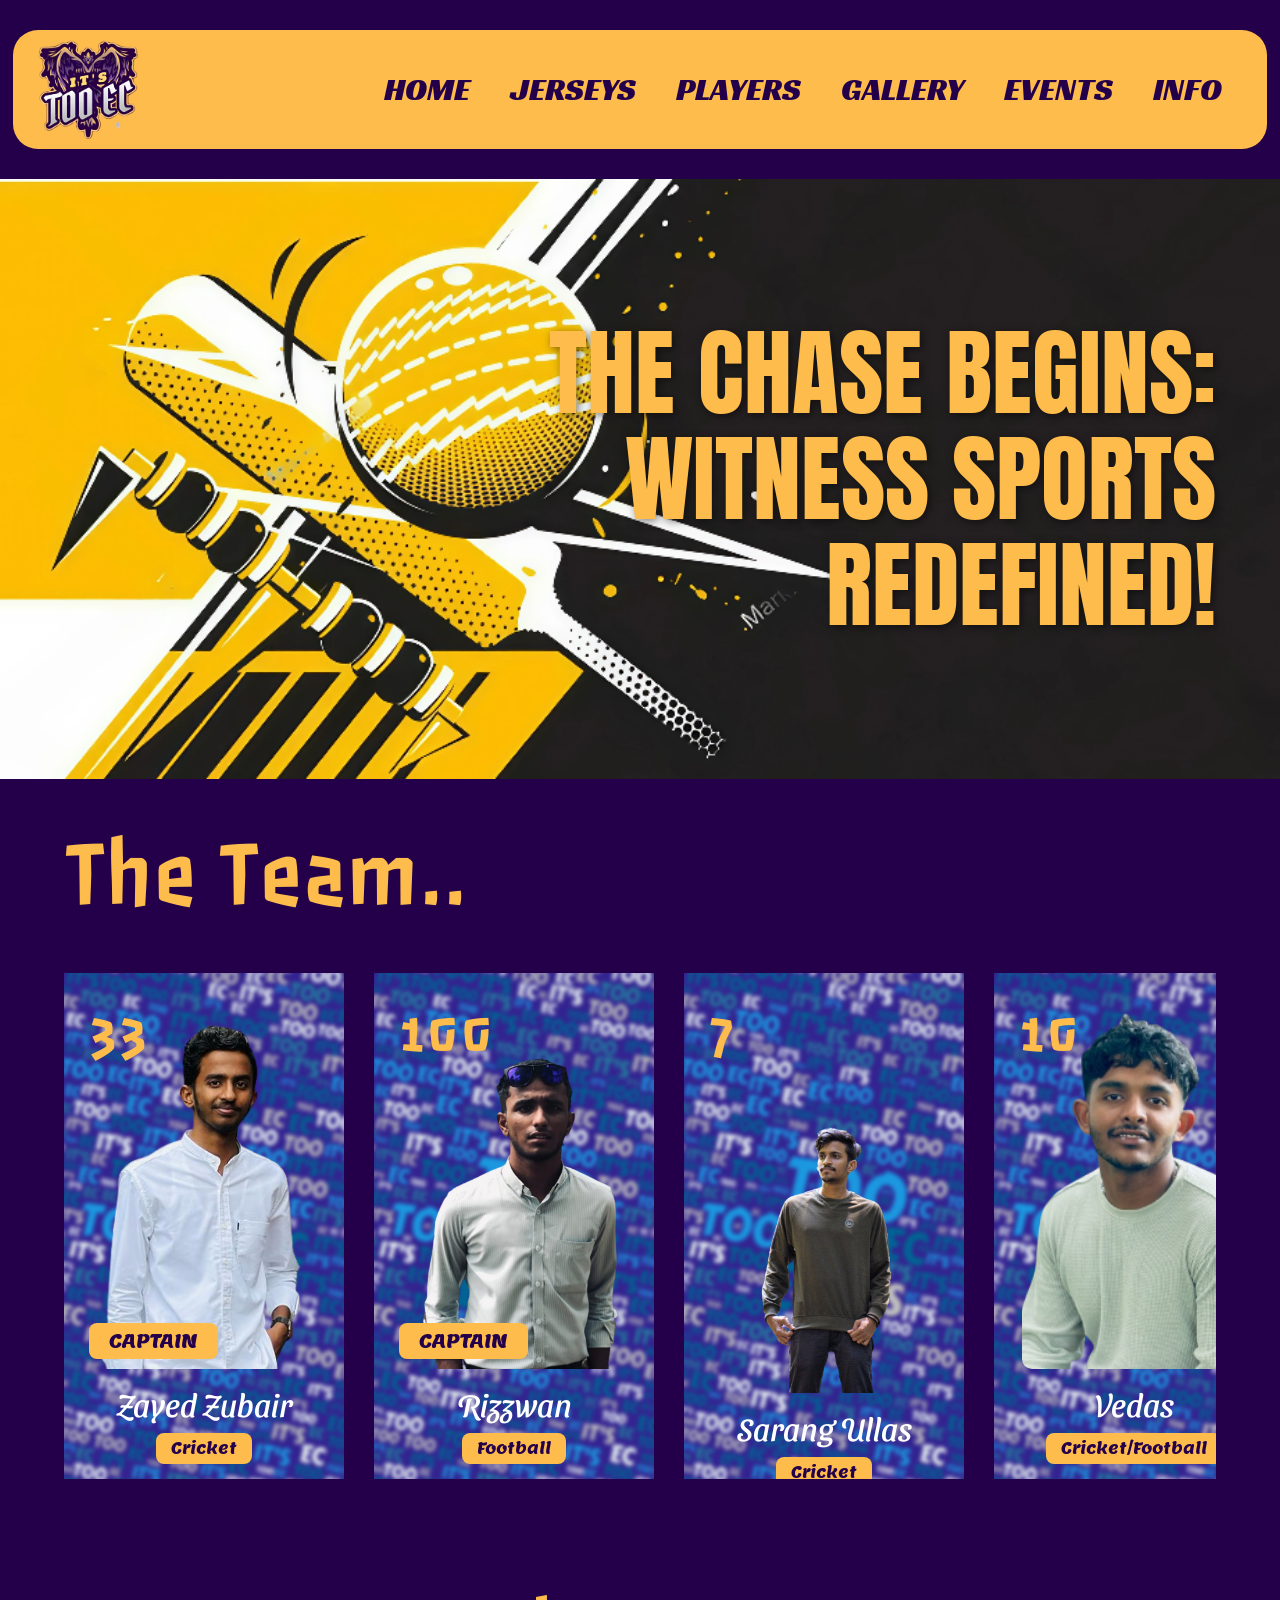
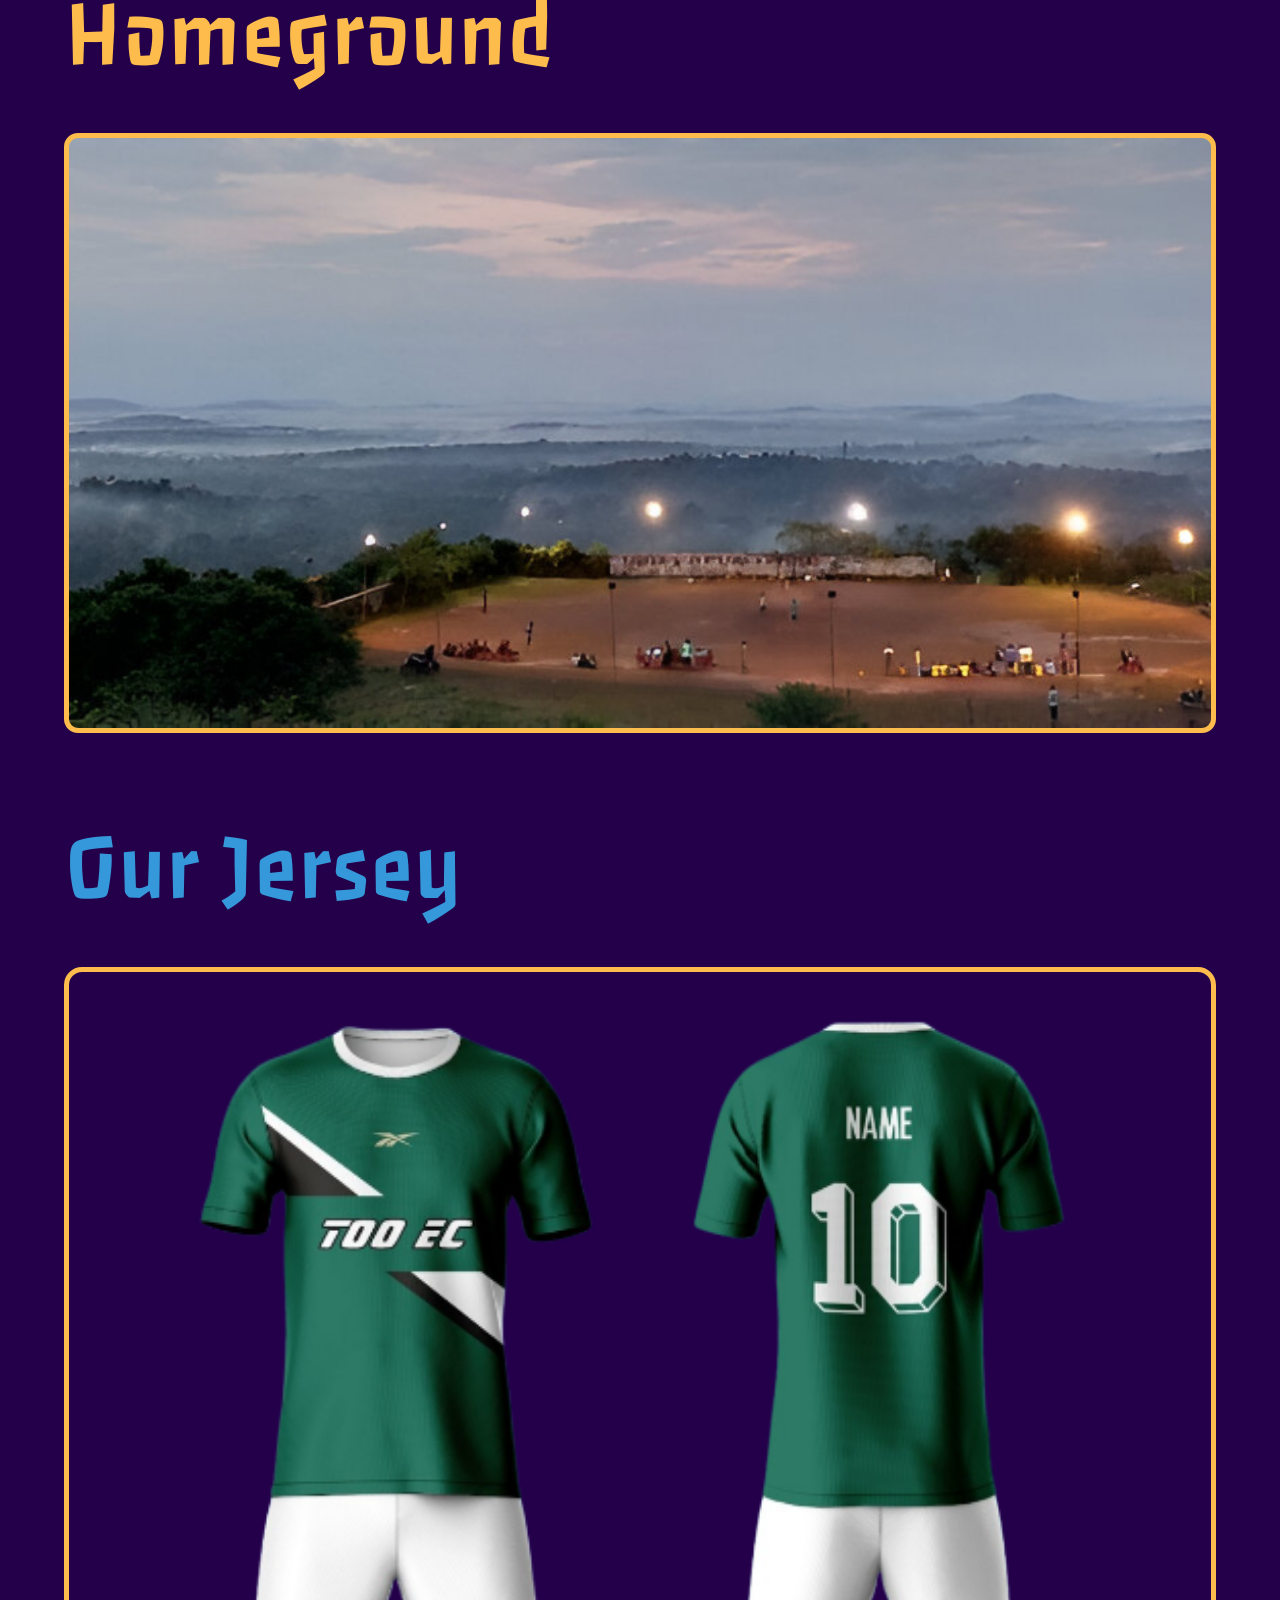
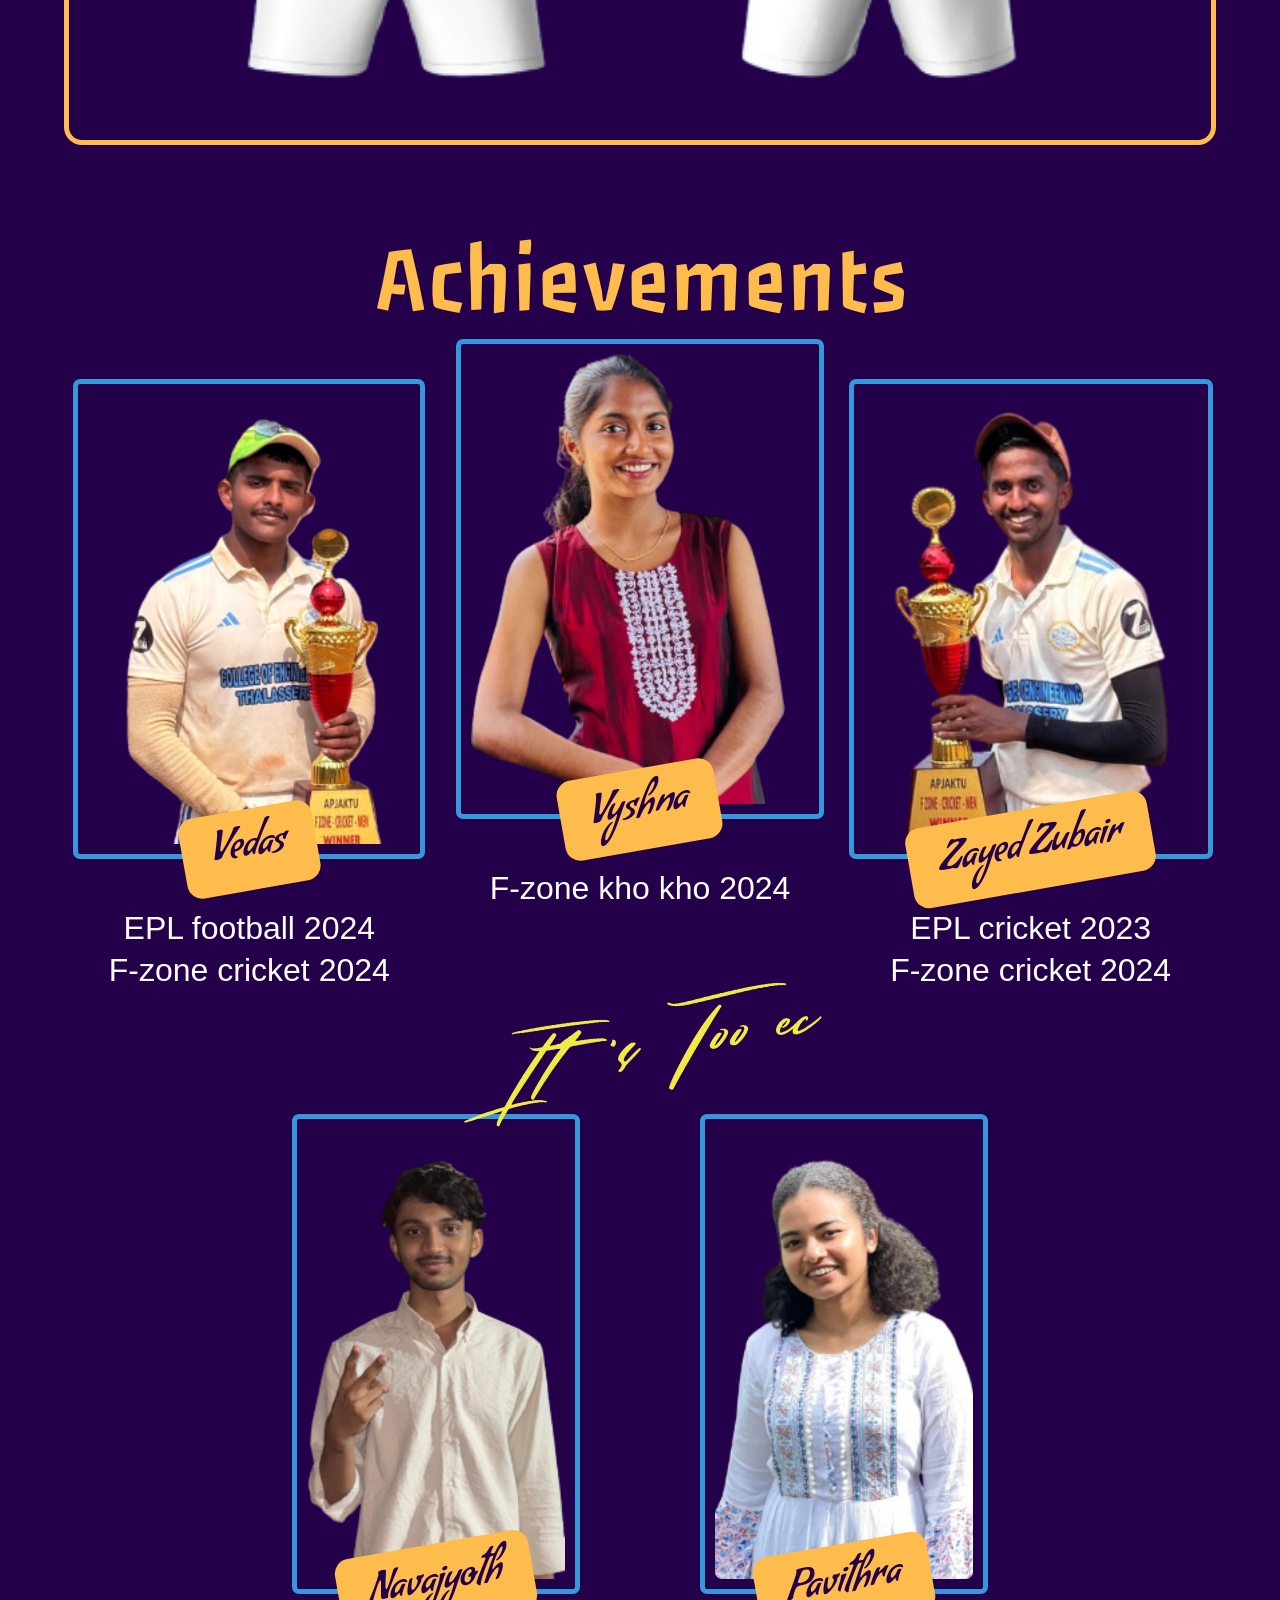
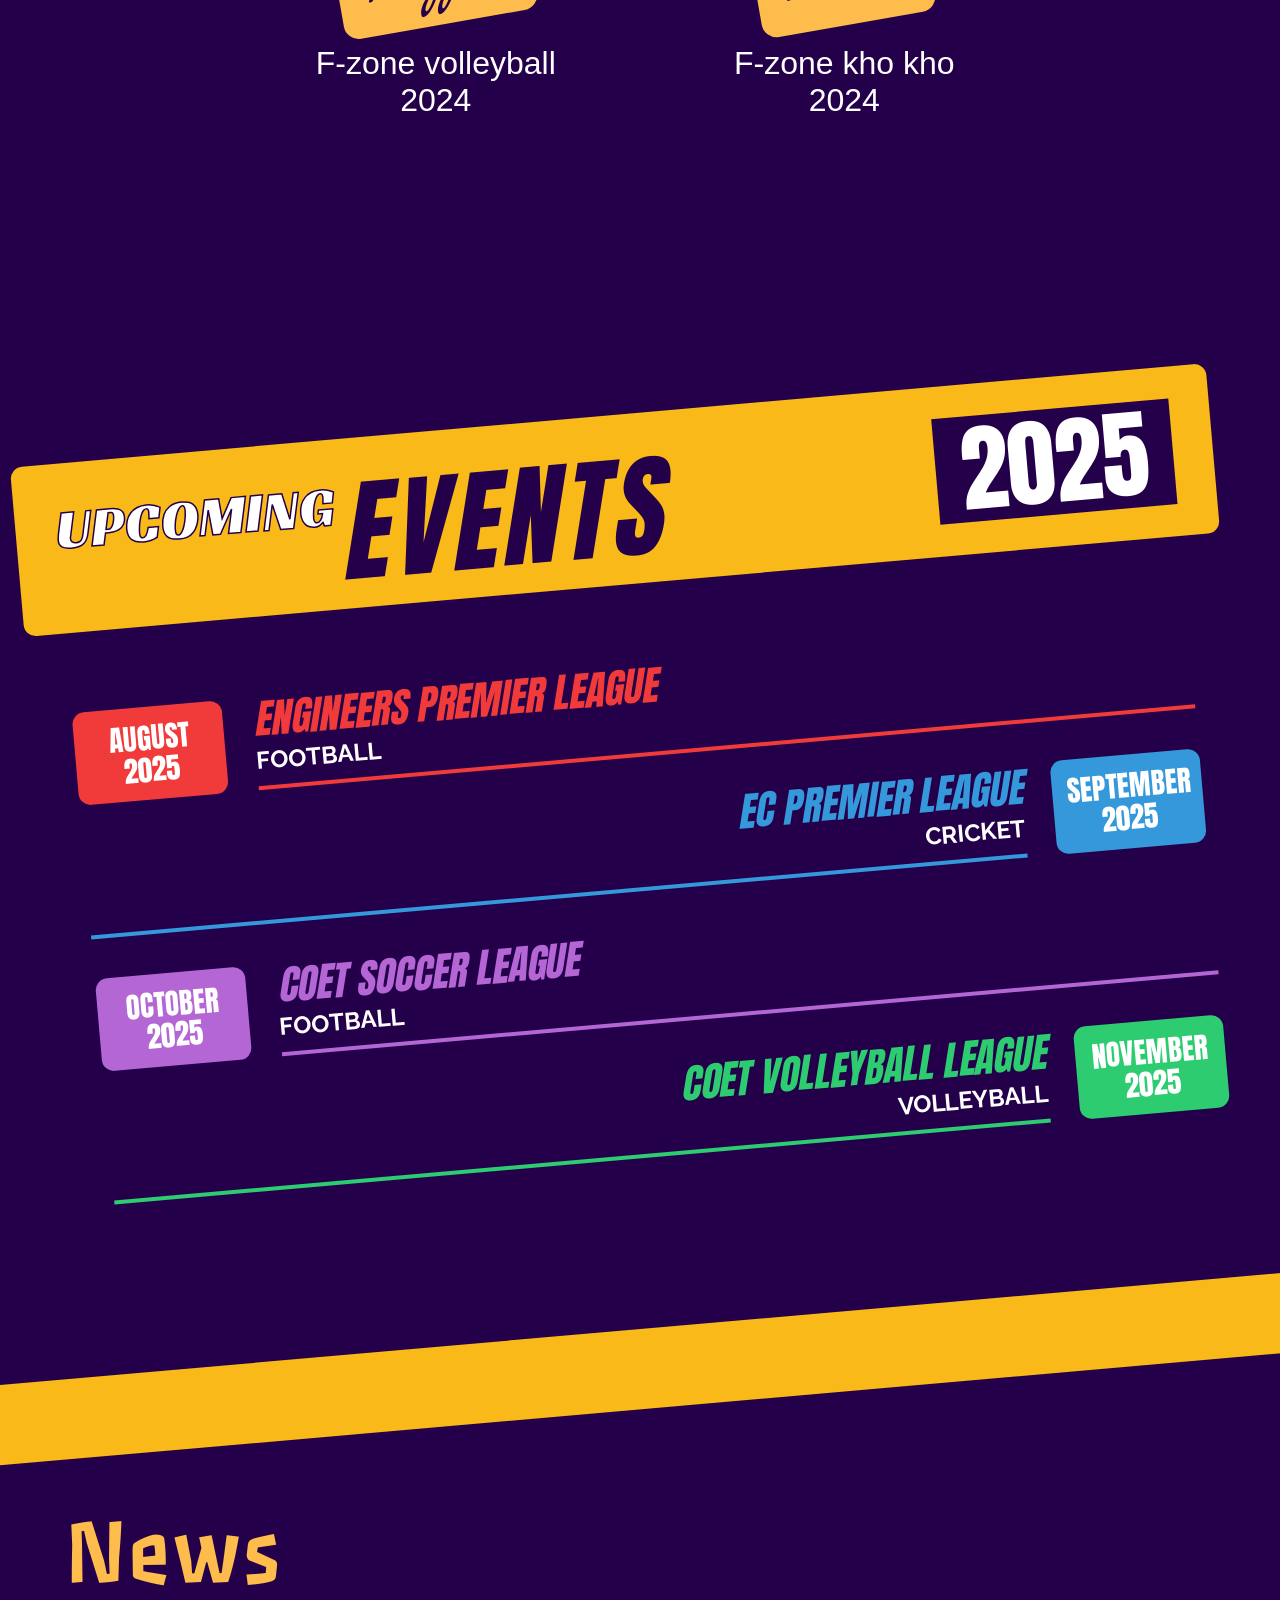
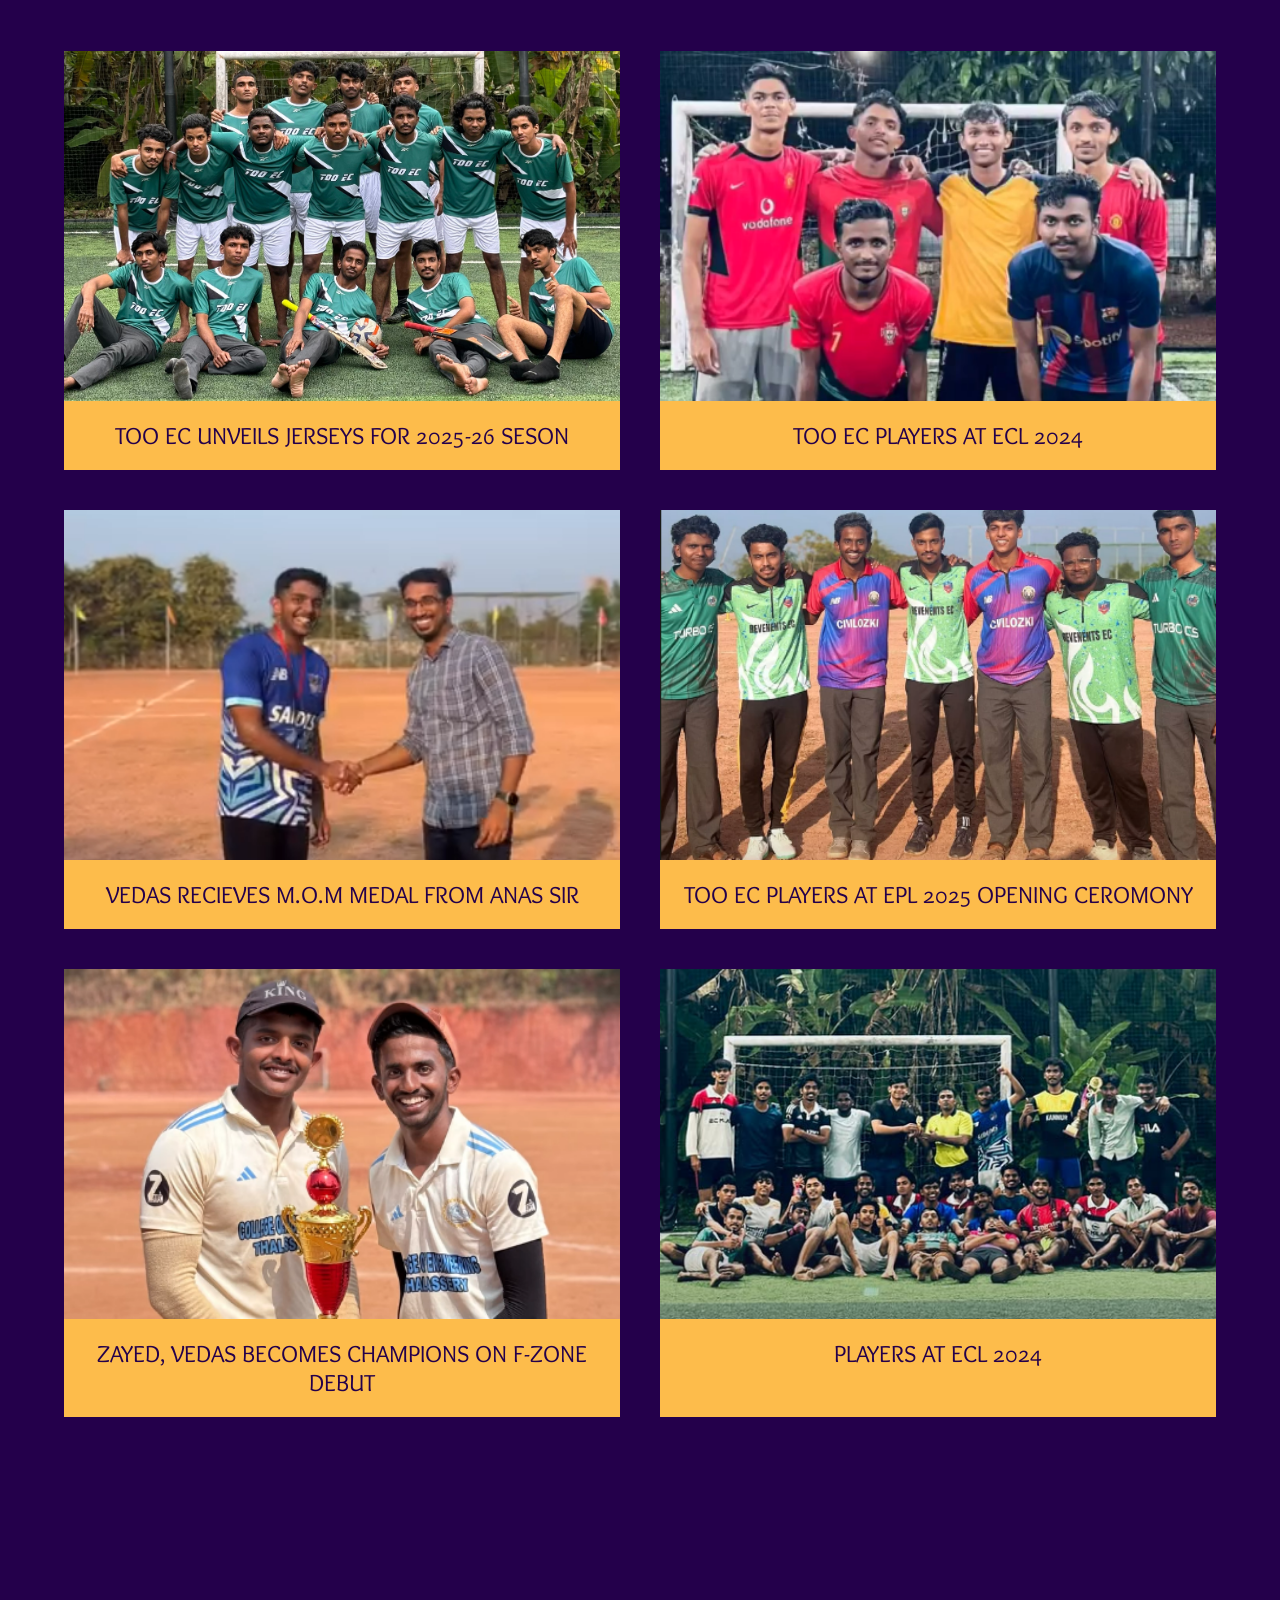
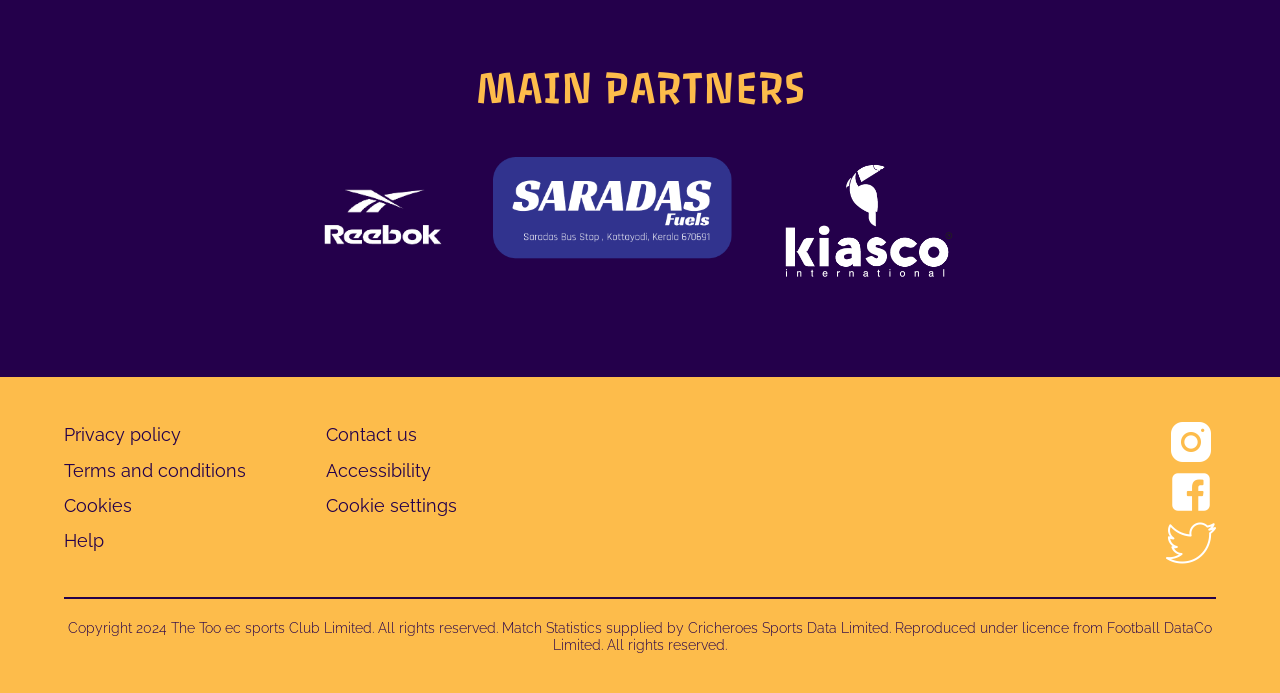
==== index.html @ d1d339d7 "Update index.html" ====
<!DOCTYPE html>
<html lang="en">
<head>
    <!-- Meta tags for character set and responsive design -->
    <meta charset="UTF-8">
    <meta name="viewport" content="width=device-width, initial-scale=1.0">
    
    <!-- Page Title -->
    <title>TOO EC Sports Club</title>
    <!-- Make sure the path to your favicon is correct -->
    <link rel="icon" href="images/v1438_46.png" type="image/png">
    
    <!-- Main Stylesheet for layout, colors, and typography -->
    <style>
        /* ==========================================================================
           1. FONT IMPORTS & CSS VARIABLES
           ========================================================================== */

        /* Importing custom fonts from Google Fonts */
        @import url('https://fonts.googleapis.com/css2?family=Passero+One&family=Sansita+Swashed:wght@700&family=Lemon&family=Condiment&family=Overlock+SC&family=Rajdhani&family=Racing+Sans+One&family=Raleway:wght@300;400;700&family=Anton&display=swap');

        /* Defining CSS variables (custom properties) for a consistent theme */
        :root {
            /* Color Palette */
            --primary-bg: #24004B;
            --primary-yellow: #FDBC4B;
            --darker-yellow: #F9B918; /* Correct color for the events section */
            --text-light: #FFFFFF;
            --text-dark: #24004B;
            --accent-blue: #3598DB;
            --accent-red: #F13B3B;
            --accent-purple: #B466D4;
            --accent-green: #2DCC70;

            /* Font Families */
            --font-display: 'Anton', sans-serif; 
            --font-heading: 'Passero One', sans-serif;
            --font-subheading: 'Racing Sans One', sans-serif;
            --font-player-name: 'Sansita Swashed', cursive;
            --font-tag: 'Lemon', cursive;
            --font-body: 'Raleway', sans-serif;
            --font-news: 'Overlock SC', cursive;
            --font-achievement: 'Condiment', cursive;
            --font-stronger-together: 'Lemon', cursive;
        }

        /* ==========================================================================
           2. GENERAL RESETS & BODY STYLING
           ========================================================================== */
        * {
            box-sizing: border-box;
            margin: 0;
            padding: 0;
        }

        body {
            background-color: var(--primary-bg);
            color: var(--text-light);
            font-family: var(--font-body);
            font-size: 16px;
            overflow-x: hidden; /* Prevents horizontal scroll on the body */
        }

        .container {
            width: 90%;
            max-width: 1440px;
            margin: 0 auto;
            padding: 40px 0;
        }

        h1, h2, h3 {
            font-weight: normal;
        }

        img {
            max-width: 100%;
            height: auto;
            display: block;
        }

        /* ==========================================================================
           3. COMPONENT STYLES
           ========================================================================== */

        /* -------------------- HEADER & NAVIGATION -------------------- */
        .main-header {
            background-color: var(--primary-yellow);
            padding: 10px 2%;
            margin: 30px 1%;
            border-radius: 25px;
            display: flex;
            justify-content: space-between;
            align-items: center;
            position: relative; 
        }

        .logo img {
            width: 100px;
        }

        .main-nav ul {
            list-style: none;
            display: flex;
        }

        .main-nav a {
            text-decoration: none;
            color: var(--text-dark);
            font-family: var(--font-subheading);
            font-size: 2rem;
            margin: 0 20px;
            transition: color 0.3s;
        }

        .main-nav a:hover {
            color: var(--accent-blue);
        }

        .menu-toggle {
            display: none;
            cursor: pointer;
            z-index: 1001; 
        }

        .menu-toggle .bar {
            width: 30px;
            height: 3px;
            background-color: var(--text-dark);
            margin: 6px 0;
            transition: 0.4s;
        }

        /* -------------------- HERO SECTION -------------------- */
        .hero-text {
            font-family: var(--font-display);
            font-size: 6rem;
            color: var(--primary-yellow);
            text-align: right;
            line-height: 1.1;
            text-shadow: 2px 2px 8px rgba(0,0,0,0.5);
        }

        /* -------------------- SECTION TITLES -------------------- */
        .section-title {
            font-family: var(--font-heading);
            font-size: 6rem;
            color: var(--primary-yellow);
            margin-bottom: 40px;
        }
        
        .section-title.blue {
            color: var(--accent-blue);
        }

        /* -------------------- TEAM SECTION -------------------- */
        .team-section .player-gallery {
            display: flex;
            overflow-x: auto; 
            padding-bottom: 20px; 
            gap: 30px;
            cursor: grab; 
            user-select: none; 
        }

        .player-gallery.active {
            cursor: grabbing;
            cursor: -webkit-grabbing;
        }

        .player-gallery::-webkit-scrollbar { display: none; }
        .player-gallery { -ms-overflow-style: none; scrollbar-width: none; }

        .player-card {
            flex: 0 0 280px; 
            height: 506px;
            padding: 15px;
            text-align: center;
            position: relative;
            display: flex;
            flex-direction: column;
            justify-content: flex-start;
            align-items: center;
            overflow: hidden; 
        }
        
        .player-card .player-no {
            position: absolute;
            top: 20px;
            left: 25px;
            font-family: var(--font-heading);
            font-size: 4rem;
            color: var(--primary-yellow);
        }

        .player-card .player-name {
            font-family: var(--font-player-name);
            font-size: 2rem;
            color: var(--text-light);
            margin-bottom: 10px;
        }

        .player-card .player-tag {
            background-color: var(--primary-yellow);
            color: var(--text-dark);
            font-family: var(--font-tag);
            padding: 5px 15px;
            border-radius: 8px;
            display: inline-block;
        }
        
        .player-card .captain-tag {
            position: absolute;
            top: 350px;
            left: 25px;
            background-color: var(--primary-yellow);
            color: var(--text-dark);
            font-family: var(--font-tag);
            padding: 5px 20px;
            border-radius: 8px;
            font-size: 1.2rem;
        }

        /* -------------------- HOMEGROUND & JERSEY SECTIONS -------------------- */
        .jersey-container {
            border: 5px solid var(--primary-yellow);
            border-radius: 18px;
            padding: 40px;
            display: flex;
            justify-content: center;
            gap: 5%;
        }

        /* -------------------- ACHIEVEMENTS SECTION -------------------- */
        .achievements-section {
            position: relative;
        }
        .achievements-grid {
            display: grid;
            grid-template-columns: repeat(3, 1fr);
            gap: 20px;
            justify-items: center;
            align-items: start; 
        }

        .achievements-grid > .achievement-card:nth-child(2) {
            position: relative;
            top: -40px; 
        }

        .achievements-grid .bottom-row {
            grid-column: 1 / -1; 
            display: flex;
            justify-content: center;
            gap: 120px;
            margin-top: 100px; 
        }
        
        .bottom-row .achievement-card {
            width: calc(33.33% - 10px); 
        }

        .achievement-card {
            text-align: center;
        }

        .achievement-card .photo-frame {
            border: 5px solid var(--accent-blue);
            border-radius: 7px;
            padding: 10px;
            background-color: var(--primary-bg);
            margin-bottom: -50px; 
            position: relative;
            z-index: 1;
        }
        
        .achievement-card .name-plate {
            background-color: var(--primary-yellow);
            color: var(--text-dark);
            font-family: var(--font-achievement);
            font-size: 2.5rem;
            padding: 10px 30px;
            border-radius: 15px;
            transform: rotate(-10deg);
            display: inline-block;
            position: relative;
            z-index: 2;
        }

        .achievement-card .achievements-list {
            list-style: none;
            padding-top: 20px;
        }

        .achievement-card .achievements-list li {
            font-family: 'Juice ITC', sans-serif; 
            font-size: 2rem;
            color: var(--text-light);
            margin-bottom: 5px;
        }
        
        .its-too-easy-img {
            position: absolute;
            width: 370px;
            top: 55%; 
            left: 50%;
            transform: translate(-50%, -50%) rotate(-10deg);
            z-index: 5;
        }

        /* -------------------- UPCOMING EVENTS SECTION -------------------- */
        .upcoming-events {
            padding: 150px 0;
            margin-top: 100px;
            position: relative;
        }
        
        .events-container {
            position: relative;
            max-width: 1200px;
            margin: auto;
            transform: rotate(-5deg); 
        }

        .events-header-background {
            background-color: var(--darker-yellow);
            padding: 20px 40px;
            border-radius: 12px;
        }
        
        .events-header {
            display: flex;
            justify-content: space-between;
            align-items: center;
            position: relative;
        }
        
        .events-title-group {
            position: relative;
            flex-grow: 1;
            height: 130px; 
        }

        .events-header .title-light {
            font-family: var(--font-subheading);
            font-weight: normal;
            font-size: 3.5rem;
            color: var(--text-light);
            -webkit-text-stroke: 1.5px var(--text-dark);
            text-stroke: 1.5px var(--text-dark);
            position: absolute;
            left: 0;
            top: 10px; 
            z-index: 2;
        }

        .events-header .title {
            font-family: var(--font-display);
            font-size: 7rem;
            line-height: 1;
            color: var(--text-dark);
            font-style: italic;
            position: absolute;
            left: 125px; 
            bottom: 0px; 
            z-index: 1;
            letter-spacing: 5px;
        }
        
        .events-header .year-box {
            background-color: var(--primary-bg);
            color: var(--text-light);
            font-family: var(--font-display);
            font-size: 6rem;
            padding: 5px 25px;
            line-height: 1;
            flex-shrink: 0;
        }

        .events-list {
            margin-top: 80px;
            display: flex;
            flex-direction: column;
            gap: 40px;
            padding: 0 40px;
        }

        .event-item {
            display: flex;
            align-items: center;
            gap: 30px;
            width: 100%;
        }
        
        .event-item .date-box {
            color: var(--text-light);
            font-family: var(--font-display);
            font-size: 1.8rem;
            line-height: 1.1;
            text-align: center;
            padding: 15px;
            border-radius: 12px;
            flex-shrink: 0;
            width: 150px;
        }
        
        .event-item .details {
            font-family: var(--font-display);
            position: relative;
            padding-bottom: 15px; 
            flex-grow: 1;
        }
        
        .event-item .details::after {
            content: '';
            position: absolute;
            bottom: 0;
            height: 4px;
            width: 100%;
        }

        .event-item .details .title {
            font-size: 2.5rem;
            line-height: 1.1;
            font-style: italic;
            margin-bottom: 5px;
        }

        .event-item .details .subtitle {
            font-size: 1.5rem;
            color: var(--text-light);
            font-style: normal;
            font-family: var(--font-body);
            font-weight: 700;
        }
        
        .event-item:nth-child(odd) .details { text-align: left; }
        .event-item:nth-child(odd) .details::after { left: 0; }

        .event-item:nth-child(even) { flex-direction: row-reverse; }
        .event-item:nth-child(even) .details { text-align: right; }
        .event-item:nth-child(even) .details::after { right: 0; }
        
        .event-item:nth-child(1) .date-box, .event-item:nth-child(1) .details::after { background-color: var(--accent-red); }
        .event-item:nth-child(1) .details .title { color: var(--accent-red); }

        .event-item:nth-child(2) .date-box, .event-item:nth-child(2) .details::after { background-color: var(--accent-blue); }
        .event-item:nth-child(2) .details .title { color: var(--accent-blue); }

        .event-item:nth-child(3) .date-box, .event-item:nth-child(3) .details::after { background-color: var(--accent-purple); }
        .event-item:nth-child(3) .details .title { color: var(--accent-purple); }

        .event-item:nth-child(4) .date-box, .event-item:nth-child(4) .details::after { background-color: var(--accent-green); }
        .event-item:nth-child(4) .details .title { color: var(--accent-green); }

        .events-footer-strip {
            background-color: var(--darker-yellow);
            height: 80px;
            position: absolute;
            left: -50%; 
            right: -50%; 
            bottom: -250px; 
            z-index: -1;
        }
        
        /* -------------------- NEWS SECTION -------------------- */
        .news-section {
            margin-top: 150px;
        }
        .news-grid {
            display: grid;
            grid-template-columns: repeat(auto-fit, minmax(400px, 1fr));
            gap: 40px;
        }

        .news-card {
            background-color: var(--primary-yellow);
            overflow: hidden;
        }

        .news-card .caption {
            padding: 20px;
            color: var(--text-dark);
            font-family: var(--font-news);
            font-size: 1.5rem;
            text-align: center;
        }

        /* -------------------- STRONGER TOGETHER SECTION -------------------- */
        .stronger-together-section {
            padding: 40px 0;
            text-align: center;
        }

        .marquee-container {
            max-width: 40%;
            margin: 0 auto;
            overflow: hidden;
            white-space: nowrap;
        }

        .marquee-text {
            font-family: var(--font-stronger-together);
            font-size: 4rem;
            color: var(--primary-yellow);
            display: inline-block;
            padding-left: 100%;
            animation: marquee 12s linear infinite;
        }

        @keyframes marquee {
            0%   { transform: translateX(0); }
            100% { transform: translateX(-100%); }
        }

        /* -------------------- PARTNERS SECTION -------------------- */
        .partners-section {
            text-align: center;
        }

        .partners-logos {
            display: flex;
            justify-content: center;
            align-items: center;
            gap: 50px;
            flex-wrap: wrap;
            margin-top: 40px;
        }
        
        /* -------------------- FOOTER -------------------- */
        .main-footer {
            background-color: var(--primary-yellow);
            color: var(--text-dark);
            padding: 40px 5%;
            margin-top: 60px;
        }
        
        .footer-content {
            display: flex;
            justify-content: space-between;
            flex-wrap: wrap;
            gap: 30px;
            padding-bottom: 30px;
            border-bottom: 2px solid var(--text-dark);
        }

        .footer-links {
            display: flex;
            gap: 80px;
        }

        .footer-links ul {
            list-style: none;
        }

        .footer-links a {
            text-decoration: none;
            color: var(--text-dark);
            font-family: var(--font-body);
            font-size: 1.1rem;
            line-height: 2;
        }

        .footer-social img {
            width: 50px;
            margin-left: 15px;
        }

        .footer-copyright {
            text-align: center;
            padding-top: 20px;
            font-family: var(--font-body);
            font-weight: 300;
            font-size: 0.9rem;
        }
    </style>

    <!-- Stylesheet dedicated to images and backgrounds -->
    <style>
        /* ==========================================================================
           4. IMAGE & BACKGROUND STYLES
           ========================================================================== */
        
        /* -------------------- HERO BACKGROUND -------------------- */
        .hero {
            /* Make sure the path to your image is correct */
            background: url('images/v1476_3.png') no-repeat center center;
            background-size: cover;
            min-height: 600px;
            padding-right: 5%;
            display: flex;
            align-items: center;
            justify-content: flex-end;
        }

        /* -------------------- PLAYER CARD BACKGROUND & IMAGE -------------------- */
        .player-card::before {
            content: '';
            position: absolute;
            top: 0; left: 0; right: 0; bottom: 0;
            /* Make sure the path to your image is correct */
            background: url('images/v1438_106.png') no-repeat;
            background-size: 100% 100%;
            filter: blur(2px); 
            z-index: -1; 
            transform: scale(1.05); 
        }
        
        .player-card .player-image {
            width: 90%; 
            height: 380px;
            object-fit: cover;
            border-radius: 10px;
            margin-top: 25px;
            margin-bottom: 15px;
            pointer-events: none; 
        }

        /* -------------------- HOMEGROUND BACKGROUND -------------------- */
        .homeground-image {
            border: 5px solid var(--primary-yellow);
            border-radius: 14px;
            height: 600px;
            width: 100%;
            /* Make sure the path to your image is correct */
            background: url('images/v1480_9.png') no-repeat center center;
            background-size: cover;
        }

        /* -------------------- JERSEY IMAGES -------------------- */
        .jersey-container img {
            width: 40%;
            max-width: 480px;
        }

        /* -------------------- ACHIEVEMENT IMAGES -------------------- */
        .achievement-card .photo-frame img {
            width: 100%;
            height: 450px;
            object-fit: cover;
            border-radius: 7px;
        }

        /* -------------------- NEWS IMAGES -------------------- */
        .news-card img {
            width: 100%;
            height: 350px;
            object-fit: cover;
        }

        /* -------------------- PARTNER LOGOS -------------------- */
        .partners-logos img {
            max-height: 120px;
            width: auto;
        }
    </style>

    <!-- ==========================================================================
       5. RESPONSIVE STYLES
       ========================================================================== -->
    <style>
        /* Styles for tablets and smaller desktops */
        @media (max-width: 1024px) {
            /* --- NAVIGATION --- */
            .menu-toggle {
                display: block; 
            }

            .main-nav {
                display: none; 
                position: absolute;
                top: 100%;
                left: 0;
                width: 100%;
                background-color: var(--primary-yellow);
                border-bottom-left-radius: 25px;
                border-bottom-right-radius: 25px;
                box-shadow: 0 4px 8px rgba(0,0,0,0.2);
                z-index: 1000;
            }

            .main-nav.mobile-nav-open {
                display: block; 
            }

            .main-nav ul {
                flex-direction: column;
                align-items: center;
                padding: 20px 0;
            }

            .main-nav li {
                margin: 10px 0;
            }

            .main-nav a {
                font-size: 1.5rem;
            }

            /* --- GENERAL LAYOUT & FONTS --- */
            .hero-text {
                font-size: 4rem;
                text-align: center;
                padding: 0 5%;
            }

            .hero {
                justify-content: center;
                min-height: 400px;
            }

            .section-title {
                font-size: 4rem;
                text-align: center;
            }

            /* --- ACHIEVEMENTS --- */
            .achievements-grid {
                grid-template-columns: 1fr 1fr; 
            }

            .achievements-grid > .achievement-card:nth-child(2) {
                top: 0; 
            }

            .achievements-grid .bottom-row {
                grid-column: 1 / -1;
                flex-direction: column;
                align-items: center;
                gap: 40px;
                margin-top: 40px;
            }

            .bottom-row .achievement-card {
                width: 100%;
                max-width: 400px;
            }

            .its-too-easy-img {
                width: 250px;
            }

            /* --- EVENTS --- */
            .events-container {
                transform: rotate(0); 
            }

            .events-header {
                flex-direction: column;
                gap: 20px;
            }
            .events-header .title {
                position: static;
            }
            .events-header .title-light {
                position: static;
                text-align: center;
            }
            .events-title-group {
                height: auto;
                display: flex;
                flex-direction: column;
                align-items: center;
            }

            /* --- NEWS --- */
            .news-grid {
                grid-template-columns: 1fr 1fr;
            }

            /* --- FOOTER --- */
            .footer-content, .footer-links {
                flex-direction: column;
                text-align: center;
                gap: 20px;
            }
            .footer-social {
                justify-content: center;
            }
        }

        /* Styles for mobile phones */
        @media (max-width: 767px) {
            .container {
                width: 95%;
                padding: 20px 0;
            }
            
            /* --- TYPOGRAPHY --- */
            .hero-text {
                font-size: 2.5rem;
            }

            .section-title {
                font-size: 2.5rem;
            }

            /* --- JERSEY --- */
            .jersey-container {
                flex-direction: column;
                align-items: center;
                gap: 30px;
                padding: 20px;
            }
            .jersey-container img {
                width: 80%;
            }

            /* --- ACHIEVEMENTS --- */
            .achievements-grid {
                grid-template-columns: 1fr; 
                gap: 60px;
            }
            .achievement-card .name-plate {
                font-size: 2rem;
            }
            .its-too-easy-img {
                display: none; 
            }

            /* --- EVENTS --- */
            .events-header-background {
                padding: 20px;
            }
            .events-header .title-light {
                font-size: 2.5rem;
            }
            .events-header .title {
                font-size: 4rem;
            }
            .events-header .year-box {
                font-size: 4rem;
            }
            .event-item {
                flex-direction: column !important; 
                text-align: center !important;
            }
            .event-item .details {
                text-align: center !important;
            }
            .event-item .details::after {
                left: 50%;
                transform: translateX(-50%);
                width: 80%; 
            }
            .events-list {
                padding: 0;
            }

            /* --- NEWS --- */
            .news-grid {
                grid-template-columns: 1fr; 
                gap: 20px;
            }

            /* --- MARQUEE --- */
            .marquee-container {
                max-width: 80%;
            }
            .marquee-text {
                font-size: 2rem;
            }
        }
    </style>
</head>
<body>

    <!-- ==========================================================================
       PAGE HEADER
       ========================================================================== -->
    <header class="main-header">
        <div class="logo">
            <!-- Make sure the path to your image is correct -->
            <img src="images/v1438_46.png" alt="TOO EC Logo">
        </div>
        <div class="menu-toggle" id="mobile-menu">
            <div class="bar"></div>
            <div class="bar"></div>
            <div class="bar"></div>
        </div>
        <nav class="main-nav" id="main-nav">
            <ul>
                <li><a href="#">HOME</a></li>
                <li><a href="#">JERSEYS</a></li>
                <li><a href="#">PLAYERS</a></li>
                <li><a href="#">GALLERY</a></li>
                <li><a href="#">EVENTS</a></li>
                <li><a href="#">INFO</a></li>
            </ul>
        </nav>
    </header>

    <!-- ==========================================================================
       MAIN CONTENT AREA
       ========================================================================== -->
    <main>
        <section class="hero">
            <h1 class="hero-text">
                THE CHASE BEGINS:<br>
                WITNESS SPORTS<br>
                REDEFINED!
            </h1>
        </section>

        <section class="team-section container">
            <h2 class="section-title">The Team..</h2>
            <div class="player-gallery">
                <!-- NOTE: For these images to display, your 'images' folder must be in the same directory as this HTML file. -->
                <div class="player-card">
                    <img src="images/v1438_77.png" alt="Player Zayed Zubair" class="player-image">
                    <div class="player-no">33</div>
                    <div class="captain-tag">CAPTAIN</div>
                    <h3 class="player-name">Zayed Zubair</h3>
                    <span class="player-tag">Cricket</span>
                </div>
                <div class="player-card">
                    <img src="images/v1438_86.png" alt="Player Rizzwan" class="player-image">
                    <div class="player-no">100</div>
                    <div class="captain-tag">CAPTAIN</div>
                    <h3 class="player-name">Rizzwan</h3>
                    <span class="player-tag">Football</span>
                </div>
                <div class="player-card">
                    <img src="images/v1438_98.png" alt="Player Sarang Ullas" class="player-image">
                    <div class="player-no">7</div>
                    <h3 class="player-name">Sarang Ullas</h3>
                    <span class="player-tag">Cricket</span>
                </div>
                <div class="player-card">
                    <img src="images/v1438_67.png" alt="Player Vedas" class="player-image">
                    <div class="player-no">10</div>
                    <h3 class="player-name">Vedas</h3>
                    <span class="player-tag">Cricket/Football</span>
                </div>
                <div class="player-card">
                    <img src="images/v1438_119.png" alt="Player Shivanandh" class="player-image">
                    <div class="player-no">16</div>
                    <h3 class="player-name">Shivanandh</h3>
                    <span class="player-tag">Cricket/Football</span>
                </div>
                <div class="player-card">
                    <img src="images/v1438_213.png" alt="Player Maanas" class="player-image">
                    <div class="player-no">17</div>
                    <h3 class="player-name">Maanas</h3>
                    <span class="player-tag">Cricket</span>
                </div>
                <div class="player-card">
                    <img src="images/v1438_148.png" alt="Player Rithin raj" class="player-image">
                    <div class="player-no">3</div>
                    <h3 class="player-name">Rithin raj</h3>
                    <span class="player-tag">Cricket/Football</span>
                </div>
                <div class="player-card">
                    <img src="images/v1438_135.png" alt="Player Pranav" class="player-image">
                    <div class="player-no">11</div>
                    <h3 class="player-name">Pranav</h3>
                    <span class="player-tag">Football</span>
                </div>
                <div class="player-card">
                    <img src="images/v1438_157.png" alt="Player Rishikesh" class="player-image">
                    <div class="player-no">9</div>
                    <h3 class="player-name">Rishikesh</h3>
                    <span class="player-tag">Football</span>
                </div>
                <div class="player-card">
                    <img src="images/v1438_164.png" alt="Player Shanu" class="player-image">
                    <div class="player-no">8</div>
                    <h3 class="player-name">Shanu</h3>
                    <span class="player-tag">Cricket/Football</span>
                </div>
                <div class="player-card">
                    <img src="images/v1438_108.png" alt="Player Yadhu" class="player-image">
                    <div class="player-no">18</div>
                    <h3 class="player-name">Yadhu</h3>
                    <span class="player-tag">Cricket/Football</span>
                </div>
                <div class="player-card">
                    <img src="images/v1438_185.png" alt="Player Sanju" class="player-image">
                    <div class="player-no">77</div>
                    <h3 class="player-name">Sanju</h3>
                    <span class="player-tag">Football</span>
                </div>
                <div class="player-card">
                    <img src="images/v1438_128.png" alt="Player Navjyot" class="player-image">
                    <div class="player-no">37</div>
                    <h3 class="player-name">Navjyot</h3>
                    <span class="player-tag">Cricket/Football</span>
                </div>
                <div class="player-card">
                    <img src="images/v1438_204.png" alt="Player Samrudh" class="player-image">
                    <div class="player-no">25</div>
                    <h3 class="player-name">Samrudh</h3>
                    <span class="player-tag">Football</span>
                </div>
                <div class="player-card">
                    <img src="images/v1438_192.png" alt="Player Satheerth" class="player-image">
                    <div class="player-no">15</div>
                    <h3 class="player-name">Satheerth</h3>
                    <span class="player-tag">Cricket/Football</span>
                </div>
                <div class="player-card">
                    <img src="images/v1438_176.png" alt="Player Nived" class="player-image">
                    <div class="player-no">18</div>
                    <h3 class="player-name">Nived</h3>
                    <span class="player-tag">Manager</span>
                </div>
                <div class="player-card">
                    <img src="images/v1438_222.png" alt="Player Umer" class="player-image">
                    <div class="player-no">21</div>
                    <h3 class="player-name">Umer</h3>
                    <span class="player-tag">Football</span>
                </div>
                <div class="player-card">
                    <img src="images/v1438_235.png" alt="Player Yadhu krishna M" class="player-image">
                    <div class="player-no">49</div>
                    <h3 class="player-name">Yadhu krishna M</h3>
                    <span class="player-tag">Football</span>
                </div>
            </div>
        </section>

        <section class="homeground-section container">
            <h2 class="section-title">Homeground</h2>
            <div class="homeground-image"></div>
        </section>

        <section class="jersey-section container">
            <h2 class="section-title blue">Our Jersey</h2>
            <div class="jersey-container">
                <img src="images/v1480_15.png" alt="Home Jersey">
                <img src="images/v1487_35.png" alt="Away Jersey">
            </div>
        </section>

        <section class="achievements-section container">
            <h2 class="section-title" style="text-align: center;">Achievements</h2>
            <div class="achievements-grid">
                <div class="achievement-card">
                    <div class="photo-frame"><img src="images/v1527_9.png" alt="Vedas Achievement"></div>
                    <div class="name-plate">Vedas</div>
                    <ul class="achievements-list">
                        <li>EPL football 2024</li>
                        <li>F-zone cricket 2024</li>
                    </ul>
                </div>
                <div class="achievement-card">
                    <div class="photo-frame"><img src="images/v1517_6.png" alt="Vyshna Achievement"></div>
                    <div class="name-plate">Vyshna</div>
                    <ul class="achievements-list">
                        <li>F-zone kho kho 2024</li>
                    </ul>
                </div>
                <div class="achievement-card">
                    <div class="photo-frame"><img src="images/v1492_47.png" alt="Zayed Zubair Achievement"></div>
                    <div class="name-plate">Zayed Zubair</div>
                    <ul class="achievements-list">
                        <li>EPL cricket 2023</li>
                        <li>F-zone cricket 2024</li>
                    </ul>
                </div>
                <div class="bottom-row">
                    <div class="achievement-card">
                        <div class="photo-frame"><img src="images/v1527_14.png" alt="Navajyoth Achievement"></div>
                        <div class="name-plate">Navajyoth</div>
                        <ul class="achievements-list">
                            <li>F-zone volleyball 2024</li>
                        </ul>
                    </div>
                    <div class="achievement-card">
                        <div class="photo-frame"><img src="images/v1527_18.png" alt="Pavithra Achievement"></div>
                        <div class="name-plate">Pavithra</div>
                        <ul class="achievements-list">
                            <li>F-zone kho kho 2024</li>
                        </ul>
                    </div>
                </div>
            </div>
            <img src="images/v1486_29.png" alt="It's too easy" class="its-too-easy-img">
        </section>

        <section class="upcoming-events">
            <div class="events-container">
                <div class="events-header-background">
                    <div class="events-header">
                        <div class="events-title-group">
                            <span class="title-light">UPCOMING</span>
                            <h2 class="title">&nbsp&nbsp&nbsp&nbsp&nbspEVENTS</h2>
                        </div>
                        <div class="year-box">2025</div>
                    </div>
                </div>
                <div class="events-list">
                    <div class="event-item">
                        <div class="date-box">AUGUST<br>2025</div>
                        <div class="details">
                            <h3 class="title">ENGINEERS PREMIER LEAGUE</h3>
                            <p class="subtitle">FOOTBALL</p>
                        </div>
                    </div>
                    <div class="event-item">
                        <div class="date-box">SEPTEMBER<br>2025</div>
                        <div class="details">
                            <h3 class="title">EC PREMIER LEAGUE</h3>
                            <p class="subtitle">CRICKET</p>
                        </div>
                    </div>
                    <div class="event-item">
                        <div class="date-box">OCTOBER<br>2025</div>
                        <div class="details">
                            <h3 class="title">COET SOCCER LEAGUE</h3>
                            <p class="subtitle">FOOTBALL</p>
                        </div>
                    </div>
                    <div class="event-item">
                        <div class="date-box">NOVEMBER<br>2025</div>
                        <div class="details">
                            <h3 class="title">COET VOLLEYBALL LEAGUE</h3>
                            <p class="subtitle">VOLLEYBALL</p>
                        </div>
                    </div>
                </div>
                <div class="events-footer-strip"></div>
            </div>
        </section>

        <section class="news-section container">
            <h2 class="section-title">News</h2>
            <div class="news-grid">
                <div class="news-card">
                    <img src="images/v1493_2.png" alt="News Image 1">
                    <p class="caption">TOO EC UNVEILS JERSEYS FOR 2025-26 SESON</p>
                </div>
                <div class="news-card">
                    <img src="images/v1527_36.png" alt="News Image 2">
                    <p class="caption">TOO EC PLAYERS AT ECL 2024</p>
                </div>
                <div class="news-card">
                    <img src="images/v1527_39.png" alt="News Image 3">
                    <p class="caption">VEDAS RECIEVES M.O.M MEDAL FROM ANAS SIR</p>
                </div>
                <div class="news-card">
                    <img src="images/v1527_47.png" alt="News Image 4">
                    <p class="caption">TOO EC PLAYERS AT EPL 2025 OPENING CEROMONY</p>
                </div>
                <div class="news-card">
                    <img src="images/v1527_62.png" alt="News Image 5">
                    <p class="caption">ZAYED, VEDAS BECOMES CHAMPIONS ON F-ZONE DEBUT</p>
                </div>
                <div class="news-card">
                    <img src="images/v1528_65.png" alt="News Image 6">
                    <p class="caption">PLAYERS AT ECL 2024</p>
                </div>
            </div>
        </section>

        <section class="stronger-together-section">
            <div class="marquee-container">
                <h3 class="marquee-text">Stronger Together</h3>
            </div>
        </section>

        <section class="partners-section container">
            <h2 class="section-title" style="font-size: 3rem;">MAIN PARTNERS</h2>
            <div class="partners-logos">
                <img src="images/v1545_7.png" alt="Reebok Logo">
                <img src="images/Frame 36.png" alt="Saradas Fuels Logo">
                <img src="images/v1545_12.png" alt="Kiasco Logo">
            </div>
        </section>

    </main>

    <!-- ==========================================================================
       PAGE FOOTER
       ========================================================================== -->
    <footer class="main-footer">
        <div class="footer-content">
            <div class="footer-links">
                <ul>
                    <li><a href="#">Privacy policy</a></li>
                    <li><a href="#">Terms and conditions</a></li>
                    <li><a href="#">Cookies</a></li>
                    <li><a href="#">Help</a></li>
                </ul>
                <ul>
                    <li><a href="#">Contact us</a></li>
                    <li><a href="#">Accessibility</a></li>
                    <li><a href="#">Cookie settings</a></li>
                </ul>
            </div>
            <div class="footer-social">
                <a href="#"><img src="images/v194_54.png" alt="Social Media 1"></a>
                <a href="#"><img src="images/v194_55.png" alt="Social Media 2"></a>
                <a href="#"><img src="images/v194_56.png" alt="Social Media 3"></a>
            </div>
        </div>
        <div class="footer-copyright">
            <p>Copyright 2024 The Too ec sports Club Limited. All rights reserved. Match Statistics supplied by Cricheroes Sports Data Limited. Reproduced under licence from Football DataCo Limited. All rights reserved.</p>
        </div>
    </footer>

    <!-- ==========================================================================
       JAVASCRIPT
       ========================================================================== -->
    <script>
        // SCRIPT FOR DRAG-TO-SCROLL FUNCTIONALITY ON THE PLAYER GALLERY
        const slider = document.querySelector('.player-gallery');
        
        if (slider) {
            let isDown = false;
            let startX;
            let scrollLeft;

            slider.addEventListener('mousedown', (e) => {
              isDown = true;
              slider.classList.add('active');
              startX = e.pageX - slider.offsetLeft;
              scrollLeft = slider.scrollLeft;
            });

            slider.addEventListener('mouseleave', () => {
              isDown = false;
              slider.classList.remove('active');
            });

            slider.addEventListener('mouseup', () => {
              isDown = false;
              slider.classList.remove('active');
            });

            slider.addEventListener('mousemove', (e) => {
              if(!isDown) return;
              e.preventDefault();
              const x = e.pageX - slider.offsetLeft;
              const walk = (x - startX) * 2;
              slider.scrollLeft = scrollLeft - walk;
            });
        }

        // SCRIPT FOR MOBILE NAVIGATION TOGGLE
        const menuButton = document.getElementById('mobile-menu');
        const navMenu = document.getElementById('main-nav');

        if (menuButton && navMenu) {
            menuButton.addEventListener('click', () => {
                navMenu.classList.toggle('mobile-nav-open');
            });
        }
    </script>

</body>
</html>
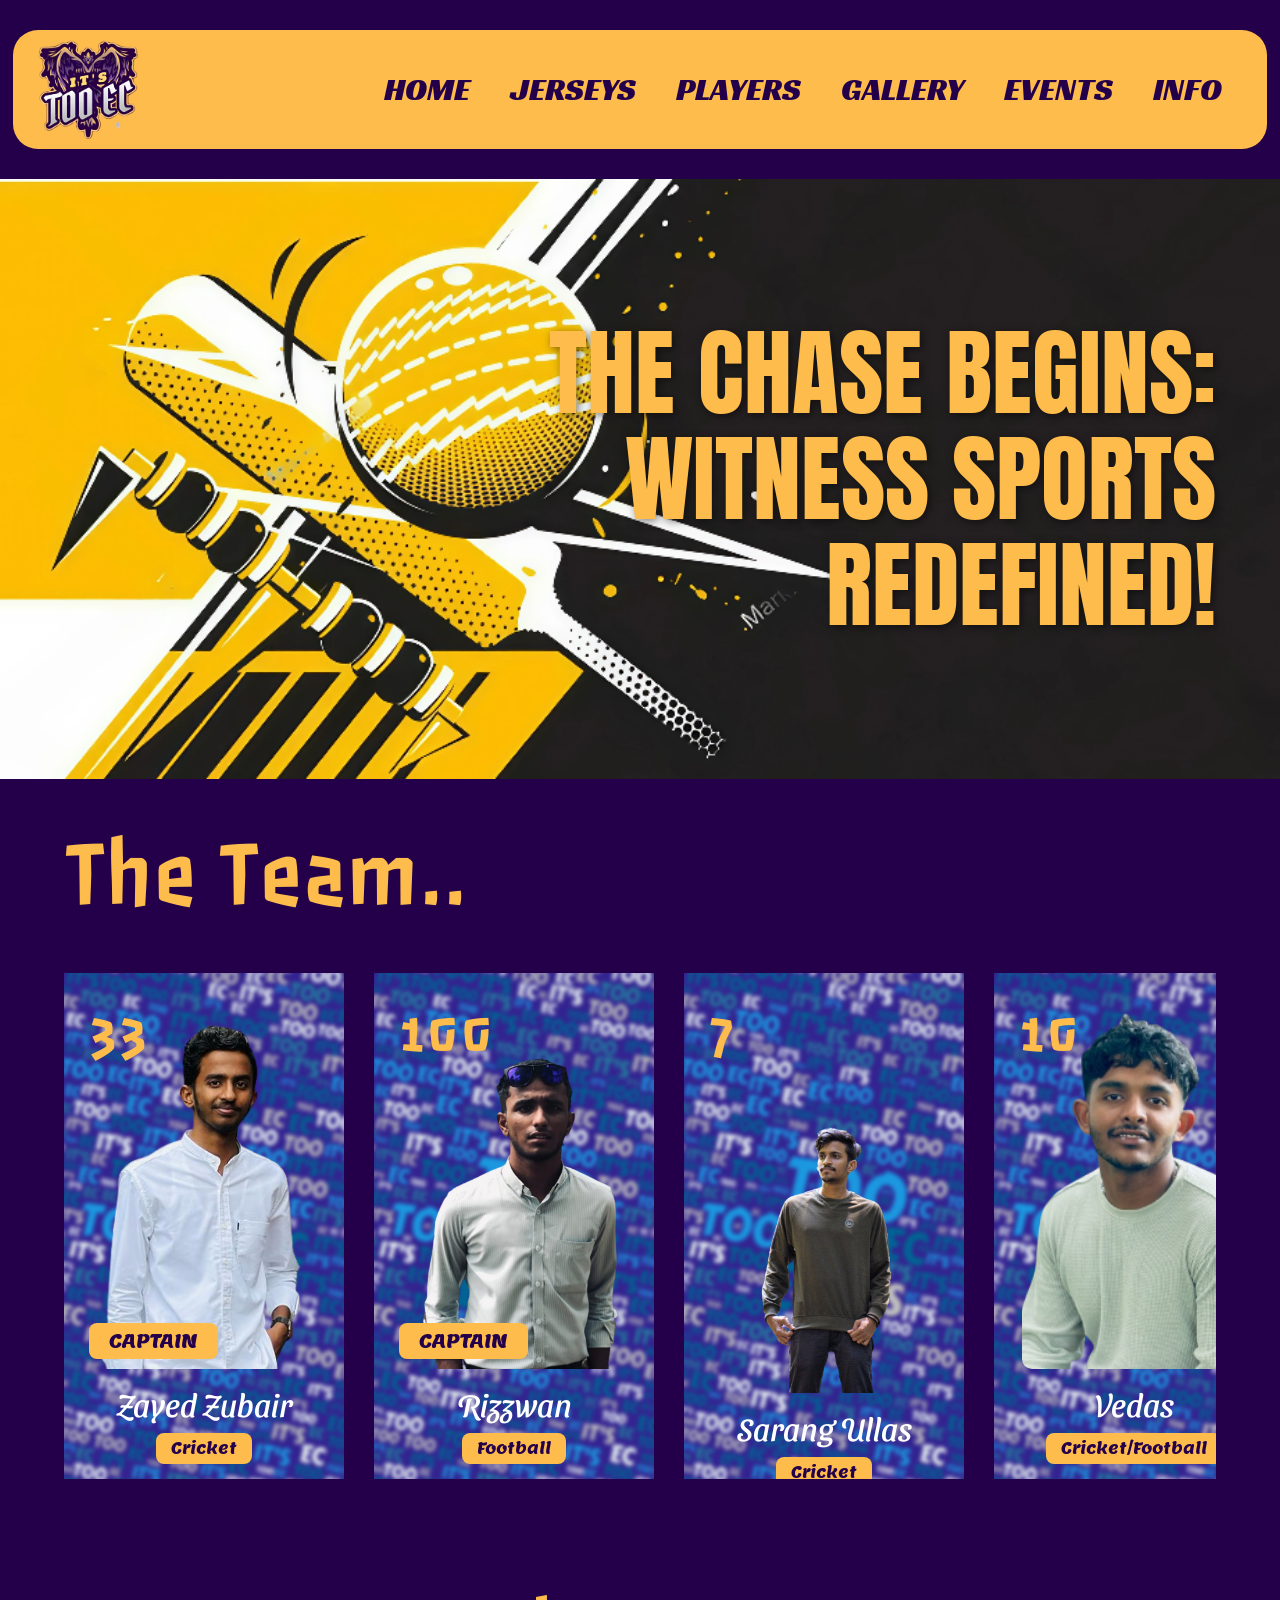
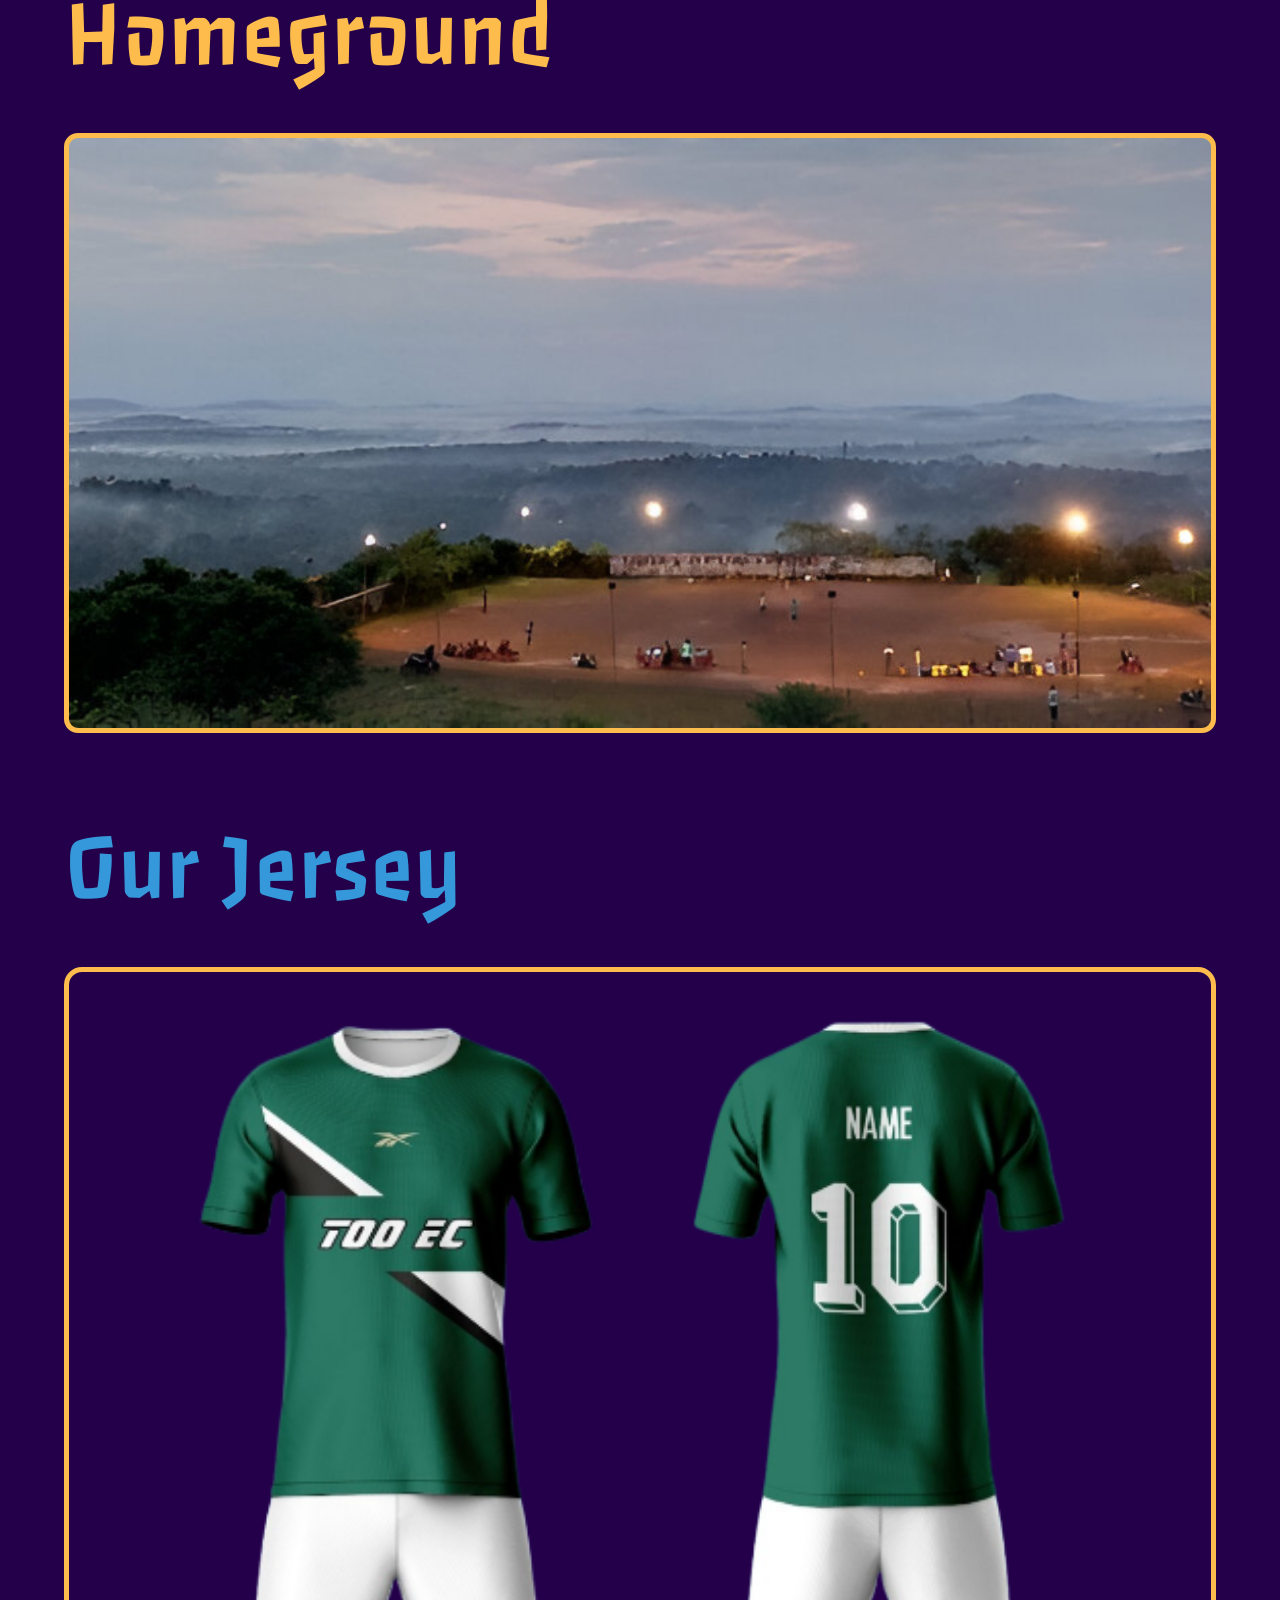
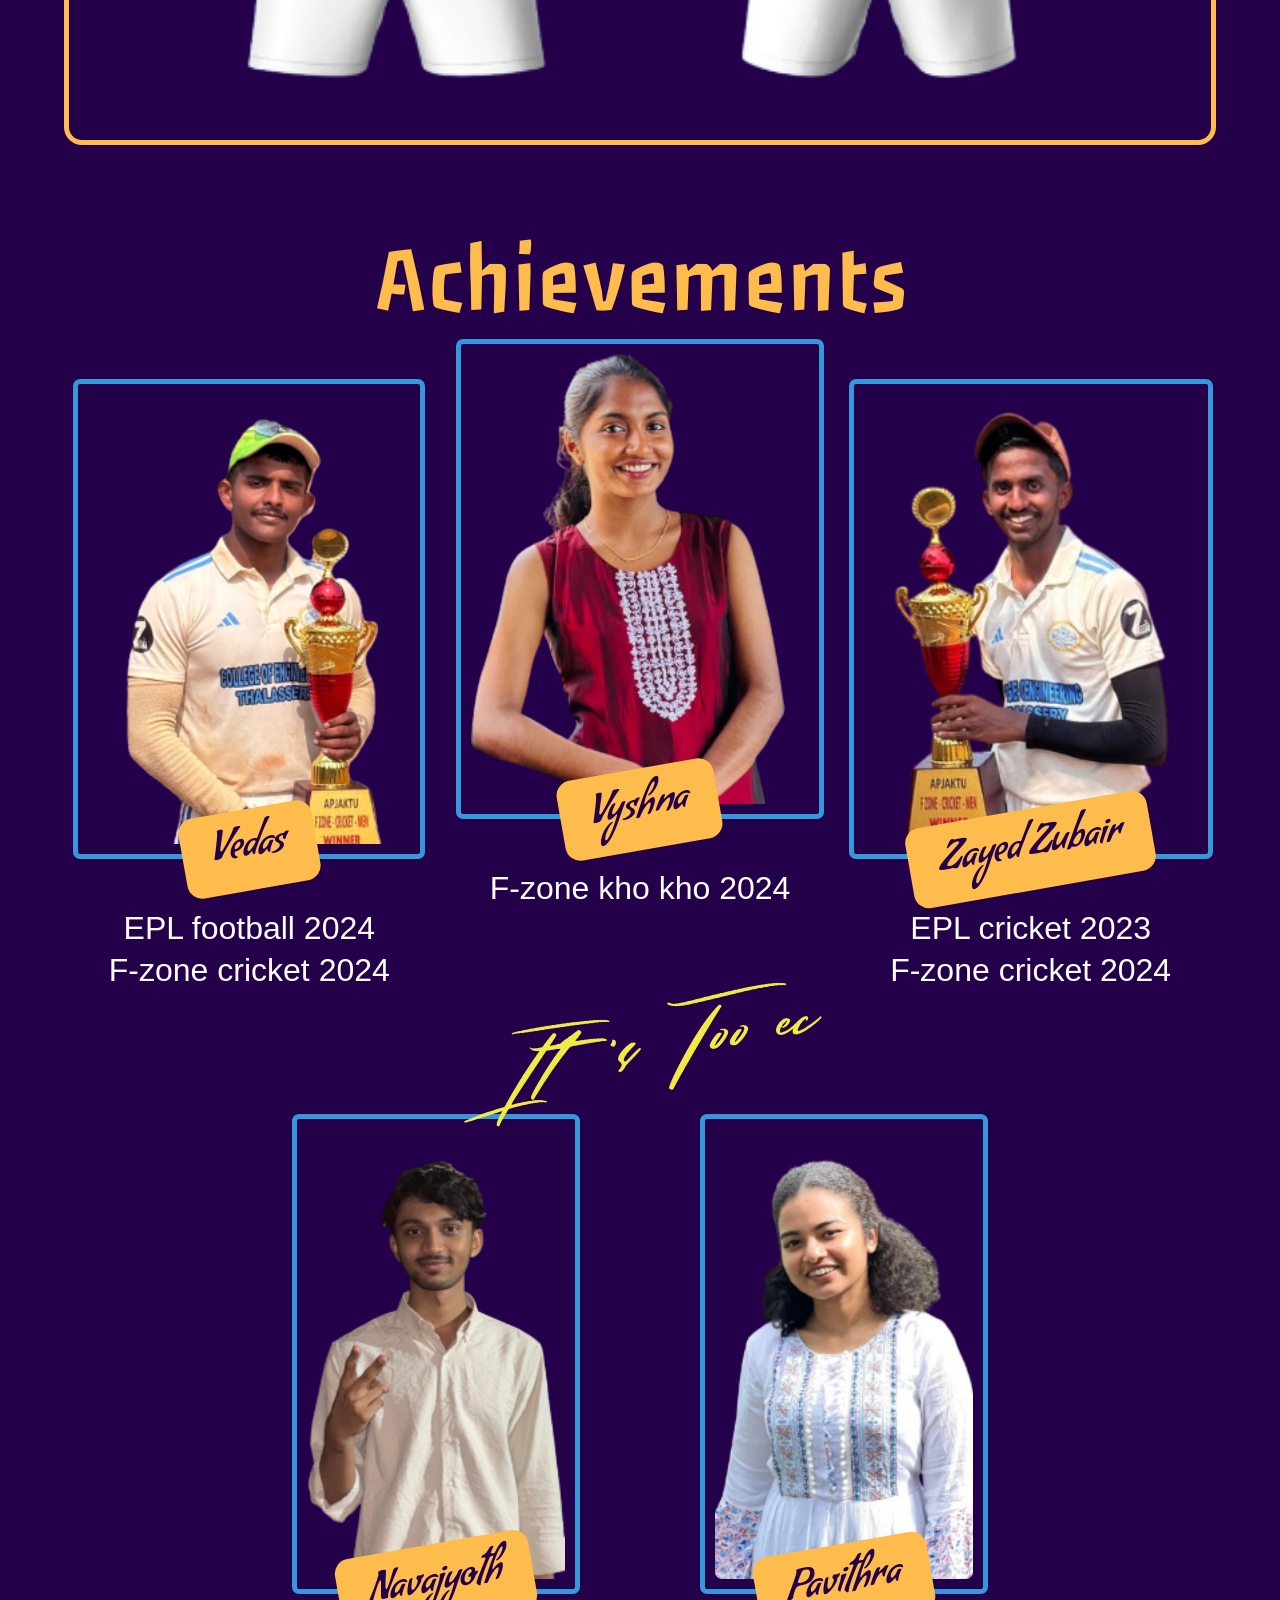
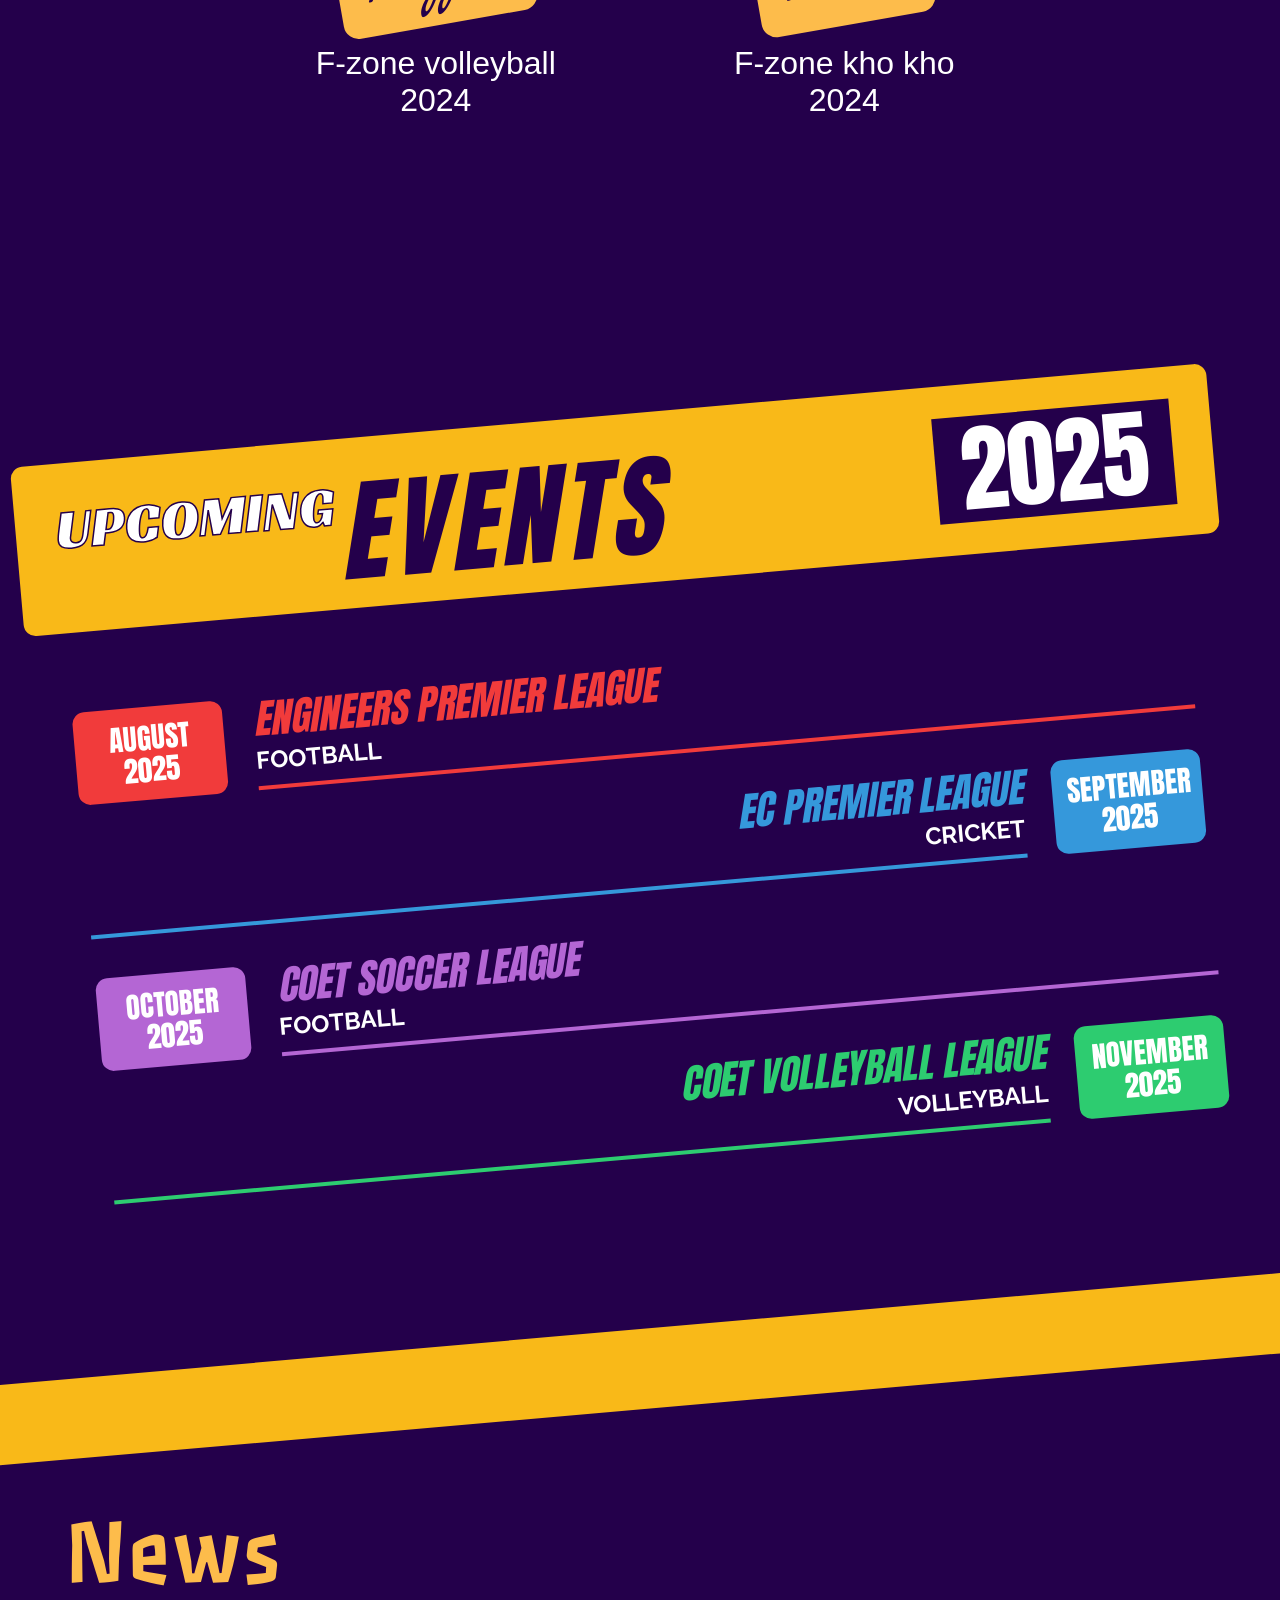
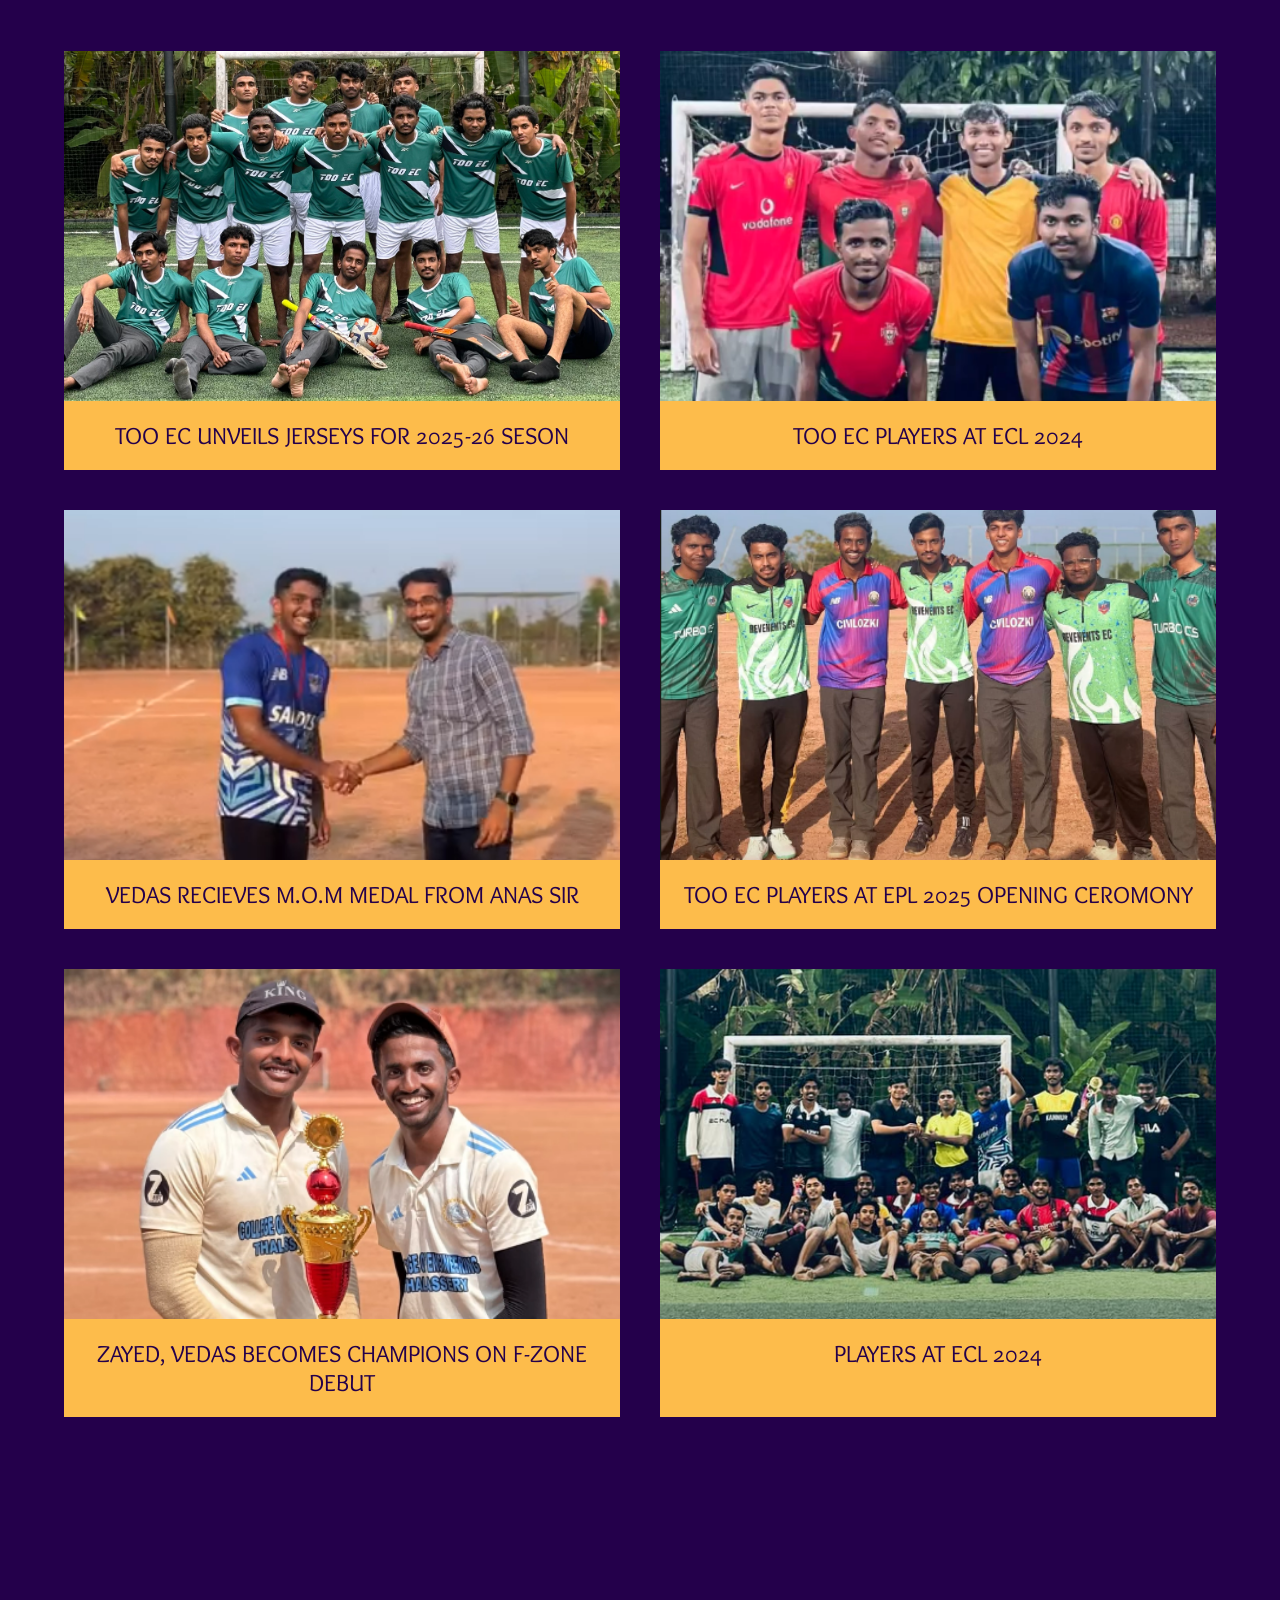
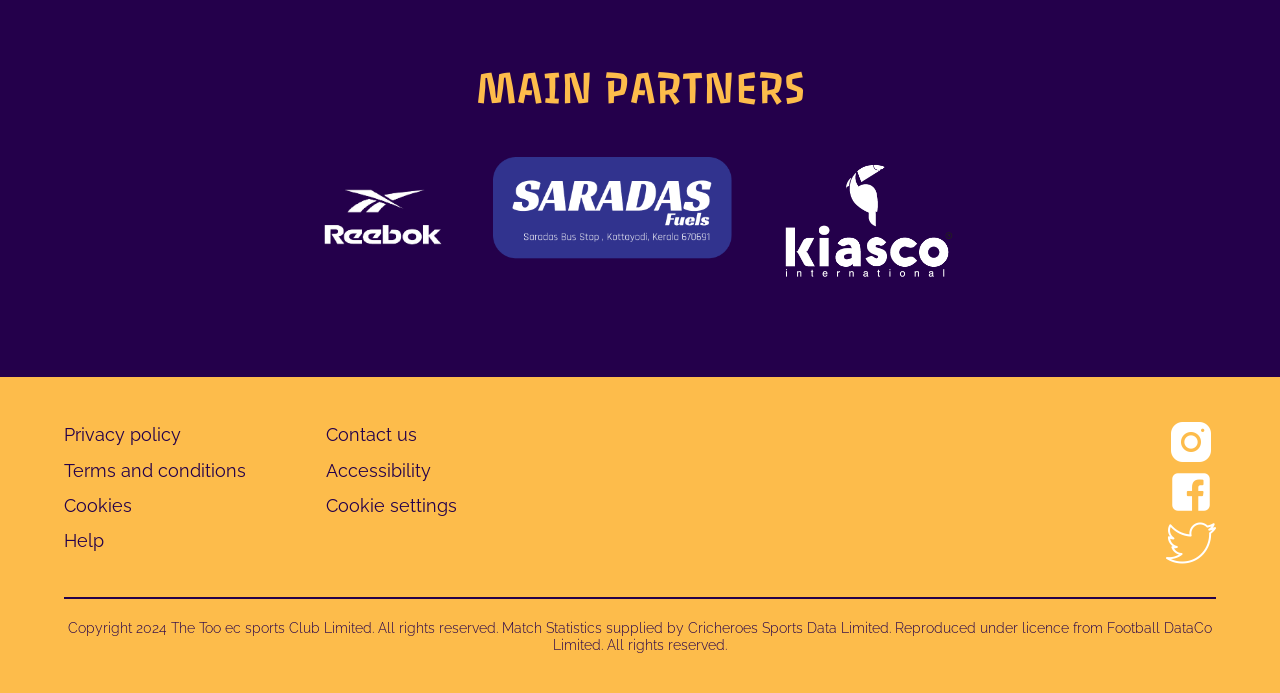
==== commit 0a31a2a5: "Update index.html" ====
--- a/index.html
+++ b/index.html
@@ -6,17 +6,26 @@
     <meta name="viewport" content="width=device-width, initial-scale=1.0">
     
     <!-- Page Title -->
-    <title>TOO EC Sports Club</title>
+    <title>ItsTooEC-Sports</title>
     <!-- Make sure the path to your favicon is correct -->
     <link rel="icon" href="images/v1438_46.png" type="image/png">
     
-    <!-- Main Stylesheet for layout, colors, and typography -->
+    <!-- 
+      OPTIMIZATION NOTE: 
+      All CSS styles have been consolidated into a single <style> block.
+      This helps the browser process styles more efficiently.
+    -->
     <style>
         /* ==========================================================================
            1. FONT IMPORTS & CSS VARIABLES
            ========================================================================== */
 
-        /* Importing custom fonts from Google Fonts */
+        /* OPTIMIZATION NOTE: 
+          The 'display=swap' parameter in the URL below is crucial for performance. 
+          It allows the browser to display text in a fallback font immediately, 
+          rather than waiting for the custom fonts to download, which prevents
+          a blank screen and makes the site feel faster.
+        */
         @import url('https://fonts.googleapis.com/css2?family=Passero+One&family=Sansita+Swashed:wght@700&family=Lemon&family=Condiment&family=Overlock+SC&family=Rajdhani&family=Racing+Sans+One&family=Raleway:wght@300;400;700&family=Anton&display=swap');
 
         /* Defining CSS variables (custom properties) for a consistent theme */
@@ -53,12 +62,15 @@
             padding: 0;
         }
 
+        html, body {
+            overflow-x: hidden; /* Prevents horizontal scrolling */
+        }
+
         body {
             background-color: var(--primary-bg);
             color: var(--text-light);
             font-family: var(--font-body);
             font-size: 16px;
-            overflow-x: hidden; /* Prevents horizontal scroll on the body */
         }
 
         .container {
@@ -572,17 +584,16 @@
             font-weight: 300;
             font-size: 0.9rem;
         }
-    </style>
-
-    <!-- Stylesheet dedicated to images and backgrounds -->
-    <style>
+        
         /* ==========================================================================
            4. IMAGE & BACKGROUND STYLES
            ========================================================================== */
         
         /* -------------------- HERO BACKGROUND -------------------- */
         .hero {
-            /* Make sure the path to your image is correct */
+            /* IMPORTANT: This background image is critical for the first impression. 
+              Make sure it is highly compressed to load quickly.
+            */
             background: url('images/v1476_3.png') no-repeat center center;
             background-size: cover;
             min-height: 600px;
@@ -597,7 +608,6 @@
             content: '';
             position: absolute;
             top: 0; left: 0; right: 0; bottom: 0;
-            /* Make sure the path to your image is correct */
             background: url('images/v1438_106.png') no-repeat;
             background-size: 100% 100%;
             filter: blur(2px); 
@@ -621,7 +631,6 @@
             border-radius: 14px;
             height: 600px;
             width: 100%;
-            /* Make sure the path to your image is correct */
             background: url('images/v1480_9.png') no-repeat center center;
             background-size: cover;
         }
@@ -652,12 +661,11 @@
             max-height: 120px;
             width: auto;
         }
-    </style>
-
-    <!-- ==========================================================================
-       5. RESPONSIVE STYLES
-       ========================================================================== -->
-    <style>
+
+        /* ==========================================================================
+           5. RESPONSIVE STYLES (UPDATED)
+           ========================================================================== */
+        
         /* Styles for tablets and smaller desktops */
         @media (max-width: 1024px) {
             /* --- NAVIGATION --- */
@@ -697,15 +705,17 @@
             }
 
             /* --- GENERAL LAYOUT & FONTS --- */
+            .hero {
+                justify-content: center;
+                min-height: 400px;
+                padding-right: 0; /* Reset padding */
+                text-align: center;
+            }
+
             .hero-text {
                 font-size: 4rem;
                 text-align: center;
                 padding: 0 5%;
-            }
-
-            .hero {
-                justify-content: center;
-                min-height: 400px;
             }
 
             .section-title {
@@ -740,8 +750,19 @@
             }
 
             /* --- EVENTS --- */
+            .upcoming-events {
+                padding-left: 15px;
+                padding-right: 15px;
+            }
             .events-container {
                 transform: rotate(0); 
+                width: 100%;
+            }
+            .events-footer-strip {
+                left: 0;
+                right: 0;
+                width: 100%;
+                bottom: -200px;
             }
 
             .events-header {
@@ -781,8 +802,11 @@
         /* Styles for mobile phones */
         @media (max-width: 767px) {
             .container {
-                width: 95%;
-                padding: 20px 0;
+                width: 100%;
+                padding-left: 15px; /* Add horizontal padding */
+                padding-right: 15px;
+                padding-top: 20px;
+                padding-bottom: 20px;
             }
             
             /* --- TYPOGRAPHY --- */
@@ -826,6 +850,7 @@
             }
             .events-header .title {
                 font-size: 4rem;
+                letter-spacing: 2px;
             }
             .events-header .year-box {
                 font-size: 4rem;
@@ -869,7 +894,6 @@
        ========================================================================== -->
     <header class="main-header">
         <div class="logo">
-            <!-- Make sure the path to your image is correct -->
             <img src="images/v1438_46.png" alt="TOO EC Logo">
         </div>
         <div class="menu-toggle" id="mobile-menu">
@@ -904,113 +928,113 @@
         <section class="team-section container">
             <h2 class="section-title">The Team..</h2>
             <div class="player-gallery">
-                <!-- NOTE: For these images to display, your 'images' folder must be in the same directory as this HTML file. -->
-                <div class="player-card">
-                    <img src="images/v1438_77.png" alt="Player Zayed Zubair" class="player-image">
+                <!-- PERFORMANCE: Added loading="lazy" to defer image loading until needed -->
+                <div class="player-card">
+                    <img src="images/v1438_77.png" alt="Player Zayed Zubair" class="player-image" loading="lazy">
                     <div class="player-no">33</div>
                     <div class="captain-tag">CAPTAIN</div>
                     <h3 class="player-name">Zayed Zubair</h3>
                     <span class="player-tag">Cricket</span>
                 </div>
                 <div class="player-card">
-                    <img src="images/v1438_86.png" alt="Player Rizzwan" class="player-image">
+                    <img src="images/v1438_86.png" alt="Player Rizzwan" class="player-image" loading="lazy">
                     <div class="player-no">100</div>
                     <div class="captain-tag">CAPTAIN</div>
                     <h3 class="player-name">Rizzwan</h3>
                     <span class="player-tag">Football</span>
                 </div>
                 <div class="player-card">
-                    <img src="images/v1438_98.png" alt="Player Sarang Ullas" class="player-image">
+                    <img src="images/v1438_98.png" alt="Player Sarang Ullas" class="player-image" loading="lazy">
                     <div class="player-no">7</div>
                     <h3 class="player-name">Sarang Ullas</h3>
                     <span class="player-tag">Cricket</span>
                 </div>
                 <div class="player-card">
-                    <img src="images/v1438_67.png" alt="Player Vedas" class="player-image">
+                    <img src="images/v1438_67.png" alt="Player Vedas" class="player-image" loading="lazy">
                     <div class="player-no">10</div>
                     <h3 class="player-name">Vedas</h3>
                     <span class="player-tag">Cricket/Football</span>
                 </div>
                 <div class="player-card">
-                    <img src="images/v1438_119.png" alt="Player Shivanandh" class="player-image">
+                    <img src="images/v1438_119.png" alt="Player Shivanandh" class="player-image" loading="lazy">
                     <div class="player-no">16</div>
                     <h3 class="player-name">Shivanandh</h3>
                     <span class="player-tag">Cricket/Football</span>
                 </div>
                 <div class="player-card">
-                    <img src="images/v1438_213.png" alt="Player Maanas" class="player-image">
+                    <img src="images/v1438_213.png" alt="Player Maanas" class="player-image" loading="lazy">
                     <div class="player-no">17</div>
                     <h3 class="player-name">Maanas</h3>
                     <span class="player-tag">Cricket</span>
                 </div>
                 <div class="player-card">
-                    <img src="images/v1438_148.png" alt="Player Rithin raj" class="player-image">
+                    <img src="images/v1438_148.png" alt="Player Rithin raj" class="player-image" loading="lazy">
                     <div class="player-no">3</div>
                     <h3 class="player-name">Rithin raj</h3>
                     <span class="player-tag">Cricket/Football</span>
                 </div>
                 <div class="player-card">
-                    <img src="images/v1438_135.png" alt="Player Pranav" class="player-image">
+                    <img src="images/v1438_135.png" alt="Player Pranav" class="player-image" loading="lazy">
                     <div class="player-no">11</div>
                     <h3 class="player-name">Pranav</h3>
                     <span class="player-tag">Football</span>
                 </div>
                 <div class="player-card">
-                    <img src="images/v1438_157.png" alt="Player Rishikesh" class="player-image">
+                    <img src="images/v1438_157.png" alt="Player Rishikesh" class="player-image" loading="lazy">
                     <div class="player-no">9</div>
                     <h3 class="player-name">Rishikesh</h3>
                     <span class="player-tag">Football</span>
                 </div>
                 <div class="player-card">
-                    <img src="images/v1438_164.png" alt="Player Shanu" class="player-image">
+                    <img src="images/v1438_164.png" alt="Player Shanu" class="player-image" loading="lazy">
                     <div class="player-no">8</div>
                     <h3 class="player-name">Shanu</h3>
                     <span class="player-tag">Cricket/Football</span>
                 </div>
                 <div class="player-card">
-                    <img src="images/v1438_108.png" alt="Player Yadhu" class="player-image">
+                    <img src="images/v1438_108.png" alt="Player Yadhu" class="player-image" loading="lazy">
                     <div class="player-no">18</div>
                     <h3 class="player-name">Yadhu</h3>
                     <span class="player-tag">Cricket/Football</span>
                 </div>
                 <div class="player-card">
-                    <img src="images/v1438_185.png" alt="Player Sanju" class="player-image">
+                    <img src="images/v1438_185.png" alt="Player Sanju" class="player-image" loading="lazy">
                     <div class="player-no">77</div>
                     <h3 class="player-name">Sanju</h3>
                     <span class="player-tag">Football</span>
                 </div>
                 <div class="player-card">
-                    <img src="images/v1438_128.png" alt="Player Navjyot" class="player-image">
+                    <img src="images/v1438_128.png" alt="Player Navjyot" class="player-image" loading="lazy">
                     <div class="player-no">37</div>
                     <h3 class="player-name">Navjyot</h3>
                     <span class="player-tag">Cricket/Football</span>
                 </div>
                 <div class="player-card">
-                    <img src="images/v1438_204.png" alt="Player Samrudh" class="player-image">
+                    <img src="images/v1438_204.png" alt="Player Samrudh" class="player-image" loading="lazy">
                     <div class="player-no">25</div>
                     <h3 class="player-name">Samrudh</h3>
                     <span class="player-tag">Football</span>
                 </div>
                 <div class="player-card">
-                    <img src="images/v1438_192.png" alt="Player Satheerth" class="player-image">
+                    <img src="images/v1438_192.png" alt="Player Satheerth" class="player-image" loading="lazy">
                     <div class="player-no">15</div>
                     <h3 class="player-name">Satheerth</h3>
                     <span class="player-tag">Cricket/Football</span>
                 </div>
                 <div class="player-card">
-                    <img src="images/v1438_176.png" alt="Player Nived" class="player-image">
+                    <img src="images/v1438_176.png" alt="Player Nived" class="player-image" loading="lazy">
                     <div class="player-no">18</div>
                     <h3 class="player-name">Nived</h3>
                     <span class="player-tag">Manager</span>
                 </div>
                 <div class="player-card">
-                    <img src="images/v1438_222.png" alt="Player Umer" class="player-image">
+                    <img src="images/v1438_222.png" alt="Player Umer" class="player-image" loading="lazy">
                     <div class="player-no">21</div>
                     <h3 class="player-name">Umer</h3>
                     <span class="player-tag">Football</span>
                 </div>
                 <div class="player-card">
-                    <img src="images/v1438_235.png" alt="Player Yadhu krishna M" class="player-image">
+                    <img src="images/v1438_235.png" alt="Player Yadhu krishna M" class="player-image" loading="lazy">
                     <div class="player-no">49</div>
                     <h3 class="player-name">Yadhu krishna M</h3>
                     <span class="player-tag">Football</span>
@@ -1026,8 +1050,9 @@
         <section class="jersey-section container">
             <h2 class="section-title blue">Our Jersey</h2>
             <div class="jersey-container">
-                <img src="images/v1480_15.png" alt="Home Jersey">
-                <img src="images/v1487_35.png" alt="Away Jersey">
+                <!-- PERFORMANCE: Added loading="lazy" -->
+                <img src="images/v1480_15.png" alt="Home Jersey" loading="lazy">
+                <img src="images/v1487_35.png" alt="Away Jersey" loading="lazy">
             </div>
         </section>
 
@@ -1035,7 +1060,8 @@
             <h2 class="section-title" style="text-align: center;">Achievements</h2>
             <div class="achievements-grid">
                 <div class="achievement-card">
-                    <div class="photo-frame"><img src="images/v1527_9.png" alt="Vedas Achievement"></div>
+                    <!-- PERFORMANCE: Added loading="lazy" -->
+                    <div class="photo-frame"><img src="images/v1527_9.png" alt="Vedas Achievement" loading="lazy"></div>
                     <div class="name-plate">Vedas</div>
                     <ul class="achievements-list">
                         <li>EPL football 2024</li>
@@ -1043,14 +1069,14 @@
                     </ul>
                 </div>
                 <div class="achievement-card">
-                    <div class="photo-frame"><img src="images/v1517_6.png" alt="Vyshna Achievement"></div>
+                    <div class="photo-frame"><img src="images/v1517_6.png" alt="Vyshna Achievement" loading="lazy"></div>
                     <div class="name-plate">Vyshna</div>
                     <ul class="achievements-list">
                         <li>F-zone kho kho 2024</li>
                     </ul>
                 </div>
                 <div class="achievement-card">
-                    <div class="photo-frame"><img src="images/v1492_47.png" alt="Zayed Zubair Achievement"></div>
+                    <div class="photo-frame"><img src="images/v1492_47.png" alt="Zayed Zubair Achievement" loading="lazy"></div>
                     <div class="name-plate">Zayed Zubair</div>
                     <ul class="achievements-list">
                         <li>EPL cricket 2023</li>
@@ -1059,14 +1085,14 @@
                 </div>
                 <div class="bottom-row">
                     <div class="achievement-card">
-                        <div class="photo-frame"><img src="images/v1527_14.png" alt="Navajyoth Achievement"></div>
+                        <div class="photo-frame"><img src="images/v1527_14.png" alt="Navajyoth Achievement" loading="lazy"></div>
                         <div class="name-plate">Navajyoth</div>
                         <ul class="achievements-list">
                             <li>F-zone volleyball 2024</li>
                         </ul>
                     </div>
                     <div class="achievement-card">
-                        <div class="photo-frame"><img src="images/v1527_18.png" alt="Pavithra Achievement"></div>
+                        <div class="photo-frame"><img src="images/v1527_18.png" alt="Pavithra Achievement" loading="lazy"></div>
                         <div class="name-plate">Pavithra</div>
                         <ul class="achievements-list">
                             <li>F-zone kho kho 2024</li>
@@ -1074,7 +1100,7 @@
                     </div>
                 </div>
             </div>
-            <img src="images/v1486_29.png" alt="It's too easy" class="its-too-easy-img">
+            <img src="images/v1486_29.png" alt="It's too easy" class="its-too-easy-img" loading="lazy">
         </section>
 
         <section class="upcoming-events">
@@ -1126,27 +1152,27 @@
             <h2 class="section-title">News</h2>
             <div class="news-grid">
                 <div class="news-card">
-                    <img src="images/v1493_2.png" alt="News Image 1">
+                    <img src="images/v1493_2.png" alt="News Image 1" loading="lazy">
                     <p class="caption">TOO EC UNVEILS JERSEYS FOR 2025-26 SESON</p>
                 </div>
                 <div class="news-card">
-                    <img src="images/v1527_36.png" alt="News Image 2">
+                    <img src="images/v1527_36.png" alt="News Image 2" loading="lazy">
                     <p class="caption">TOO EC PLAYERS AT ECL 2024</p>
                 </div>
                 <div class="news-card">
-                    <img src="images/v1527_39.png" alt="News Image 3">
+                    <img src="images/v1527_39.png" alt="News Image 3" loading="lazy">
                     <p class="caption">VEDAS RECIEVES M.O.M MEDAL FROM ANAS SIR</p>
                 </div>
                 <div class="news-card">
-                    <img src="images/v1527_47.png" alt="News Image 4">
+                    <img src="images/v1527_47.png" alt="News Image 4" loading="lazy">
                     <p class="caption">TOO EC PLAYERS AT EPL 2025 OPENING CEROMONY</p>
                 </div>
                 <div class="news-card">
-                    <img src="images/v1527_62.png" alt="News Image 5">
+                    <img src="images/v1527_62.png" alt="News Image 5" loading="lazy">
                     <p class="caption">ZAYED, VEDAS BECOMES CHAMPIONS ON F-ZONE DEBUT</p>
                 </div>
                 <div class="news-card">
-                    <img src="images/v1528_65.png" alt="News Image 6">
+                    <img src="images/v1528_65.png" alt="News Image 6" loading="lazy">
                     <p class="caption">PLAYERS AT ECL 2024</p>
                 </div>
             </div>
@@ -1161,9 +1187,9 @@
         <section class="partners-section container">
             <h2 class="section-title" style="font-size: 3rem;">MAIN PARTNERS</h2>
             <div class="partners-logos">
-                <img src="images/v1545_7.png" alt="Reebok Logo">
-                <img src="images/Frame 36.png" alt="Saradas Fuels Logo">
-                <img src="images/v1545_12.png" alt="Kiasco Logo">
+                <img src="images/v1545_7.png" alt="Reebok Logo" loading="lazy">
+                <img src="images/Frame 36.png" alt="Saradas Fuels Logo" loading="lazy">
+                <img src="images/v1545_12.png" alt="Kiasco Logo" loading="lazy">
             </div>
         </section>
 
@@ -1188,9 +1214,9 @@
                 </ul>
             </div>
             <div class="footer-social">
-                <a href="#"><img src="images/v194_54.png" alt="Social Media 1"></a>
-                <a href="#"><img src="images/v194_55.png" alt="Social Media 2"></a>
-                <a href="#"><img src="images/v194_56.png" alt="Social Media 3"></a>
+                <a href="#"><img src="images/v194_54.png" alt="Social Media 1" loading="lazy"></a>
+                <a href="#"><img src="images/v194_55.png" alt="Social Media 2" loading="lazy"></a>
+                <a href="#"><img src="images/v194_56.png" alt="Social Media 3" loading="lazy"></a>
             </div>
         </div>
         <div class="footer-copyright">
@@ -1202,49 +1228,52 @@
        JAVASCRIPT
        ========================================================================== -->
     <script>
-        // SCRIPT FOR DRAG-TO-SCROLL FUNCTIONALITY ON THE PLAYER GALLERY
-        const slider = document.querySelector('.player-gallery');
-        
-        if (slider) {
-            let isDown = false;
-            let startX;
-            let scrollLeft;
-
-            slider.addEventListener('mousedown', (e) => {
-              isDown = true;
-              slider.classList.add('active');
-              startX = e.pageX - slider.offsetLeft;
-              scrollLeft = slider.scrollLeft;
-            });
-
-            slider.addEventListener('mouseleave', () => {
-              isDown = false;
-              slider.classList.remove('active');
-            });
-
-            slider.addEventListener('mouseup', () => {
-              isDown = false;
-              slider.classList.remove('active');
-            });
-
-            slider.addEventListener('mousemove', (e) => {
-              if(!isDown) return;
-              e.preventDefault();
-              const x = e.pageX - slider.offsetLeft;
-              const walk = (x - startX) * 2;
-              slider.scrollLeft = scrollLeft - walk;
-            });
-        }
-
-        // SCRIPT FOR MOBILE NAVIGATION TOGGLE
-        const menuButton = document.getElementById('mobile-menu');
-        const navMenu = document.getElementById('main-nav');
-
-        if (menuButton && navMenu) {
-            menuButton.addEventListener('click', () => {
-                navMenu.classList.toggle('mobile-nav-open');
-            });
-        }
+        document.addEventListener('DOMContentLoaded', function() {
+    
+            // SCRIPT FOR DRAG-TO-SCROLL FUNCTIONALITY ON THE PLAYER GALLERY
+            const slider = document.querySelector('.player-gallery');
+            
+            if (slider) {
+                let isDown = false;
+                let startX;
+                let scrollLeft;
+    
+                slider.addEventListener('mousedown', (e) => {
+                  isDown = true;
+                  slider.classList.add('active');
+                  startX = e.pageX - slider.offsetLeft;
+                  scrollLeft = slider.scrollLeft;
+                });
+    
+                slider.addEventListener('mouseleave', () => {
+                  isDown = false;
+                  slider.classList.remove('active');
+                });
+    
+                slider.addEventListener('mouseup', () => {
+                  isDown = false;
+                  slider.classList.remove('active');
+                });
+    
+                slider.addEventListener('mousemove', (e) => {
+                  if(!isDown) return;
+                  e.preventDefault();
+                  const x = e.pageX - slider.offsetLeft;
+                  const walk = (x - startX) * 2;
+                  slider.scrollLeft = scrollLeft - walk;
+                });
+            }
+    
+            // SCRIPT FOR MOBILE NAVIGATION TOGGLE
+            const menuButton = document.getElementById('mobile-menu');
+            const navMenu = document.getElementById('main-nav');
+    
+            if (menuButton && navMenu) {
+                menuButton.addEventListener('click', () => {
+                    navMenu.classList.toggle('mobile-nav-open');
+                });
+            }
+        });
     </script>
 
 </body>
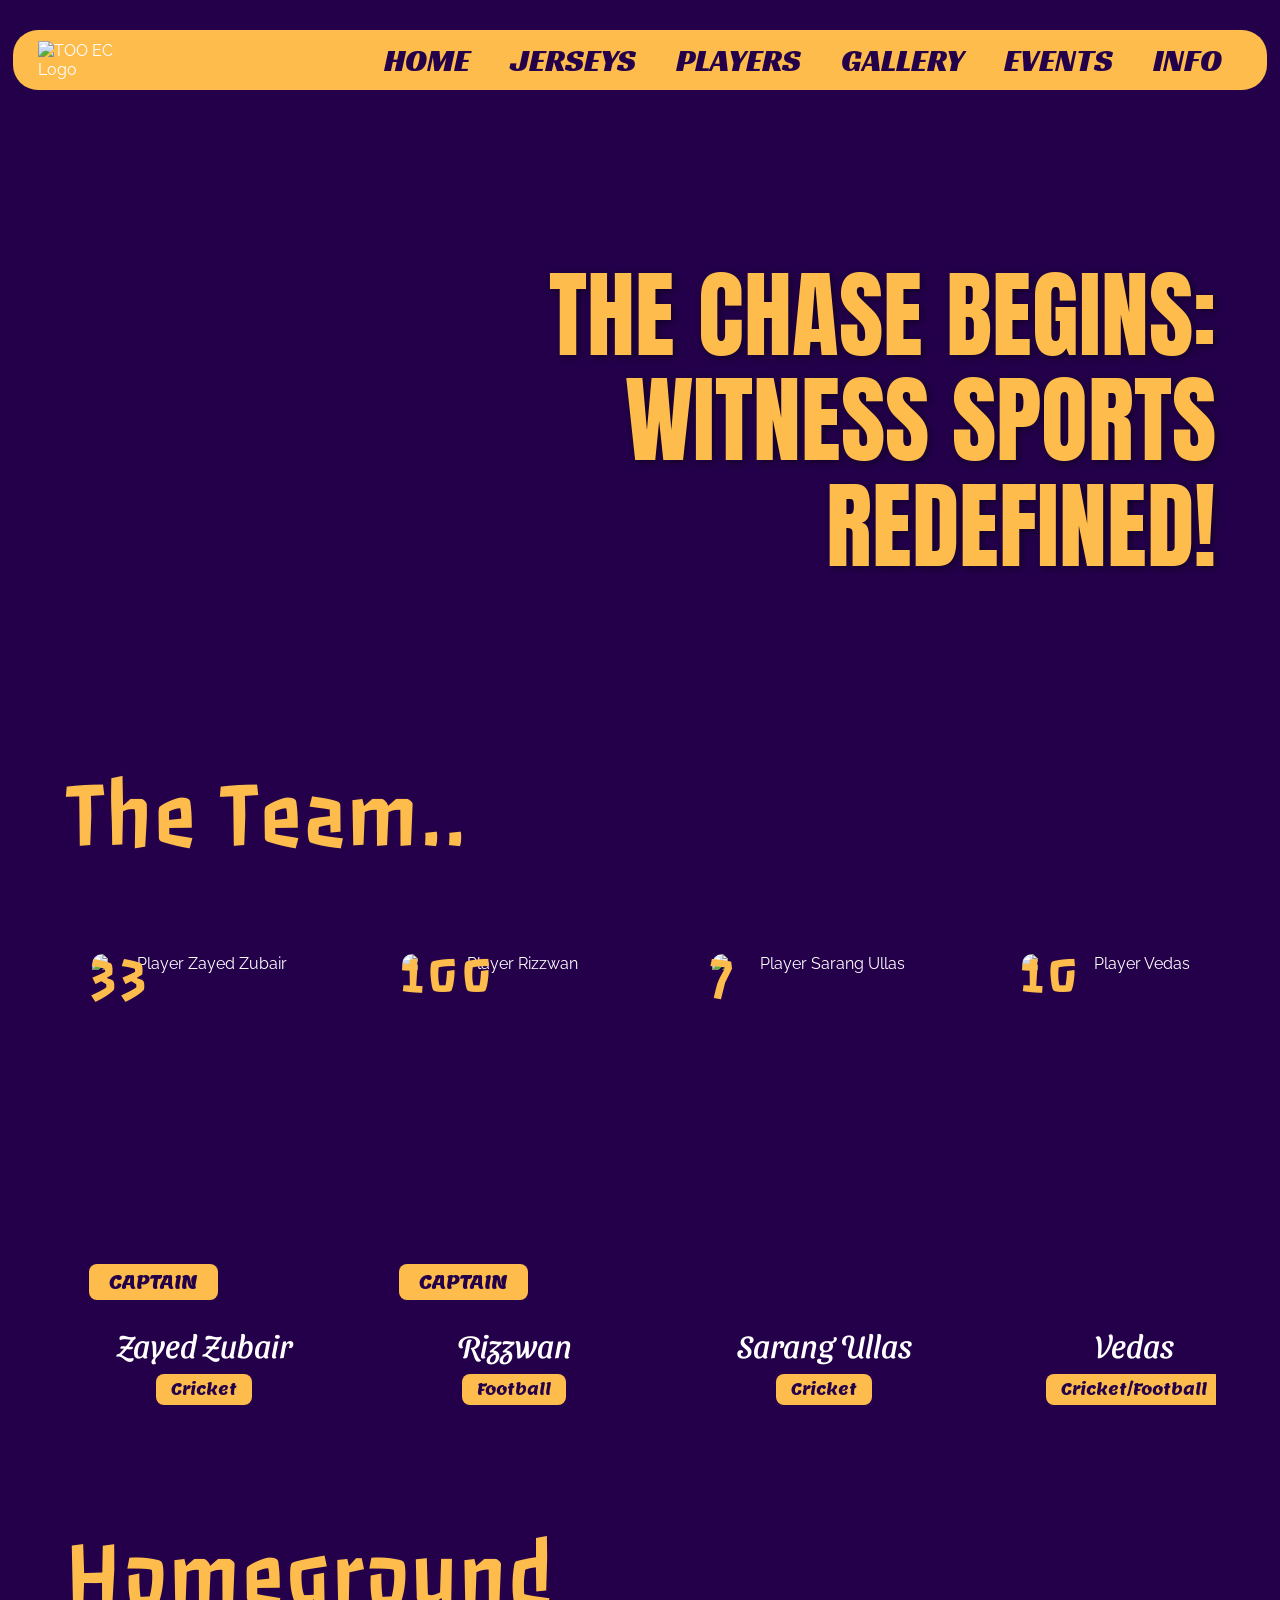
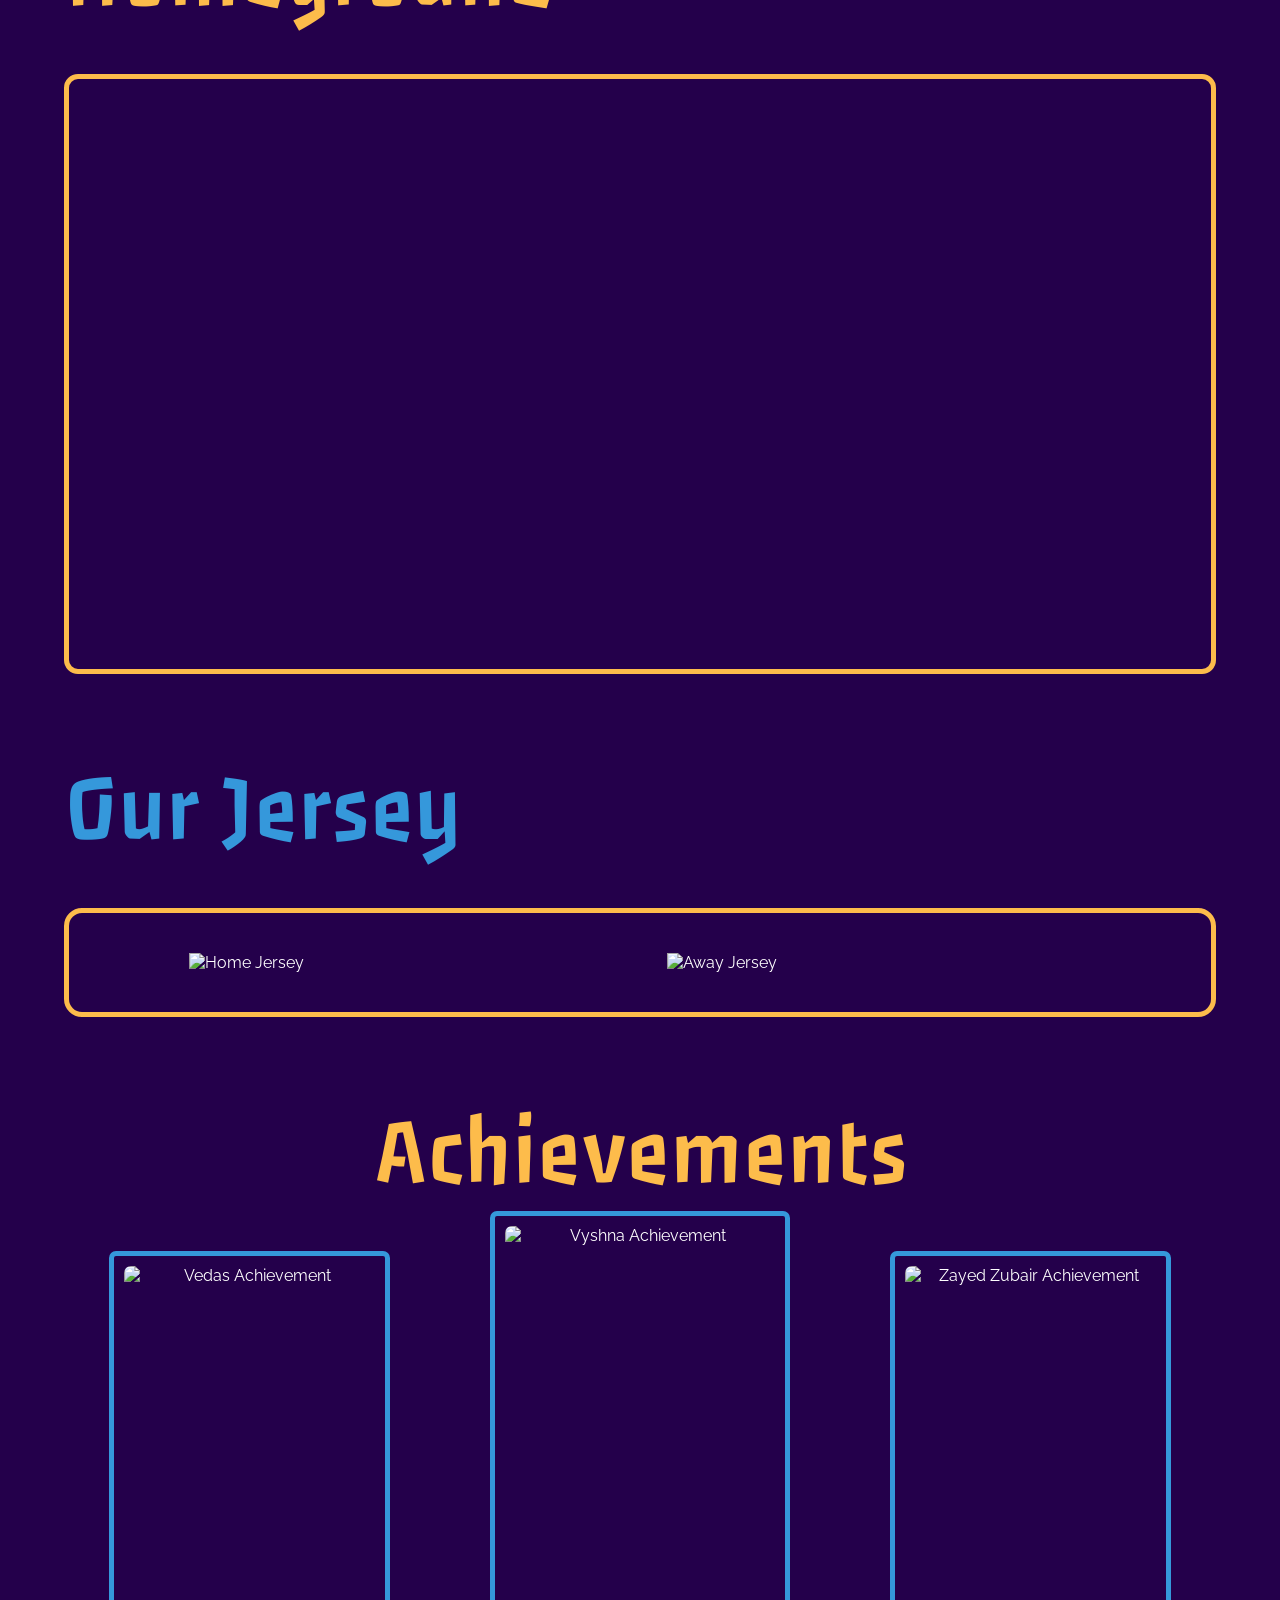
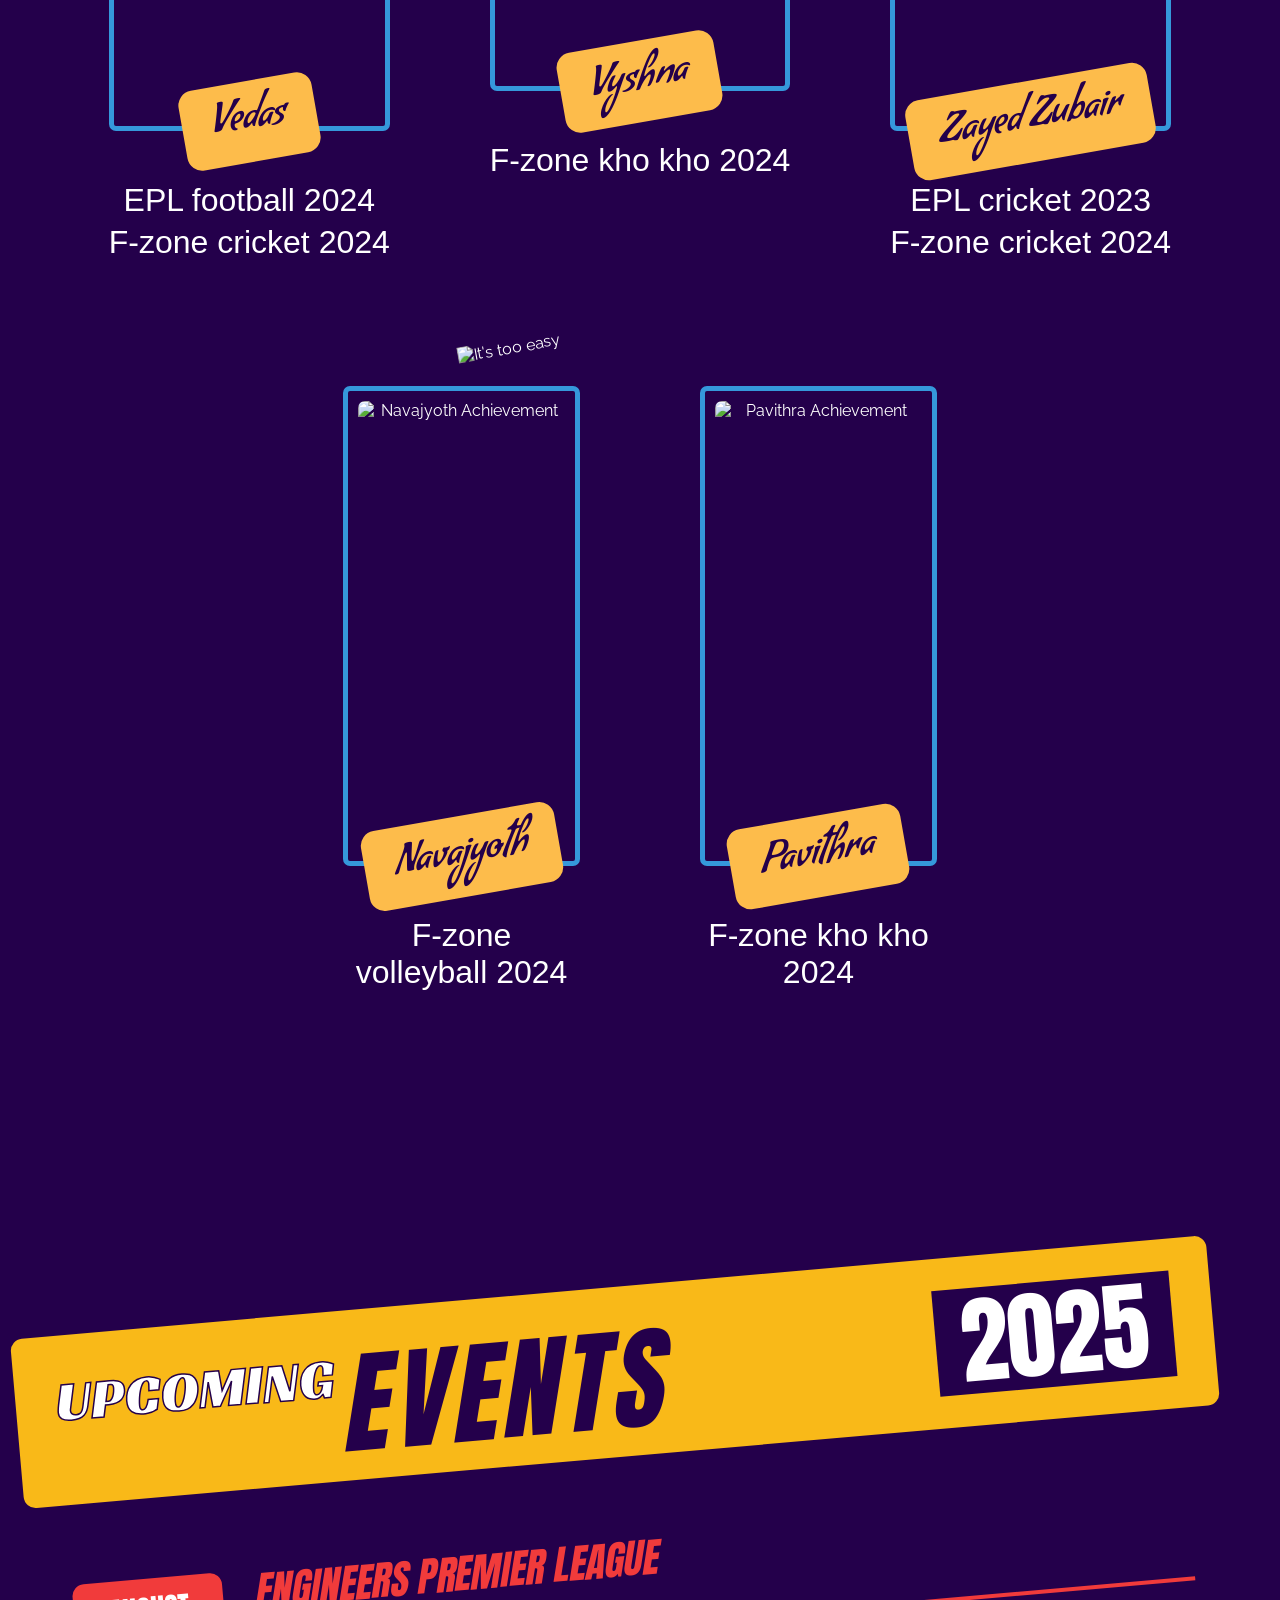
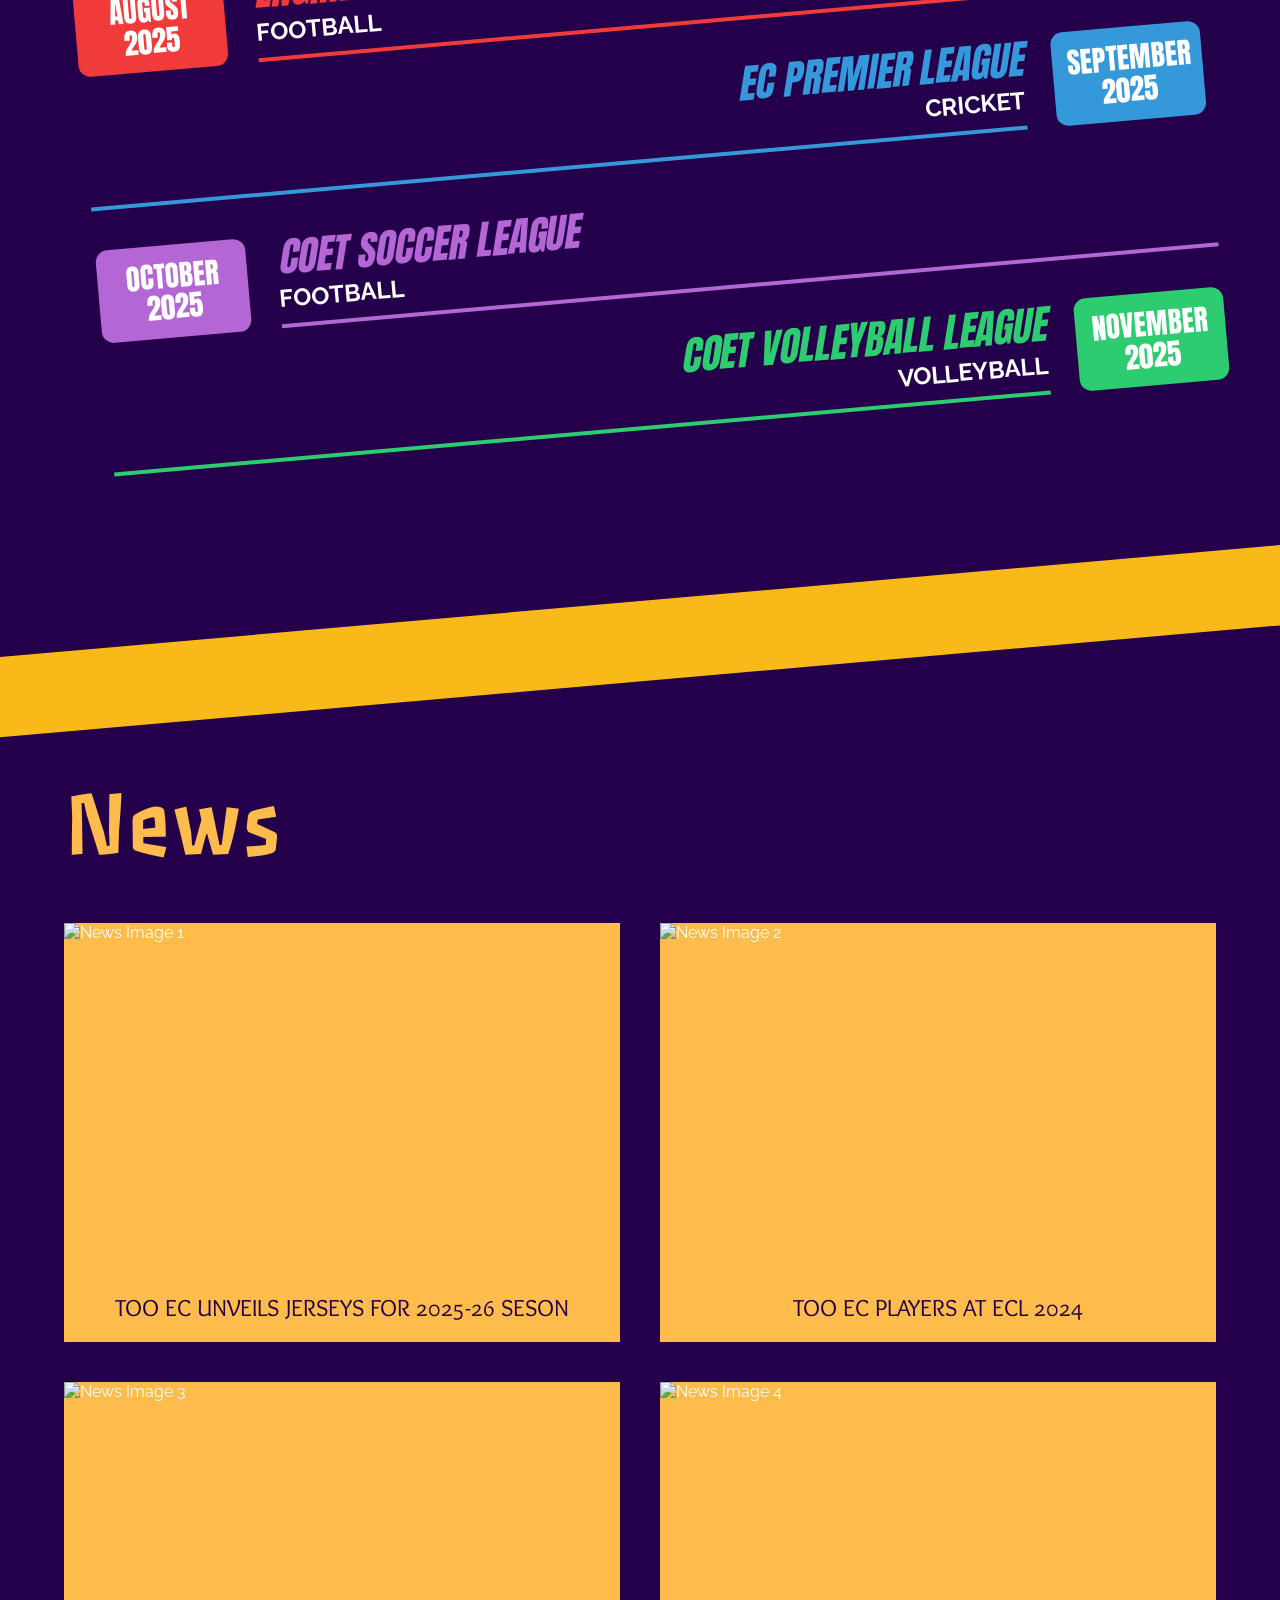
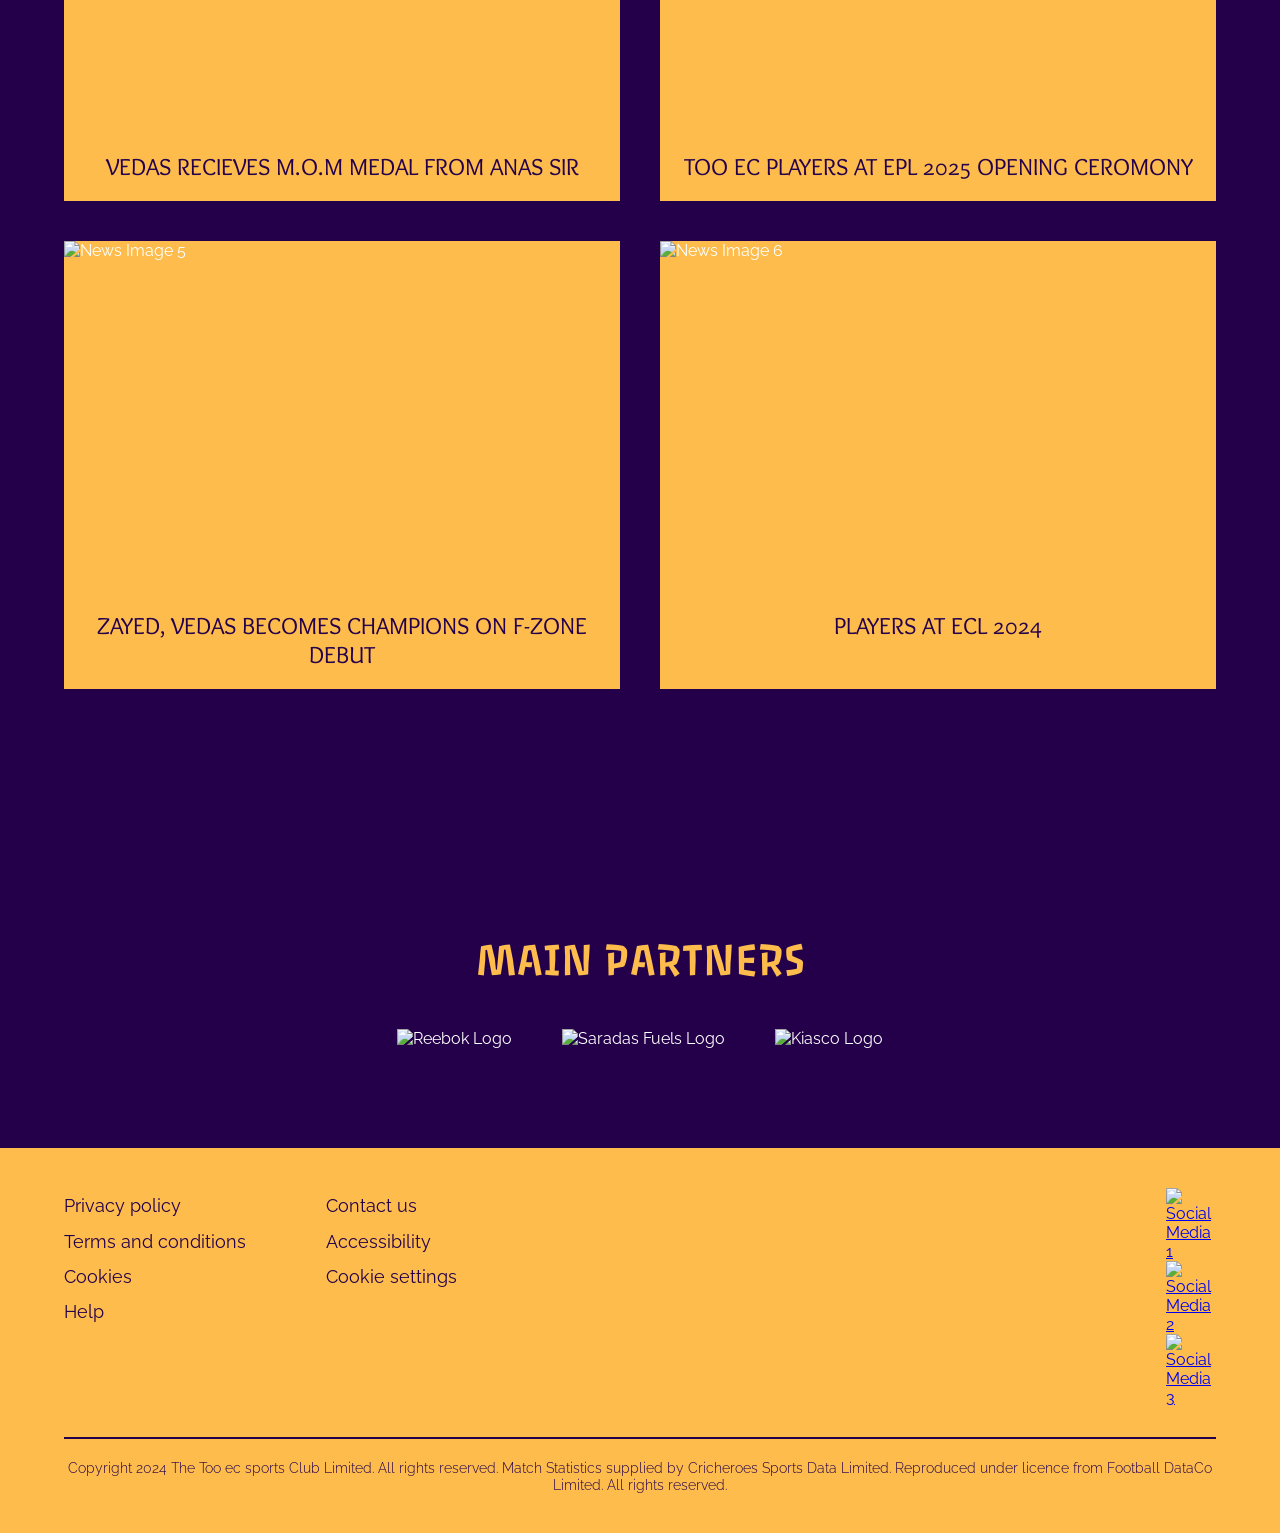
==== commit 47e79942: "Update index.html" ====
--- a/index.html
+++ b/index.html
@@ -7,41 +7,29 @@
     
     <!-- Page Title -->
     <title>ItsTooEC-Sports</title>
-    <!-- Make sure the path to your favicon is correct -->
-    <link rel="icon" href="images/v1438_46.png" type="image/png">
     
-    <!-- 
-      OPTIMIZATION NOTE: 
-      All CSS styles have been consolidated into a single <style> block.
-      This helps the browser process styles more efficiently.
-    -->
+    <!-- OPTIMIZATION: Preconnect to Google Fonts servers to speed up font loading. -->
+    <link rel="preconnect" href="https://fonts.googleapis.com">
+    <link rel="preconnect" href="https://fonts.gstatic.com" crossorigin>
+    
+    <!-- OPTIMIZATION: Load fonts directly and asynchronously. This is faster than @import. -->
+    <link href="https://fonts.googleapis.com/css2?family=Passero+One&family=Sansita+Swashed:wght@700&family=Lemon&family=Condiment&family=Overlock+SC&family=Rajdhani&family=Racing+Sans+One&family=Raleway:wght@300;400;700&family=Anton&display=swap" rel="stylesheet">
+    
+    <!-- Favicon using an absolute CDN path to ensure it loads -->
+    <link rel="icon" href="https://res.cloudinary.com/dicyfv549/image/upload/w_64,f_auto,q_auto/v1753626069/v1438_46_bhsvbp.png" type="image/png">
+    
+    <!-- OPTIMIZATION: CRITICAL CSS -->
     <style>
-        /* ==========================================================================
-           1. FONT IMPORTS & CSS VARIABLES
-           ========================================================================== */
-
-        /* OPTIMIZATION NOTE: 
-          The 'display=swap' parameter in the URL below is crucial for performance. 
-          It allows the browser to display text in a fallback font immediately, 
-          rather than waiting for the custom fonts to download, which prevents
-          a blank screen and makes the site feel faster.
-        */
-        @import url('https://fonts.googleapis.com/css2?family=Passero+One&family=Sansita+Swashed:wght@700&family=Lemon&family=Condiment&family=Overlock+SC&family=Rajdhani&family=Racing+Sans+One&family=Raleway:wght@300;400;700&family=Anton&display=swap');
-
-        /* Defining CSS variables (custom properties) for a consistent theme */
         :root {
-            /* Color Palette */
             --primary-bg: #24004B;
             --primary-yellow: #FDBC4B;
-            --darker-yellow: #F9B918; /* Correct color for the events section */
+            --darker-yellow: #F9B918;
             --text-light: #FFFFFF;
             --text-dark: #24004B;
             --accent-blue: #3598DB;
             --accent-red: #F13B3B;
             --accent-purple: #B466D4;
             --accent-green: #2DCC70;
-
-            /* Font Families */
             --font-display: 'Anton', sans-serif; 
             --font-heading: 'Passero One', sans-serif;
             --font-subheading: 'Racing Sans One', sans-serif;
@@ -52,849 +40,170 @@
             --font-achievement: 'Condiment', cursive;
             --font-stronger-together: 'Lemon', cursive;
         }
-
-        /* ==========================================================================
-           2. GENERAL RESETS & BODY STYLING
-           ========================================================================== */
-        * {
-            box-sizing: border-box;
-            margin: 0;
-            padding: 0;
-        }
-
-        html, body {
-            overflow-x: hidden; /* Prevents horizontal scrolling */
-        }
-
-        body {
-            background-color: var(--primary-bg);
-            color: var(--text-light);
-            font-family: var(--font-body);
-            font-size: 16px;
-        }
-
-        .container {
-            width: 90%;
-            max-width: 1440px;
-            margin: 0 auto;
-            padding: 40px 0;
-        }
-
-        h1, h2, h3 {
-            font-weight: normal;
-        }
-
-        img {
-            max-width: 100%;
-            height: auto;
-            display: block;
-        }
-
-        /* ==========================================================================
-           3. COMPONENT STYLES
-           ========================================================================== */
-
-        /* -------------------- HEADER & NAVIGATION -------------------- */
-        .main-header {
-            background-color: var(--primary-yellow);
-            padding: 10px 2%;
-            margin: 30px 1%;
-            border-radius: 25px;
-            display: flex;
-            justify-content: space-between;
-            align-items: center;
-            position: relative; 
-        }
-
-        .logo img {
-            width: 100px;
-        }
-
-        .main-nav ul {
-            list-style: none;
-            display: flex;
-        }
-
-        .main-nav a {
-            text-decoration: none;
-            color: var(--text-dark);
-            font-family: var(--font-subheading);
-            font-size: 2rem;
-            margin: 0 20px;
-            transition: color 0.3s;
-        }
-
-        .main-nav a:hover {
-            color: var(--accent-blue);
-        }
-
-        .menu-toggle {
-            display: none;
-            cursor: pointer;
-            z-index: 1001; 
-        }
-
-        .menu-toggle .bar {
-            width: 30px;
-            height: 3px;
-            background-color: var(--text-dark);
-            margin: 6px 0;
-            transition: 0.4s;
-        }
-
-        /* -------------------- HERO SECTION -------------------- */
-        .hero-text {
-            font-family: var(--font-display);
-            font-size: 6rem;
-            color: var(--primary-yellow);
-            text-align: right;
-            line-height: 1.1;
-            text-shadow: 2px 2px 8px rgba(0,0,0,0.5);
-        }
-
-        /* -------------------- SECTION TITLES -------------------- */
-        .section-title {
-            font-family: var(--font-heading);
-            font-size: 6rem;
-            color: var(--primary-yellow);
-            margin-bottom: 40px;
-        }
-        
-        .section-title.blue {
-            color: var(--accent-blue);
-        }
-
-        /* -------------------- TEAM SECTION -------------------- */
-        .team-section .player-gallery {
-            display: flex;
-            overflow-x: auto; 
-            padding-bottom: 20px; 
-            gap: 30px;
-            cursor: grab; 
-            user-select: none; 
-        }
-
-        .player-gallery.active {
-            cursor: grabbing;
-            cursor: -webkit-grabbing;
-        }
-
+        * { box-sizing: border-box; margin: 0; padding: 0; }
+        /* FEATURE: Added smooth scrolling behavior */
+        html { scroll-behavior: smooth; }
+        html, body { overflow-x: hidden; }
+        body { background-color: var(--primary-bg); color: var(--text-light); font-family: var(--font-body); font-size: 16px; }
+        .main-header { background-color: var(--primary-yellow); padding: 10px 2%; margin: 30px 1%; border-radius: 25px; display: flex; justify-content: space-between; align-items: center; position: relative; }
+        .logo img { width: 100px; }
+        .main-nav ul { list-style: none; display: flex; }
+        .main-nav a { text-decoration: none; color: var(--text-dark); font-family: var(--font-subheading); font-size: 2rem; margin: 0 20px; transition: color 0.3s; }
+        .menu-toggle { display: none; cursor: pointer; z-index: 1001; }
+        .menu-toggle .bar { width: 30px; height: 3px; background-color: var(--text-dark); margin: 6px 0; transition: 0.4s; }
+        /* OPTIMIZATION: Using a smaller, optimized background for mobile first */
+        .hero { background: url('https://res.cloudinary.com/dicyfv549/image/upload/w_800,f_auto,q_auto/v1753626071/v1476_3_mkyuep.png') no-repeat center center; background-size: cover; min-height: 600px; padding-right: 5%; display: flex; align-items: center; justify-content: flex-end; }
+        .hero-text { font-family: var(--font-display); font-size: 6rem; color: var(--primary-yellow); text-align: right; line-height: 1.1; text-shadow: 2px 2px 8px rgba(0,0,0,0.5); }
+        @media (min-width: 768px) {
+            /* OPTIMIZATION: Load a larger background image for larger screens */
+            .hero { background-image: url('https://res.cloudinary.com/dicyfv549/image/upload/w_1920,f_auto,q_auto/v1753626071/v1476_3_mkyuep.png'); }
+        }
+        @media (max-width: 1024px) {
+            .menu-toggle { display: block; }
+            .main-nav { display: none; position: absolute; top: 100%; left: 0; width: 100%; background-color: var(--primary-yellow); border-bottom-left-radius: 25px; border-bottom-right-radius: 25px; box-shadow: 0 4px 8px rgba(0,0,0,0.2); z-index: 1000; }
+            .main-nav.mobile-nav-open { display: block; }
+            .main-nav ul { flex-direction: column; align-items: center; padding: 20px 0; }
+            .main-nav li { margin: 10px 0; }
+            .main-nav a { font-size: 1.5rem; }
+            .hero { justify-content: center; min-height: 400px; padding-right: 0; text-align: center; }
+            .hero-text { font-size: 4rem; text-align: center; padding: 0 5%; }
+        }
+        @media (max-width: 767px) {
+            .hero-text { font-size: 2.5rem; }
+        }
+    </style>
+    
+    <!-- OPTIMIZATION: NON-CRITICAL CSS -->
+    <style>
+        .container { width: 90%; max-width: 1440px; margin: 0 auto; padding: 40px 0; }
+        h1, h2, h3 { font-weight: normal; }
+        img { max-width: 100%; height: auto; display: block; }
+        .main-nav a:hover { color: var(--accent-blue); }
+        .section-title { font-family: var(--font-heading); font-size: 6rem; color: var(--primary-yellow); margin-bottom: 40px; }
+        .section-title.blue { color: var(--accent-blue); }
+        .team-section .player-gallery { display: flex; overflow-x: auto; padding-bottom: 20px; gap: 30px; cursor: grab; user-select: none; }
+        .player-gallery.active { cursor: grabbing; cursor: -webkit-grabbing; }
         .player-gallery::-webkit-scrollbar { display: none; }
         .player-gallery { -ms-overflow-style: none; scrollbar-width: none; }
-
-        .player-card {
-            flex: 0 0 280px; 
-            height: 506px;
-            padding: 15px;
-            text-align: center;
-            position: relative;
-            display: flex;
-            flex-direction: column;
-            justify-content: flex-start;
-            align-items: center;
-            overflow: hidden; 
-        }
-        
-        .player-card .player-no {
-            position: absolute;
-            top: 20px;
-            left: 25px;
-            font-family: var(--font-heading);
-            font-size: 4rem;
-            color: var(--primary-yellow);
-        }
-
-        .player-card .player-name {
-            font-family: var(--font-player-name);
-            font-size: 2rem;
-            color: var(--text-light);
-            margin-bottom: 10px;
-        }
-
-        .player-card .player-tag {
-            background-color: var(--primary-yellow);
-            color: var(--text-dark);
-            font-family: var(--font-tag);
-            padding: 5px 15px;
-            border-radius: 8px;
-            display: inline-block;
-        }
-        
-        .player-card .captain-tag {
-            position: absolute;
-            top: 350px;
-            left: 25px;
-            background-color: var(--primary-yellow);
-            color: var(--text-dark);
-            font-family: var(--font-tag);
-            padding: 5px 20px;
-            border-radius: 8px;
-            font-size: 1.2rem;
-        }
-
-        /* -------------------- HOMEGROUND & JERSEY SECTIONS -------------------- */
-        .jersey-container {
-            border: 5px solid var(--primary-yellow);
-            border-radius: 18px;
-            padding: 40px;
-            display: flex;
-            justify-content: center;
-            gap: 5%;
-        }
-
-        /* -------------------- ACHIEVEMENTS SECTION -------------------- */
-        .achievements-section {
-            position: relative;
-        }
-        .achievements-grid {
-            display: grid;
-            grid-template-columns: repeat(3, 1fr);
-            gap: 20px;
-            justify-items: center;
-            align-items: start; 
-        }
-
-        .achievements-grid > .achievement-card:nth-child(2) {
-            position: relative;
-            top: -40px; 
-        }
-
-        .achievements-grid .bottom-row {
-            grid-column: 1 / -1; 
-            display: flex;
-            justify-content: center;
-            gap: 120px;
-            margin-top: 100px; 
-        }
-        
-        .bottom-row .achievement-card {
-            width: calc(33.33% - 10px); 
-        }
-
-        .achievement-card {
-            text-align: center;
-        }
-
-        .achievement-card .photo-frame {
-            border: 5px solid var(--accent-blue);
-            border-radius: 7px;
-            padding: 10px;
-            background-color: var(--primary-bg);
-            margin-bottom: -50px; 
-            position: relative;
-            z-index: 1;
-        }
-        
-        .achievement-card .name-plate {
-            background-color: var(--primary-yellow);
-            color: var(--text-dark);
-            font-family: var(--font-achievement);
-            font-size: 2.5rem;
-            padding: 10px 30px;
-            border-radius: 15px;
-            transform: rotate(-10deg);
-            display: inline-block;
-            position: relative;
-            z-index: 2;
-        }
-
-        .achievement-card .achievements-list {
-            list-style: none;
-            padding-top: 20px;
-        }
-
-        .achievement-card .achievements-list li {
-            font-family: 'Juice ITC', sans-serif; 
-            font-size: 2rem;
-            color: var(--text-light);
-            margin-bottom: 5px;
-        }
-        
-        .its-too-easy-img {
-            position: absolute;
-            width: 370px;
-            top: 55%; 
-            left: 50%;
-            transform: translate(-50%, -50%) rotate(-10deg);
-            z-index: 5;
-        }
-
-        /* -------------------- UPCOMING EVENTS SECTION -------------------- */
-        .upcoming-events {
-            padding: 150px 0;
-            margin-top: 100px;
-            position: relative;
-        }
-        
-        .events-container {
-            position: relative;
-            max-width: 1200px;
-            margin: auto;
-            transform: rotate(-5deg); 
-        }
-
-        .events-header-background {
-            background-color: var(--darker-yellow);
-            padding: 20px 40px;
-            border-radius: 12px;
-        }
-        
-        .events-header {
-            display: flex;
-            justify-content: space-between;
-            align-items: center;
-            position: relative;
-        }
-        
-        .events-title-group {
-            position: relative;
-            flex-grow: 1;
-            height: 130px; 
-        }
-
-        .events-header .title-light {
-            font-family: var(--font-subheading);
-            font-weight: normal;
-            font-size: 3.5rem;
-            color: var(--text-light);
-            -webkit-text-stroke: 1.5px var(--text-dark);
-            text-stroke: 1.5px var(--text-dark);
-            position: absolute;
-            left: 0;
-            top: 10px; 
-            z-index: 2;
-        }
-
-        .events-header .title {
-            font-family: var(--font-display);
-            font-size: 7rem;
-            line-height: 1;
-            color: var(--text-dark);
-            font-style: italic;
-            position: absolute;
-            left: 125px; 
-            bottom: 0px; 
-            z-index: 1;
-            letter-spacing: 5px;
-        }
-        
-        .events-header .year-box {
-            background-color: var(--primary-bg);
-            color: var(--text-light);
-            font-family: var(--font-display);
-            font-size: 6rem;
-            padding: 5px 25px;
-            line-height: 1;
-            flex-shrink: 0;
-        }
-
-        .events-list {
-            margin-top: 80px;
-            display: flex;
-            flex-direction: column;
-            gap: 40px;
-            padding: 0 40px;
-        }
-
-        .event-item {
-            display: flex;
-            align-items: center;
-            gap: 30px;
-            width: 100%;
-        }
-        
-        .event-item .date-box {
-            color: var(--text-light);
-            font-family: var(--font-display);
-            font-size: 1.8rem;
-            line-height: 1.1;
-            text-align: center;
-            padding: 15px;
-            border-radius: 12px;
-            flex-shrink: 0;
-            width: 150px;
-        }
-        
-        .event-item .details {
-            font-family: var(--font-display);
-            position: relative;
-            padding-bottom: 15px; 
-            flex-grow: 1;
-        }
-        
-        .event-item .details::after {
-            content: '';
-            position: absolute;
-            bottom: 0;
-            height: 4px;
-            width: 100%;
-        }
-
-        .event-item .details .title {
-            font-size: 2.5rem;
-            line-height: 1.1;
-            font-style: italic;
-            margin-bottom: 5px;
-        }
-
-        .event-item .details .subtitle {
-            font-size: 1.5rem;
-            color: var(--text-light);
-            font-style: normal;
-            font-family: var(--font-body);
-            font-weight: 700;
-        }
-        
+        .player-card { flex: 0 0 280px; height: 506px; padding: 15px; text-align: center; position: relative; display: flex; flex-direction: column; justify-content: flex-start; align-items: center; overflow: hidden; }
+        .player-card::before { content: ''; position: absolute; top: 0; left: 0; right: 0; bottom: 0; background: url('https://res.cloudinary.com/dicyfv549/image/upload/w_280,f_auto,q_auto/v1753626066/v1438_106_cxhnsb.png') no-repeat; background-size: 100% 100%; filter: blur(2px); z-index: -1; transform: scale(1.05); }
+        .player-card .player-no { position: absolute; top: 20px; left: 25px; font-family: var(--font-heading); font-size: 4rem; color: var(--primary-yellow); }
+        .player-card .player-name { font-family: var(--font-player-name); font-size: 2rem; color: var(--text-light); margin-bottom: 10px; }
+        .player-card .player-tag { background-color: var(--primary-yellow); color: var(--text-dark); font-family: var(--font-tag); padding: 5px 15px; border-radius: 8px; display: inline-block; }
+        .player-card .captain-tag { position: absolute; top: 350px; left: 25px; background-color: var(--primary-yellow); color: var(--text-dark); font-family: var(--font-tag); padding: 5px 20px; border-radius: 8px; font-size: 1.2rem; }
+        .player-card .player-image { width: 90%; height: 380px; object-fit: cover; border-radius: 10px; margin-top: 25px; margin-bottom: 15px; pointer-events: none; }
+        .homeground-image { border: 5px solid var(--primary-yellow); border-radius: 14px; height: 600px; width: 100%; background: url('https://res.cloudinary.com/dicyfv549/image/upload/w_1200,f_auto,q_auto/v1753626072/v1480_9_jpoata.jpg') no-repeat center center; background-size: cover; }
+        .jersey-container { border: 5px solid var(--primary-yellow); border-radius: 18px; padding: 40px; display: flex; justify-content: center; gap: 5%; }
+        .jersey-container img { width: 40%; max-width: 480px; }
+        .achievements-section { position: relative; }
+        .achievements-grid { display: grid; grid-template-columns: repeat(3, 1fr); gap: 20px; justify-items: center; align-items: start; }
+        .achievements-grid > .achievement-card:nth-child(2) { position: relative; top: -40px; }
+        .achievements-grid .bottom-row { grid-column: 1 / -1; display: flex; justify-content: center; gap: 120px; margin-top: 100px; }
+        .bottom-row .achievement-card { width: calc(33.33% - 10px); }
+        .achievement-card { text-align: center; }
+        .achievement-card .photo-frame { border: 5px solid var(--accent-blue); border-radius: 7px; padding: 10px; background-color: var(--primary-bg); margin-bottom: -50px; position: relative; z-index: 1; }
+        .achievement-card .photo-frame img { width: 100%; height: 450px; object-fit: cover; border-radius: 7px; }
+        .achievement-card .name-plate { background-color: var(--primary-yellow); color: var(--text-dark); font-family: var(--font-achievement); font-size: 2.5rem; padding: 10px 30px; border-radius: 15px; transform: rotate(-10deg); display: inline-block; position: relative; z-index: 2; }
+        .achievement-card .achievements-list { list-style: none; padding-top: 20px; }
+        .achievement-card .achievements-list li { font-family: 'Juice ITC', sans-serif; font-size: 2rem; color: var(--text-light); margin-bottom: 5px; }
+        .its-too-easy-img { position: absolute; width: 370px; top: 55%; left: 50%; transform: translate(-50%, -50%) rotate(-10deg); z-index: 5; }
+        .upcoming-events { padding: 150px 0; margin-top: 100px; position: relative; }
+        .events-container { position: relative; max-width: 1200px; margin: auto; transform: rotate(-5deg); }
+        .events-header-background { background-color: var(--darker-yellow); padding: 20px 40px; border-radius: 12px; }
+        .events-header { display: flex; justify-content: space-between; align-items: center; position: relative; }
+        .events-title-group { position: relative; flex-grow: 1; height: 130px; }
+        .events-header .title-light { font-family: var(--font-subheading); font-weight: normal; font-size: 3.5rem; color: var(--text-light); -webkit-text-stroke: 1.5px var(--text-dark); text-stroke: 1.5px var(--text-dark); position: absolute; left: 0; top: 10px; z-index: 2; }
+        .events-header .title { font-family: var(--font-display); font-size: 7rem; line-height: 1; color: var(--text-dark); font-style: italic; position: absolute; left: 125px; bottom: 0px; z-index: 1; letter-spacing: 5px; }
+        .events-header .year-box { background-color: var(--primary-bg); color: var(--text-light); font-family: var(--font-display); font-size: 6rem; padding: 5px 25px; line-height: 1; flex-shrink: 0; }
+        .events-list { margin-top: 80px; display: flex; flex-direction: column; gap: 40px; padding: 0 40px; }
+        .event-item { display: flex; align-items: center; gap: 30px; width: 100%; }
+        .event-item .date-box { color: var(--text-light); font-family: var(--font-display); font-size: 1.8rem; line-height: 1.1; text-align: center; padding: 15px; border-radius: 12px; flex-shrink: 0; width: 150px; }
+        .event-item .details { font-family: var(--font-display); position: relative; padding-bottom: 15px; flex-grow: 1; }
+        .event-item .details::after { content: ''; position: absolute; bottom: 0; height: 4px; width: 100%; }
+        .event-item .details .title { font-size: 2.5rem; line-height: 1.1; font-style: italic; margin-bottom: 5px; }
+        .event-item .details .subtitle { font-size: 1.5rem; color: var(--text-light); font-style: normal; font-family: var(--font-body); font-weight: 700; }
         .event-item:nth-child(odd) .details { text-align: left; }
         .event-item:nth-child(odd) .details::after { left: 0; }
-
         .event-item:nth-child(even) { flex-direction: row-reverse; }
         .event-item:nth-child(even) .details { text-align: right; }
         .event-item:nth-child(even) .details::after { right: 0; }
-        
-        .event-item:nth-child(1) .date-box, .event-item:nth-child(1) .details::after { background-color: var(--accent-red); }
+        .event-item:nth-child(1) .date-box { background-color: var(--accent-red); }
         .event-item:nth-child(1) .details .title { color: var(--accent-red); }
-
-        .event-item:nth-child(2) .date-box, .event-item:nth-child(2) .details::after { background-color: var(--accent-blue); }
+        .event-item:nth-child(1) .details::after { background-color: var(--accent-red); }
+        .event-item:nth-child(2) .date-box { background-color: var(--accent-blue); }
         .event-item:nth-child(2) .details .title { color: var(--accent-blue); }
-
-        .event-item:nth-child(3) .date-box, .event-item:nth-child(3) .details::after { background-color: var(--accent-purple); }
+        .event-item:nth-child(2) .details::after { background-color: var(--accent-blue); }
+        .event-item:nth-child(3) .date-box { background-color: var(--accent-purple); }
         .event-item:nth-child(3) .details .title { color: var(--accent-purple); }
-
-        .event-item:nth-child(4) .date-box, .event-item:nth-child(4) .details::after { background-color: var(--accent-green); }
+        .event-item:nth-child(3) .details::after { background-color: var(--accent-purple); }
+        .event-item:nth-child(4) .date-box { background-color: var(--accent-green); }
         .event-item:nth-child(4) .details .title { color: var(--accent-green); }
-
-        .events-footer-strip {
-            background-color: var(--darker-yellow);
-            height: 80px;
-            position: absolute;
-            left: -50%; 
-            right: -50%; 
-            bottom: -250px; 
-            z-index: -1;
-        }
-        
-        /* -------------------- NEWS SECTION -------------------- */
-        .news-section {
-            margin-top: 150px;
-        }
-        .news-grid {
-            display: grid;
-            grid-template-columns: repeat(auto-fit, minmax(400px, 1fr));
-            gap: 40px;
-        }
-
-        .news-card {
-            background-color: var(--primary-yellow);
-            overflow: hidden;
-        }
-
-        .news-card .caption {
-            padding: 20px;
-            color: var(--text-dark);
-            font-family: var(--font-news);
-            font-size: 1.5rem;
-            text-align: center;
-        }
-
-        /* -------------------- STRONGER TOGETHER SECTION -------------------- */
-        .stronger-together-section {
-            padding: 40px 0;
-            text-align: center;
-        }
-
-        .marquee-container {
-            max-width: 40%;
-            margin: 0 auto;
-            overflow: hidden;
-            white-space: nowrap;
-        }
-
-        .marquee-text {
-            font-family: var(--font-stronger-together);
-            font-size: 4rem;
-            color: var(--primary-yellow);
-            display: inline-block;
-            padding-left: 100%;
-            animation: marquee 12s linear infinite;
-        }
-
-        @keyframes marquee {
-            0%   { transform: translateX(0); }
-            100% { transform: translateX(-100%); }
-        }
-
-        /* -------------------- PARTNERS SECTION -------------------- */
-        .partners-section {
-            text-align: center;
-        }
-
-        .partners-logos {
-            display: flex;
-            justify-content: center;
-            align-items: center;
-            gap: 50px;
-            flex-wrap: wrap;
-            margin-top: 40px;
-        }
-        
-        /* -------------------- FOOTER -------------------- */
-        .main-footer {
-            background-color: var(--primary-yellow);
-            color: var(--text-dark);
-            padding: 40px 5%;
-            margin-top: 60px;
-        }
-        
-        .footer-content {
-            display: flex;
-            justify-content: space-between;
-            flex-wrap: wrap;
-            gap: 30px;
-            padding-bottom: 30px;
-            border-bottom: 2px solid var(--text-dark);
-        }
-
-        .footer-links {
-            display: flex;
-            gap: 80px;
-        }
-
-        .footer-links ul {
-            list-style: none;
-        }
-
-        .footer-links a {
-            text-decoration: none;
-            color: var(--text-dark);
-            font-family: var(--font-body);
-            font-size: 1.1rem;
-            line-height: 2;
-        }
-
-        .footer-social img {
-            width: 50px;
-            margin-left: 15px;
-        }
-
-        .footer-copyright {
-            text-align: center;
-            padding-top: 20px;
-            font-family: var(--font-body);
-            font-weight: 300;
-            font-size: 0.9rem;
-        }
-        
-        /* ==========================================================================
-           4. IMAGE & BACKGROUND STYLES
-           ========================================================================== */
-        
-        /* -------------------- HERO BACKGROUND -------------------- */
-        .hero {
-            /* IMPORTANT: This background image is critical for the first impression. 
-              Make sure it is highly compressed to load quickly.
-            */
-            background: url('images/v1476_3.png') no-repeat center center;
-            background-size: cover;
-            min-height: 600px;
-            padding-right: 5%;
-            display: flex;
-            align-items: center;
-            justify-content: flex-end;
-        }
-
-        /* -------------------- PLAYER CARD BACKGROUND & IMAGE -------------------- */
-        .player-card::before {
-            content: '';
-            position: absolute;
-            top: 0; left: 0; right: 0; bottom: 0;
-            background: url('images/v1438_106.png') no-repeat;
-            background-size: 100% 100%;
-            filter: blur(2px); 
-            z-index: -1; 
-            transform: scale(1.05); 
-        }
-        
-        .player-card .player-image {
-            width: 90%; 
-            height: 380px;
-            object-fit: cover;
-            border-radius: 10px;
-            margin-top: 25px;
-            margin-bottom: 15px;
-            pointer-events: none; 
-        }
-
-        /* -------------------- HOMEGROUND BACKGROUND -------------------- */
-        .homeground-image {
-            border: 5px solid var(--primary-yellow);
-            border-radius: 14px;
-            height: 600px;
-            width: 100%;
-            background: url('images/v1480_9.png') no-repeat center center;
-            background-size: cover;
-        }
-
-        /* -------------------- JERSEY IMAGES -------------------- */
-        .jersey-container img {
-            width: 40%;
-            max-width: 480px;
-        }
-
-        /* -------------------- ACHIEVEMENT IMAGES -------------------- */
-        .achievement-card .photo-frame img {
-            width: 100%;
-            height: 450px;
-            object-fit: cover;
-            border-radius: 7px;
-        }
-
-        /* -------------------- NEWS IMAGES -------------------- */
-        .news-card img {
-            width: 100%;
-            height: 350px;
-            object-fit: cover;
-        }
-
-        /* -------------------- PARTNER LOGOS -------------------- */
-        .partners-logos img {
-            max-height: 120px;
-            width: auto;
-        }
-
-        /* ==========================================================================
-           5. RESPONSIVE STYLES (UPDATED)
-           ========================================================================== */
-        
-        /* Styles for tablets and smaller desktops */
+        .event-item:nth-child(4) .details::after { background-color: var(--accent-green); }
+        .events-footer-strip { background-color: var(--darker-yellow); height: 80px; position: absolute; left: -50%; right: -50%; bottom: -250px; z-index: -1; }
+        .news-section { margin-top: 150px; }
+        .news-grid { display: grid; grid-template-columns: repeat(auto-fit, minmax(400px, 1fr)); gap: 40px; }
+        .news-card { background-color: var(--primary-yellow); overflow: hidden; }
+        .news-card img { width: 100%; height: 350px; object-fit: cover; }
+        .news-card .caption { padding: 20px; color: var(--text-dark); font-family: var(--font-news); font-size: 1.5rem; text-align: center; }
+        .stronger-together-section { padding: 40px 0; text-align: center; }
+        .marquee-container { max-width: 40%; margin: 0 auto; overflow: hidden; white-space: nowrap; }
+        .marquee-text { font-family: var(--font-stronger-together); font-size: 4rem; color: var(--primary-yellow); display: inline-block; padding-left: 100%; animation: marquee 12s linear infinite; }
+        @keyframes marquee { 0% { transform: translateX(0); } 100% { transform: translateX(-100%); } }
+        .partners-section { text-align: center; }
+        .partners-logos { display: flex; justify-content: center; align-items: center; gap: 50px; flex-wrap: wrap; margin-top: 40px; }
+        .partners-logos img { max-height: 120px; width: auto; }
+        .main-footer { background-color: var(--primary-yellow); color: var(--text-dark); padding: 40px 5%; margin-top: 60px; }
+        .footer-content { display: flex; justify-content: space-between; flex-wrap: wrap; gap: 30px; padding-bottom: 30px; border-bottom: 2px solid var(--text-dark); }
+        .footer-links { display: flex; gap: 80px; }
+        .footer-links ul { list-style: none; }
+        .footer-links a { text-decoration: none; color: var(--text-dark); font-family: var(--font-body); font-size: 1.1rem; line-height: 2; }
+        .footer-social img { width: 50px; margin-left: 15px; }
+        .footer-copyright { text-align: center; padding-top: 20px; font-family: var(--font-body); font-weight: 300; font-size: 0.9rem; }
         @media (max-width: 1024px) {
-            /* --- NAVIGATION --- */
-            .menu-toggle {
-                display: block; 
-            }
-
-            .main-nav {
-                display: none; 
-                position: absolute;
-                top: 100%;
-                left: 0;
-                width: 100%;
-                background-color: var(--primary-yellow);
-                border-bottom-left-radius: 25px;
-                border-bottom-right-radius: 25px;
-                box-shadow: 0 4px 8px rgba(0,0,0,0.2);
-                z-index: 1000;
-            }
-
-            .main-nav.mobile-nav-open {
-                display: block; 
-            }
-
-            .main-nav ul {
-                flex-direction: column;
-                align-items: center;
-                padding: 20px 0;
-            }
-
-            .main-nav li {
-                margin: 10px 0;
-            }
-
-            .main-nav a {
-                font-size: 1.5rem;
-            }
-
-            /* --- GENERAL LAYOUT & FONTS --- */
-            .hero {
-                justify-content: center;
-                min-height: 400px;
-                padding-right: 0; /* Reset padding */
-                text-align: center;
-            }
-
-            .hero-text {
-                font-size: 4rem;
-                text-align: center;
-                padding: 0 5%;
-            }
-
-            .section-title {
-                font-size: 4rem;
-                text-align: center;
-            }
-
-            /* --- ACHIEVEMENTS --- */
-            .achievements-grid {
-                grid-template-columns: 1fr 1fr; 
-            }
-
-            .achievements-grid > .achievement-card:nth-child(2) {
-                top: 0; 
-            }
-
-            .achievements-grid .bottom-row {
-                grid-column: 1 / -1;
-                flex-direction: column;
-                align-items: center;
-                gap: 40px;
-                margin-top: 40px;
-            }
-
-            .bottom-row .achievement-card {
-                width: 100%;
-                max-width: 400px;
-            }
-
-            .its-too-easy-img {
-                width: 250px;
-            }
-
-            /* --- EVENTS --- */
-            .upcoming-events {
-                padding-left: 15px;
-                padding-right: 15px;
-            }
-            .events-container {
-                transform: rotate(0); 
-                width: 100%;
-            }
-            .events-footer-strip {
-                left: 0;
-                right: 0;
-                width: 100%;
-                bottom: -200px;
-            }
-
-            .events-header {
-                flex-direction: column;
-                gap: 20px;
-            }
-            .events-header .title {
-                position: static;
-            }
-            .events-header .title-light {
-                position: static;
-                text-align: center;
-            }
-            .events-title-group {
-                height: auto;
-                display: flex;
-                flex-direction: column;
-                align-items: center;
-            }
-
-            /* --- NEWS --- */
-            .news-grid {
-                grid-template-columns: 1fr 1fr;
-            }
-
-            /* --- FOOTER --- */
-            .footer-content, .footer-links {
-                flex-direction: column;
-                text-align: center;
-                gap: 20px;
-            }
-            .footer-social {
-                justify-content: center;
-            }
-        }
-
-        /* Styles for mobile phones */
+            .section-title { font-size: 4rem; text-align: center; }
+            .achievements-grid { grid-template-columns: 1fr 1fr; }
+            .achievements-grid > .achievement-card:nth-child(2) { top: 0; }
+            .achievements-grid .bottom-row { grid-column: 1 / -1; flex-direction: column; align-items: center; gap: 40px; margin-top: 40px; }
+            .bottom-row .achievement-card { width: 100%; max-width: 400px; }
+            .its-too-easy-img { width: 250px; }
+            .upcoming-events { padding-left: 15px; padding-right: 15px; }
+            .events-container { transform: rotate(0); width: 100%; }
+            .events-footer-strip { left: 0; right: 0; width: 100%; bottom: -200px; }
+            .events-header { flex-direction: column; gap: 20px; }
+            .events-header .title { position: static; }
+            .events-header .title-light { position: static; text-align: center; }
+            .events-title-group { height: auto; display: flex; flex-direction: column; align-items: center; }
+            .news-grid { grid-template-columns: 1fr 1fr; }
+            .footer-content, .footer-links { flex-direction: column; text-align: center; gap: 20px; }
+            .footer-social { justify-content: center; }
+        }
         @media (max-width: 767px) {
-            .container {
-                width: 100%;
-                padding-left: 15px; /* Add horizontal padding */
-                padding-right: 15px;
-                padding-top: 20px;
-                padding-bottom: 20px;
-            }
-            
-            /* --- TYPOGRAPHY --- */
-            .hero-text {
-                font-size: 2.5rem;
-            }
-
-            .section-title {
-                font-size: 2.5rem;
-            }
-
-            /* --- JERSEY --- */
-            .jersey-container {
-                flex-direction: column;
-                align-items: center;
-                gap: 30px;
-                padding: 20px;
-            }
-            .jersey-container img {
-                width: 80%;
-            }
-
-            /* --- ACHIEVEMENTS --- */
-            .achievements-grid {
-                grid-template-columns: 1fr; 
-                gap: 60px;
-            }
-            .achievement-card .name-plate {
-                font-size: 2rem;
-            }
-            .its-too-easy-img {
-                display: none; 
-            }
-
-            /* --- EVENTS --- */
-            .events-header-background {
-                padding: 20px;
-            }
-            .events-header .title-light {
-                font-size: 2.5rem;
-            }
-            .events-header .title {
-                font-size: 4rem;
-                letter-spacing: 2px;
-            }
-            .events-header .year-box {
-                font-size: 4rem;
-            }
-            .event-item {
-                flex-direction: column !important; 
-                text-align: center !important;
-            }
-            .event-item .details {
-                text-align: center !important;
-            }
-            .event-item .details::after {
-                left: 50%;
-                transform: translateX(-50%);
-                width: 80%; 
-            }
-            .events-list {
-                padding: 0;
-            }
-
-            /* --- NEWS --- */
-            .news-grid {
-                grid-template-columns: 1fr; 
-                gap: 20px;
-            }
-
-            /* --- MARQUEE --- */
-            .marquee-container {
-                max-width: 80%;
-            }
-            .marquee-text {
-                font-size: 2rem;
-            }
+            .container { width: 100%; padding-left: 15px; padding-right: 15px; padding-top: 20px; padding-bottom: 20px; }
+            .section-title { font-size: 2.5rem; }
+            .jersey-container { flex-direction: column; align-items: center; gap: 30px; padding: 20px; }
+            .jersey-container img { width: 80%; }
+            .achievements-grid { grid-template-columns: 1fr; gap: 60px; }
+            .achievement-card .name-plate { font-size: 2rem; }
+            .its-too-easy-img { display: none; }
+            .events-header-background { padding: 20px; }
+            .events-header .title-light { font-size: 2.5rem; }
+            .events-header .title { font-size: 4rem; letter-spacing: 2px; }
+            .events-header .year-box { font-size: 4rem; }
+            .event-item { flex-direction: column !important; text-align: center !important; }
+            .event-item .details { text-align: center !important; }
+            .event-item .details::after { left: 50%; transform: translateX(-50%); width: 80%; }
+            .events-list { padding: 0; }
+            .news-grid { grid-template-columns: 1fr; gap: 20px; }
+            .marquee-container { max-width: 80%; }
+            .marquee-text { font-size: 2rem; }
         }
     </style>
 </head>
 <body>
 
-    <!-- ==========================================================================
-       PAGE HEADER
-       ========================================================================== -->
     <header class="main-header">
         <div class="logo">
-            <img src="images/v1438_46.png" alt="TOO EC Logo">
+            <img src="https://res.cloudinary.com/dicyfv549/image/upload/w_100,f_auto,q_auto/v1753626069/v1438_46_bhsvbp.png" alt="TOO EC Logo">
         </div>
         <div class="menu-toggle" id="mobile-menu">
             <div class="bar"></div>
@@ -904,18 +213,15 @@
         <nav class="main-nav" id="main-nav">
             <ul>
                 <li><a href="#">HOME</a></li>
-                <li><a href="#">JERSEYS</a></li>
-                <li><a href="#">PLAYERS</a></li>
+                <li><a href="#jerseys">JERSEYS</a></li>
+                <li><a href="#players">PLAYERS</a></li>
                 <li><a href="#">GALLERY</a></li>
-                <li><a href="#">EVENTS</a></li>
+                <li><a href="#events">EVENTS</a></li>
                 <li><a href="#">INFO</a></li>
             </ul>
         </nav>
     </header>
 
-    <!-- ==========================================================================
-       MAIN CONTENT AREA
-       ========================================================================== -->
     <main>
         <section class="hero">
             <h1 class="hero-text">
@@ -925,116 +231,115 @@
             </h1>
         </section>
 
-        <section class="team-section container">
+        <section id="players" class="team-section container">
             <h2 class="section-title">The Team..</h2>
             <div class="player-gallery">
-                <!-- PERFORMANCE: Added loading="lazy" to defer image loading until needed -->
-                <div class="player-card">
-                    <img src="images/v1438_77.png" alt="Player Zayed Zubair" class="player-image" loading="lazy">
+                <div class="player-card">
+                    <img src="https://res.cloudinary.com/dicyfv549/image/upload/w_252,h_380,c_fill,f_auto,q_auto/v1753626071/v1438_77_t2elle.png" alt="Player Zayed Zubair" class="player-image" loading="lazy" decoding="async">
                     <div class="player-no">33</div>
                     <div class="captain-tag">CAPTAIN</div>
                     <h3 class="player-name">Zayed Zubair</h3>
                     <span class="player-tag">Cricket</span>
                 </div>
                 <div class="player-card">
-                    <img src="images/v1438_86.png" alt="Player Rizzwan" class="player-image" loading="lazy">
+                    <img src="https://res.cloudinary.com/dicyfv549/image/upload/w_252,h_380,c_fill,f_auto,q_auto/v1753626071/v1438_86_k5dopk.png" alt="Player Rizzwan" class="player-image" loading="lazy" decoding="async">
                     <div class="player-no">100</div>
                     <div class="captain-tag">CAPTAIN</div>
                     <h3 class="player-name">Rizzwan</h3>
                     <span class="player-tag">Football</span>
                 </div>
                 <div class="player-card">
-                    <img src="images/v1438_98.png" alt="Player Sarang Ullas" class="player-image" loading="lazy">
+                    <img src="https://res.cloudinary.com/dicyfv549/image/upload/w_252,h_380,c_fill,f_auto,q_auto/v1753626071/v1438_98_gekrb1.png" alt="Player Sarang Ullas" class="player-image" loading="lazy" decoding="async">
                     <div class="player-no">7</div>
                     <h3 class="player-name">Sarang Ullas</h3>
                     <span class="player-tag">Cricket</span>
                 </div>
                 <div class="player-card">
-                    <img src="images/v1438_67.png" alt="Player Vedas" class="player-image" loading="lazy">
+                    <img src="https://res.cloudinary.com/dicyfv549/image/upload/w_252,h_380,c_fill,f_auto,q_auto/v1753626070/v1438_67_buwuzm.png" alt="Player Vedas" class="player-image" loading="lazy" decoding="async">
                     <div class="player-no">10</div>
                     <h3 class="player-name">Vedas</h3>
                     <span class="player-tag">Cricket/Football</span>
                 </div>
                 <div class="player-card">
-                    <img src="images/v1438_119.png" alt="Player Shivanandh" class="player-image" loading="lazy">
+                    <img src="https://res.cloudinary.com/dicyfv549/image/upload/w_252,h_380,c_fill,f_auto,q_auto/v1753626067/v1438_119_tvt1y4.png" alt="Player Shivanandh" class="player-image" loading="lazy" decoding="async">
                     <div class="player-no">16</div>
                     <h3 class="player-name">Shivanandh</h3>
                     <span class="player-tag">Cricket/Football</span>
                 </div>
                 <div class="player-card">
-                    <img src="images/v1438_213.png" alt="Player Maanas" class="player-image" loading="lazy">
+                    <img src="https://res.cloudinary.com/dicyfv549/image/upload/w_252,h_380,c_fill,f_auto,q_auto/v1753626067/v1438_213_vwh3sy.png" alt="Player Maanas" class="player-image" loading="lazy" decoding="async">
                     <div class="player-no">17</div>
                     <h3 class="player-name">Maanas</h3>
                     <span class="player-tag">Cricket</span>
                 </div>
                 <div class="player-card">
-                    <img src="images/v1438_148.png" alt="Player Rithin raj" class="player-image" loading="lazy">
+                    <img src="https://res.cloudinary.com/dicyfv549/image/upload/w_252,h_380,c_fill,f_auto,q_auto/v1753626068/v1438_148_e7pgkg.png" alt="Player Rithin raj" class="player-image" loading="lazy" decoding="async">
                     <div class="player-no">3</div>
                     <h3 class="player-name">Rithin raj</h3>
                     <span class="player-tag">Cricket/Football</span>
                 </div>
                 <div class="player-card">
-                    <img src="images/v1438_135.png" alt="Player Pranav" class="player-image" loading="lazy">
+                    <img src="https://res.cloudinary.com/dicyfv549/image/upload/w_252,h_380,c_fill,f_auto,q_auto/v1753626068/v1438_135_yjicgp.png" alt="Player Pranav" class="player-image" loading="lazy" decoding="async">
                     <div class="player-no">11</div>
                     <h3 class="player-name">Pranav</h3>
                     <span class="player-tag">Football</span>
                 </div>
                 <div class="player-card">
-                    <img src="images/v1438_157.png" alt="Player Rishikesh" class="player-image" loading="lazy">
+                    <img src="https://res.cloudinary.com/dicyfv549/image/upload/w_252,h_380,c_fill,f_auto,q_auto/v1753626068/v1438_157_ses7da.png" alt="Player Rishikesh" class="player-image" loading="lazy" decoding="async">
                     <div class="player-no">9</div>
                     <h3 class="player-name">Rishikesh</h3>
                     <span class="player-tag">Football</span>
                 </div>
                 <div class="player-card">
-                    <img src="images/v1438_164.png" alt="Player Shanu" class="player-image" loading="lazy">
+                    <img src="https://res.cloudinary.com/dicyfv549/image/upload/w_252,h_380,c_fill,f_auto,q_auto/v1753626069/v1438_164_lbbqaq.png" alt="Player Shanu" class="player-image" loading="lazy" decoding="async">
                     <div class="player-no">8</div>
                     <h3 class="player-name">Shanu</h3>
                     <span class="player-tag">Cricket/Football</span>
                 </div>
                 <div class="player-card">
-                    <img src="images/v1438_108.png" alt="Player Yadhu" class="player-image" loading="lazy">
+                    <img src="https://res.cloudinary.com/dicyfv549/image/upload/w_252,h_380,c_fill,f_auto,q_auto/v1753626067/v1438_108_aymjiu.png" alt="Player Yadhu" class="player-image" loading="lazy" decoding="async">
                     <div class="player-no">18</div>
                     <h3 class="player-name">Yadhu</h3>
                     <span class="player-tag">Cricket/Football</span>
                 </div>
                 <div class="player-card">
-                    <img src="images/v1438_185.png" alt="Player Sanju" class="player-image" loading="lazy">
+                    <img src="https://res.cloudinary.com/dicyfv549/image/upload/w_252,h_380,c_fill,f_auto,q_auto/v1753626070/v1438_185_baonr3.png" alt="Player Sanju" class="player-image" loading="lazy" decoding="async">
                     <div class="player-no">77</div>
                     <h3 class="player-name">Sanju</h3>
                     <span class="player-tag">Football</span>
                 </div>
                 <div class="player-card">
-                    <img src="images/v1438_128.png" alt="Player Navjyot" class="player-image" loading="lazy">
+                    <img src="https://res.cloudinary.com/dicyfv549/image/upload/w_252,h_380,c_fill,f_auto,q_auto/v1753626067/v1438_128_qwykit.png" alt="Player Navjyot" class="player-image" loading="lazy" decoding="async">
                     <div class="player-no">37</div>
                     <h3 class="player-name">Navjyot</h3>
                     <span class="player-tag">Cricket/Football</span>
                 </div>
                 <div class="player-card">
-                    <img src="images/v1438_204.png" alt="Player Samrudh" class="player-image" loading="lazy">
+                    <img src="https://res.cloudinary.com/dicyfv549/image/upload/w_252,h_380,c_fill,f_auto,q_auto/v1753626066/v1438_204_n9wxnc.png" alt="Player Samrudh" class="player-image" loading="lazy" decoding="async">
                     <div class="player-no">25</div>
                     <h3 class="player-name">Samrudh</h3>
                     <span class="player-tag">Football</span>
                 </div>
                 <div class="player-card">
-                    <img src="images/v1438_192.png" alt="Player Satheerth" class="player-image" loading="lazy">
+                    <img src="https://res.cloudinary.com/dicyfv549/image/upload/w_252,h_380,c_fill,f_auto,q_auto/v1753626066/v1438_192_xyjbhx.png" alt="Player Satheerth" class="player-image" loading="lazy" decoding="async">
                     <div class="player-no">15</div>
                     <h3 class="player-name">Satheerth</h3>
                     <span class="player-tag">Cricket/Football</span>
                 </div>
                 <div class="player-card">
-                    <img src="images/v1438_176.png" alt="Player Nived" class="player-image" loading="lazy">
+                    <img src="https://res.cloudinary.com/dicyfv549/image/upload/w_252,h_380,c_fill,f_auto,q_auto/v1753626070/v1438_176_a6wfif.png" alt="Player Nived" class="player-image" loading="lazy" decoding="async">
                     <div class="player-no">18</div>
                     <h3 class="player-name">Nived</h3>
                     <span class="player-tag">Manager</span>
                 </div>
                 <div class="player-card">
-                    <img src="images/v1438_222.png" alt="Player Umer" class="player-image" loading="lazy">
+                    <img src="https://res.cloudinary.com/dicyfv549/image/upload/w_252,h_380,c_fill,f_auto,q_auto/v1753626068/v1438_222_dkg61x.png" alt="Player Umer" class="player-image" loading="lazy" decoding="async">
                     <div class="player-no">21</div>
                     <h3 class="player-name">Umer</h3>
                     <span class="player-tag">Football</span>
                 </div>
                 <div class="player-card">
-                    <img src="images/v1438_235.png" alt="Player Yadhu krishna M" class="player-image" loading="lazy">
+                    <img src="https://res.cloudinary.com/dicyfv549/image/upload/w_252,h_380,c_fill,f_auto,q_auto/v1753626069/v1438_235_eabrxh.png" alt="Player Yadhu krishna M" class="player-image" loading="lazy" decoding="async">
                     <div class="player-no">49</div>
                     <h3 class="player-name">Yadhu krishna M</h3>
                     <span class="player-tag">Football</span>
@@ -1047,12 +352,11 @@
             <div class="homeground-image"></div>
         </section>
 
-        <section class="jersey-section container">
+        <section id="jerseys" class="jersey-section container">
             <h2 class="section-title blue">Our Jersey</h2>
             <div class="jersey-container">
-                <!-- PERFORMANCE: Added loading="lazy" -->
-                <img src="images/v1480_15.png" alt="Home Jersey" loading="lazy">
-                <img src="images/v1487_35.png" alt="Away Jersey" loading="lazy">
+                <img src="https://res.cloudinary.com/dicyfv549/image/upload/w_480,f_auto,q_auto/v1753626071/v1480_15_asvzg3.png" alt="Home Jersey" loading="lazy" decoding="async">
+                <img src="https://res.cloudinary.com/dicyfv549/image/upload/w_480,f_auto,q_auto/v1753626072/v1487_35_fysfek.png" alt="Away Jersey" loading="lazy" decoding="async">
             </div>
         </section>
 
@@ -1060,8 +364,7 @@
             <h2 class="section-title" style="text-align: center;">Achievements</h2>
             <div class="achievements-grid">
                 <div class="achievement-card">
-                    <!-- PERFORMANCE: Added loading="lazy" -->
-                    <div class="photo-frame"><img src="images/v1527_9.png" alt="Vedas Achievement" loading="lazy"></div>
+                    <div class="photo-frame"><img src="https://res.cloudinary.com/dicyfv549/image/upload/w_400,h_450,c_fill,f_auto,q_auto/v1753626095/v1527_9_suazxf.png" alt="Vedas Achievement" loading="lazy" decoding="async"></div>
                     <div class="name-plate">Vedas</div>
                     <ul class="achievements-list">
                         <li>EPL football 2024</li>
@@ -1069,14 +372,14 @@
                     </ul>
                 </div>
                 <div class="achievement-card">
-                    <div class="photo-frame"><img src="images/v1517_6.png" alt="Vyshna Achievement" loading="lazy"></div>
+                    <div class="photo-frame"><img src="https://res.cloudinary.com/dicyfv549/image/upload/w_400,h_450,c_fill,f_auto,q_auto/v1753626072/v1517_6_hj4o0m.png" alt="Vyshna Achievement" loading="lazy" decoding="async"></div>
                     <div class="name-plate">Vyshna</div>
                     <ul class="achievements-list">
                         <li>F-zone kho kho 2024</li>
                     </ul>
                 </div>
                 <div class="achievement-card">
-                    <div class="photo-frame"><img src="images/v1492_47.png" alt="Zayed Zubair Achievement" loading="lazy"></div>
+                    <div class="photo-frame"><img src="https://res.cloudinary.com/dicyfv549/image/upload/w_400,h_450,c_fill,f_auto,q_auto/v1753626072/v1492_47_d0xuto.png" alt="Zayed Zubair Achievement" loading="lazy" decoding="async"></div>
                     <div class="name-plate">Zayed Zubair</div>
                     <ul class="achievements-list">
                         <li>EPL cricket 2023</li>
@@ -1085,14 +388,14 @@
                 </div>
                 <div class="bottom-row">
                     <div class="achievement-card">
-                        <div class="photo-frame"><img src="images/v1527_14.png" alt="Navajyoth Achievement" loading="lazy"></div>
+                        <div class="photo-frame"><img src="https://res.cloudinary.com/dicyfv549/image/upload/w_400,h_450,c_fill,f_auto,q_auto/v1753626072/v1527_14_u4pyld.png" alt="Navajyoth Achievement" loading="lazy" decoding="async"></div>
                         <div class="name-plate">Navajyoth</div>
                         <ul class="achievements-list">
                             <li>F-zone volleyball 2024</li>
                         </ul>
                     </div>
                     <div class="achievement-card">
-                        <div class="photo-frame"><img src="images/v1527_18.png" alt="Pavithra Achievement" loading="lazy"></div>
+                        <div class="photo-frame"><img src="https://res.cloudinary.com/dicyfv549/image/upload/w_400,h_450,c_fill,f_auto,q_auto/v1753626072/v1527_18_whidl2.png" alt="Pavithra Achievement" loading="lazy" decoding="async"></div>
                         <div class="name-plate">Pavithra</div>
                         <ul class="achievements-list">
                             <li>F-zone kho kho 2024</li>
@@ -1100,10 +403,10 @@
                     </div>
                 </div>
             </div>
-            <img src="images/v1486_29.png" alt="It's too easy" class="its-too-easy-img" loading="lazy">
-        </section>
-
-        <section class="upcoming-events">
+            <img src="https://res.cloudinary.com/dicyfv549/image/upload/w_370,f_auto,q_auto/v1753626072/v1486_29_j82cre.png" alt="It's too easy" class="its-too-easy-img" loading="lazy" decoding="async">
+        </section>
+
+        <section id="events" class="upcoming-events">
             <div class="events-container">
                 <div class="events-header-background">
                     <div class="events-header">
@@ -1152,27 +455,27 @@
             <h2 class="section-title">News</h2>
             <div class="news-grid">
                 <div class="news-card">
-                    <img src="images/v1493_2.png" alt="News Image 1" loading="lazy">
+                    <img src="https://res.cloudinary.com/dicyfv549/image/upload/w_400,h_350,c_fill,f_auto,q_auto/v1753626072/v1493_2_c7ed8p.jpg" alt="News Image 1" loading="lazy" decoding="async">
                     <p class="caption">TOO EC UNVEILS JERSEYS FOR 2025-26 SESON</p>
                 </div>
                 <div class="news-card">
-                    <img src="images/v1527_36.png" alt="News Image 2" loading="lazy">
+                    <img src="https://res.cloudinary.com/dicyfv549/image/upload/w_400,h_350,c_fill,f_auto,q_auto/v1753626073/v1527_36_aijczw.png" alt="News Image 2" loading="lazy" decoding="async">
                     <p class="caption">TOO EC PLAYERS AT ECL 2024</p>
                 </div>
                 <div class="news-card">
-                    <img src="images/v1527_39.png" alt="News Image 3" loading="lazy">
+                    <img src="https://res.cloudinary.com/dicyfv549/image/upload/w_400,h_350,c_fill,f_auto,q_auto/v1753626073/v1527_39_jesex9.png" alt="News Image 3" loading="lazy" decoding="async">
                     <p class="caption">VEDAS RECIEVES M.O.M MEDAL FROM ANAS SIR</p>
                 </div>
                 <div class="news-card">
-                    <img src="images/v1527_47.png" alt="News Image 4" loading="lazy">
+                    <img src="https://res.cloudinary.com/dicyfv549/image/upload/w_400,h_350,c_fill,f_auto,q_auto/v1753626080/v1527_47_uu63ix.png" alt="News Image 4" loading="lazy" decoding="async">
                     <p class="caption">TOO EC PLAYERS AT EPL 2025 OPENING CEROMONY</p>
                 </div>
                 <div class="news-card">
-                    <img src="images/v1527_62.png" alt="News Image 5" loading="lazy">
+                    <img src="https://res.cloudinary.com/dicyfv549/image/upload/w_400,h_350,c_fill,f_auto,q_auto/v1753626095/v1527_62_edbu0c.png" alt="News Image 5" loading="lazy" decoding="async">
                     <p class="caption">ZAYED, VEDAS BECOMES CHAMPIONS ON F-ZONE DEBUT</p>
                 </div>
                 <div class="news-card">
-                    <img src="images/v1528_65.png" alt="News Image 6" loading="lazy">
+                    <img src="https://res.cloudinary.com/dicyfv549/image/upload/w_400,h_350,c_fill,f_auto,q_auto/v1753626095/v1528_65_vik8mh.png" alt="News Image 6" loading="lazy" decoding="async">
                     <p class="caption">PLAYERS AT ECL 2024</p>
                 </div>
             </div>
@@ -1187,17 +490,14 @@
         <section class="partners-section container">
             <h2 class="section-title" style="font-size: 3rem;">MAIN PARTNERS</h2>
             <div class="partners-logos">
-                <img src="images/v1545_7.png" alt="Reebok Logo" loading="lazy">
-                <img src="images/Frame 36.png" alt="Saradas Fuels Logo" loading="lazy">
-                <img src="images/v1545_12.png" alt="Kiasco Logo" loading="lazy">
+                <img src="https://res.cloudinary.com/dicyfv549/image/upload/h_120,f_auto,q_auto/v1753626095/v1545_7_mlpjf7.png" alt="Reebok Logo" loading="lazy" decoding="async">
+                <img src="https://res.cloudinary.com/dicyfv549/image/upload/h_120,f_auto,q_auto/v1753626065/Frame_36_tcyrpw.png" alt="Saradas Fuels Logo" loading="lazy" decoding="async">
+                <img src="https://res.cloudinary.com/dicyfv549/image/upload/h_120,f_auto,q_auto/v1753626095/v1545_12_jowlqf.png" alt="Kiasco Logo" loading="lazy" decoding="async">
             </div>
         </section>
 
     </main>
 
-    <!-- ==========================================================================
-       PAGE FOOTER
-       ========================================================================== -->
     <footer class="main-footer">
         <div class="footer-content">
             <div class="footer-links">
@@ -1214,9 +514,9 @@
                 </ul>
             </div>
             <div class="footer-social">
-                <a href="#"><img src="images/v194_54.png" alt="Social Media 1" loading="lazy"></a>
-                <a href="#"><img src="images/v194_55.png" alt="Social Media 2" loading="lazy"></a>
-                <a href="#"><img src="images/v194_56.png" alt="Social Media 3" loading="lazy"></a>
+                <a href="#"><img src="https://res.cloudinary.com/dicyfv549/image/upload/w_50,f_auto,q_auto/v1753626095/v194_54_t9hr8h.png" alt="Social Media 1" loading="lazy" decoding="async"></a>
+                <a href="#"><img src="https://res.cloudinary.com/dicyfv549/image/upload/w_50,f_auto,q_auto/v1753626095/v194_55_xmovmz.png" alt="Social Media 2" loading="lazy" decoding="async"></a>
+                <a href="#"><img src="https://res.cloudinary.com/dicyfv549/image/upload/w_50,f_auto,q_auto/v1753626095/v194_56_k1smzp.png" alt="Social Media 3" loading="lazy" decoding="async"></a>
             </div>
         </div>
         <div class="footer-copyright">
@@ -1224,55 +524,39 @@
         </div>
     </footer>
 
-    <!-- ==========================================================================
-       JAVASCRIPT
-       ========================================================================== -->
-    <script>
-        document.addEventListener('DOMContentLoaded', function() {
-    
-            // SCRIPT FOR DRAG-TO-SCROLL FUNCTIONALITY ON THE PLAYER GALLERY
-            const slider = document.querySelector('.player-gallery');
-            
-            if (slider) {
-                let isDown = false;
-                let startX;
-                let scrollLeft;
-    
-                slider.addEventListener('mousedown', (e) => {
-                  isDown = true;
-                  slider.classList.add('active');
-                  startX = e.pageX - slider.offsetLeft;
-                  scrollLeft = slider.scrollLeft;
+    <script defer>
+        // SCRIPT FOR DRAG-TO-SCROLL FUNCTIONALITY ON THE PLAYER GALLERY
+        const slider = document.querySelector('.player-gallery');
+        if (slider) {
+            let isDown = false, startX, scrollLeft;
+            slider.addEventListener('mousedown', (e) => { isDown = true; slider.classList.add('active'); startX = e.pageX - slider.offsetLeft; scrollLeft = slider.scrollLeft; });
+            slider.addEventListener('mouseleave', () => { isDown = false; slider.classList.remove('active'); });
+            slider.addEventListener('mouseup', () => { isDown = false; slider.classList.remove('active'); });
+            slider.addEventListener('mousemove', (e) => { if(!isDown) return; e.preventDefault(); const x = e.pageX - slider.offsetLeft; const walk = (x - startX) * 2; slider.scrollLeft = scrollLeft - walk; });
+        }
+        // SCRIPT FOR MOBILE NAVIGATION TOGGLE
+        const menuButton = document.getElementById('mobile-menu');
+        const navMenu = document.getElementById('main-nav');
+        if (menuButton && navMenu) {
+            menuButton.addEventListener('click', () => {
+                navMenu.classList.toggle('mobile-nav-open');
+            });
+        }
+        
+        // SCRIPT FOR SMOOTH SCROLLING NAVIGATION
+        document.querySelectorAll('.main-nav a[href^="#"]').forEach(anchor => {
+            anchor.addEventListener('click', function (e) {
+                e.preventDefault();
+                
+                // Close mobile nav if open
+                if (navMenu.classList.contains('mobile-nav-open')) {
+                    navMenu.classList.remove('mobile-nav-open');
+                }
+
+                document.querySelector(this.getAttribute('href')).scrollIntoView({
+                    behavior: 'smooth'
                 });
-    
-                slider.addEventListener('mouseleave', () => {
-                  isDown = false;
-                  slider.classList.remove('active');
-                });
-    
-                slider.addEventListener('mouseup', () => {
-                  isDown = false;
-                  slider.classList.remove('active');
-                });
-    
-                slider.addEventListener('mousemove', (e) => {
-                  if(!isDown) return;
-                  e.preventDefault();
-                  const x = e.pageX - slider.offsetLeft;
-                  const walk = (x - startX) * 2;
-                  slider.scrollLeft = scrollLeft - walk;
-                });
-            }
-    
-            // SCRIPT FOR MOBILE NAVIGATION TOGGLE
-            const menuButton = document.getElementById('mobile-menu');
-            const navMenu = document.getElementById('main-nav');
-    
-            if (menuButton && navMenu) {
-                menuButton.addEventListener('click', () => {
-                    navMenu.classList.toggle('mobile-nav-open');
-                });
-            }
+            });
         });
     </script>
 
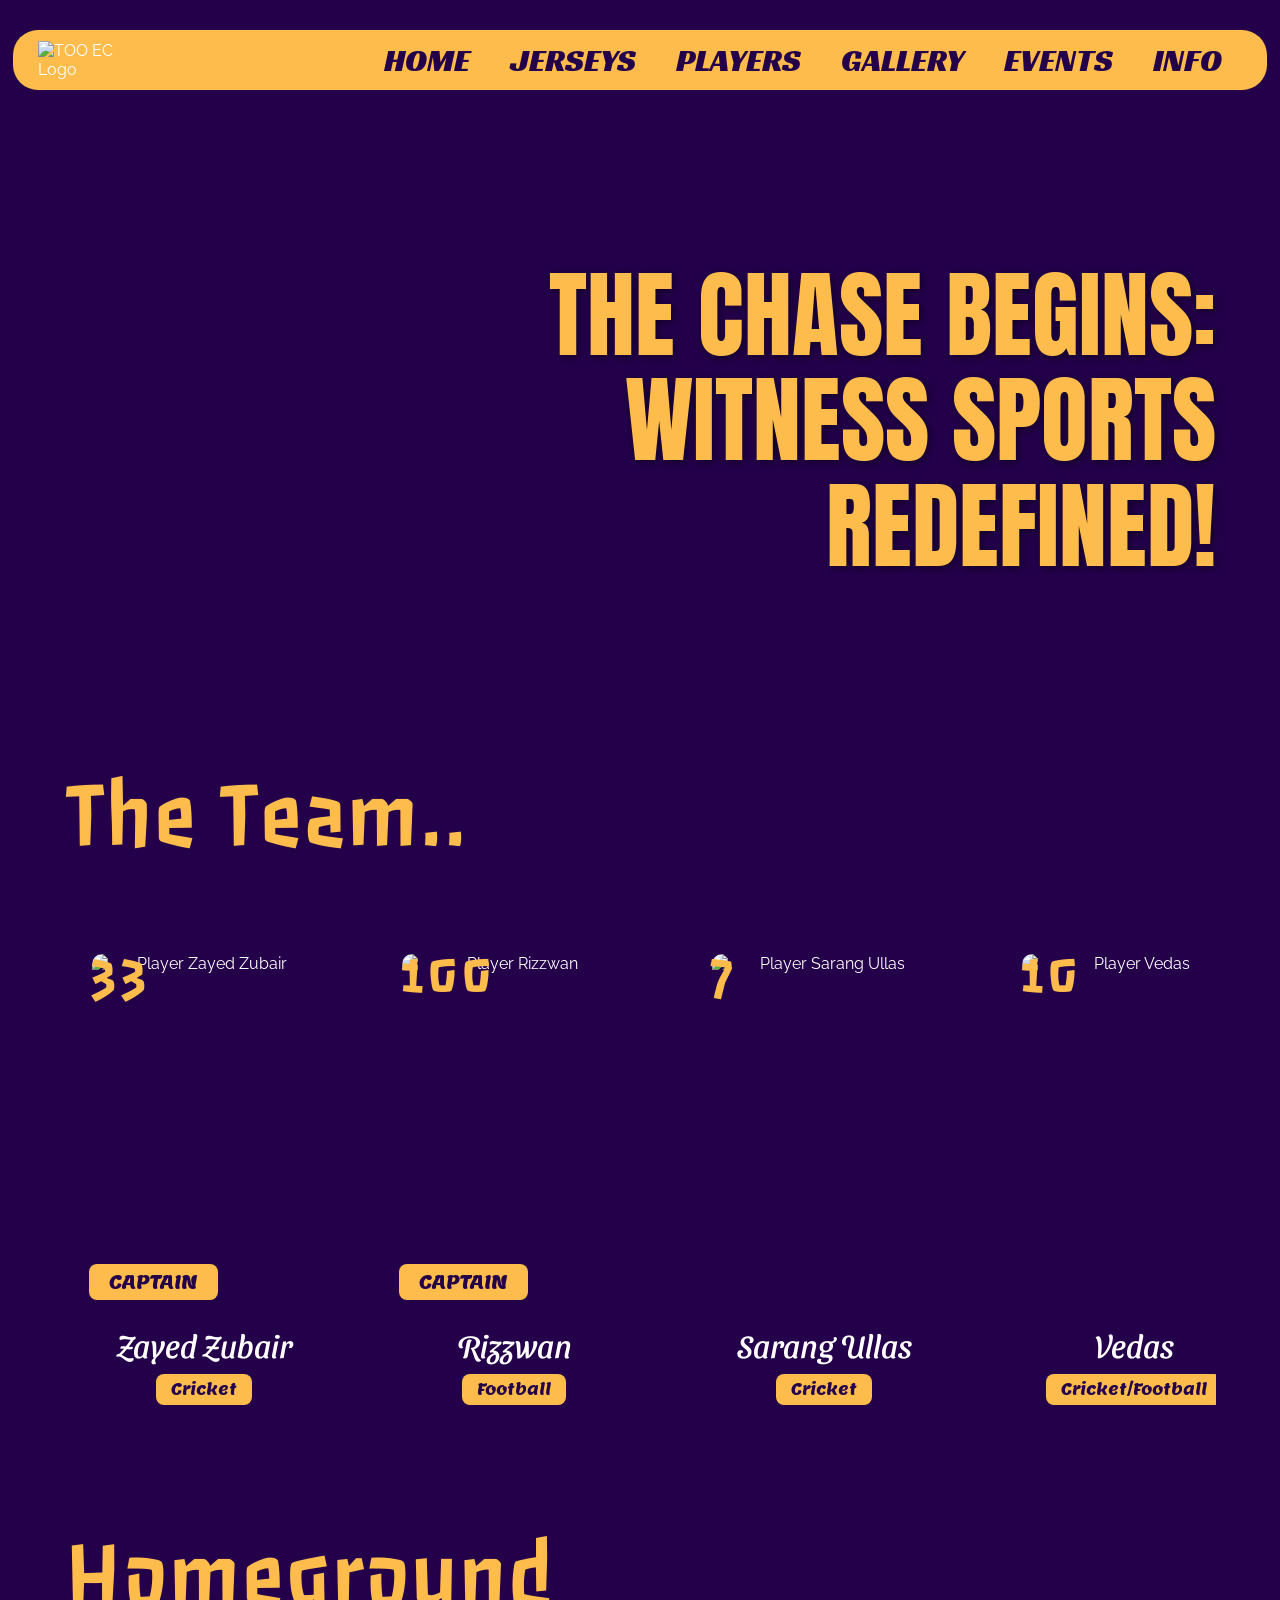
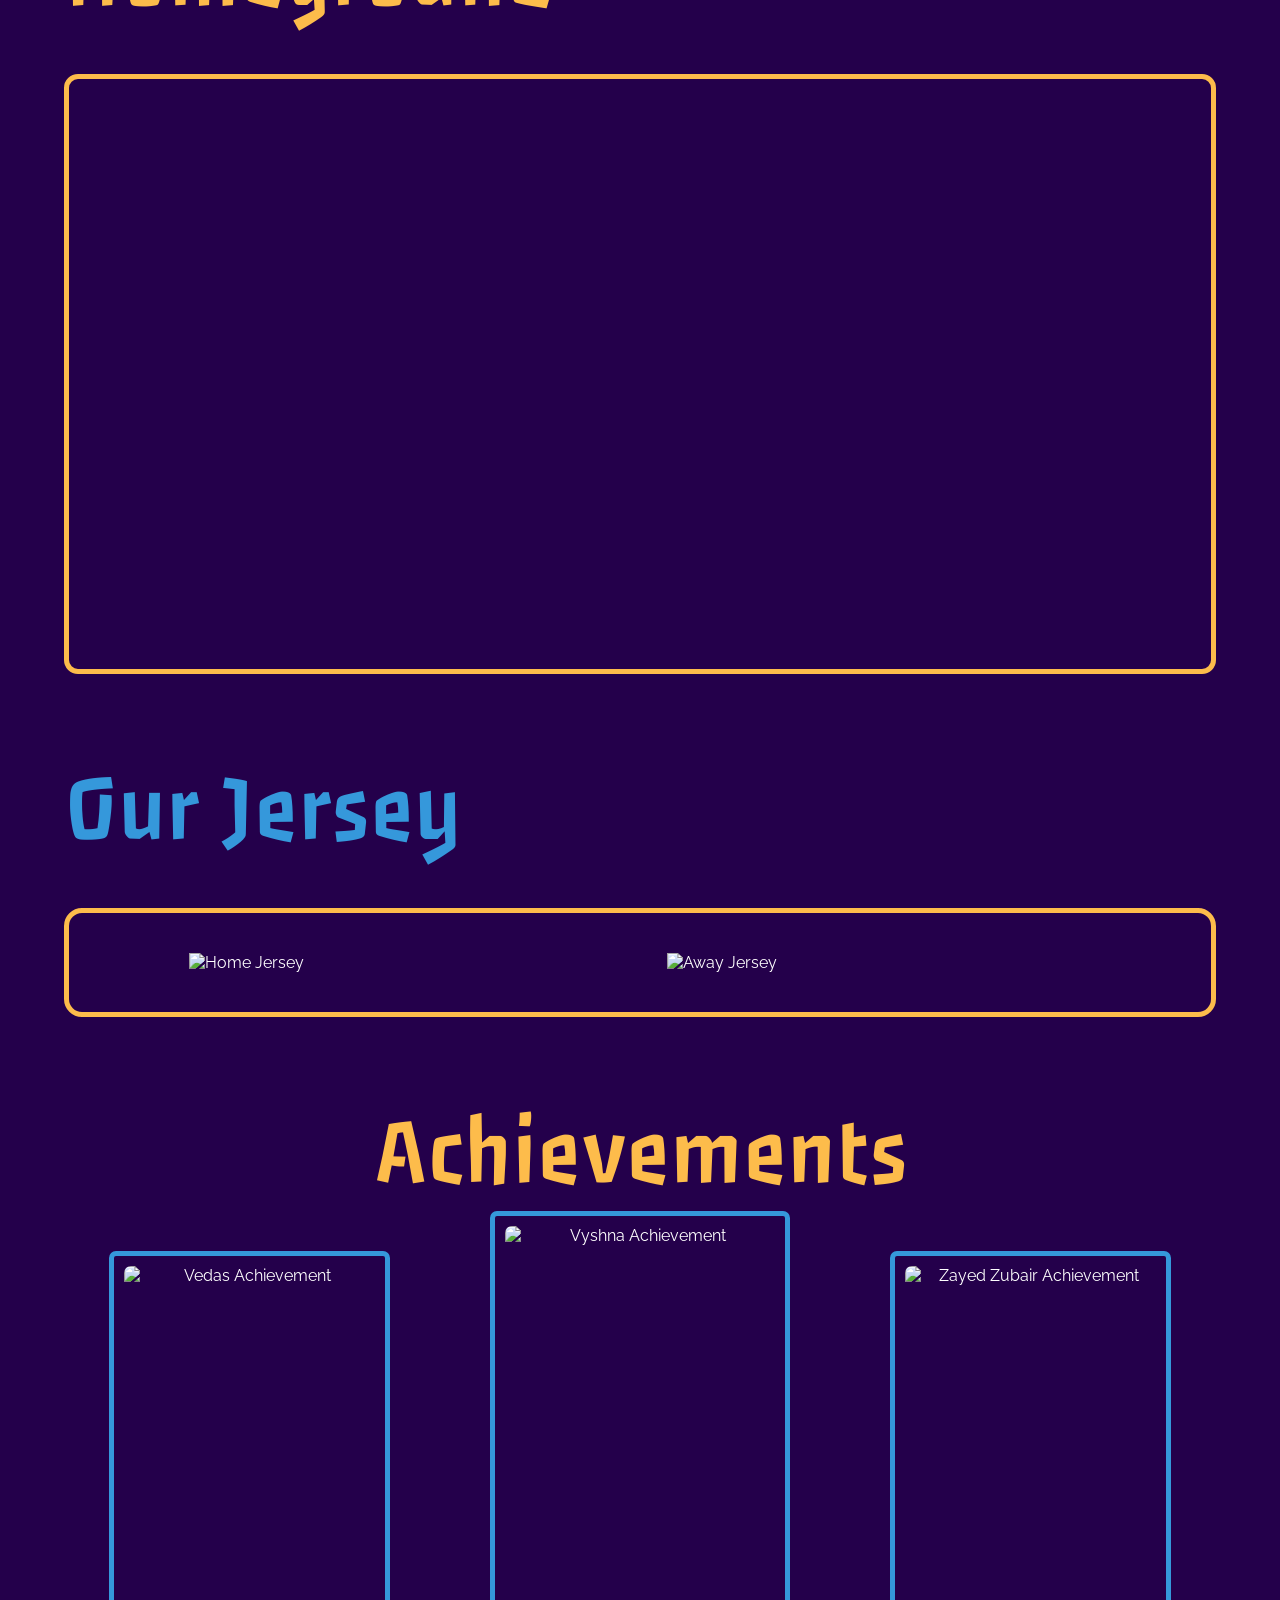
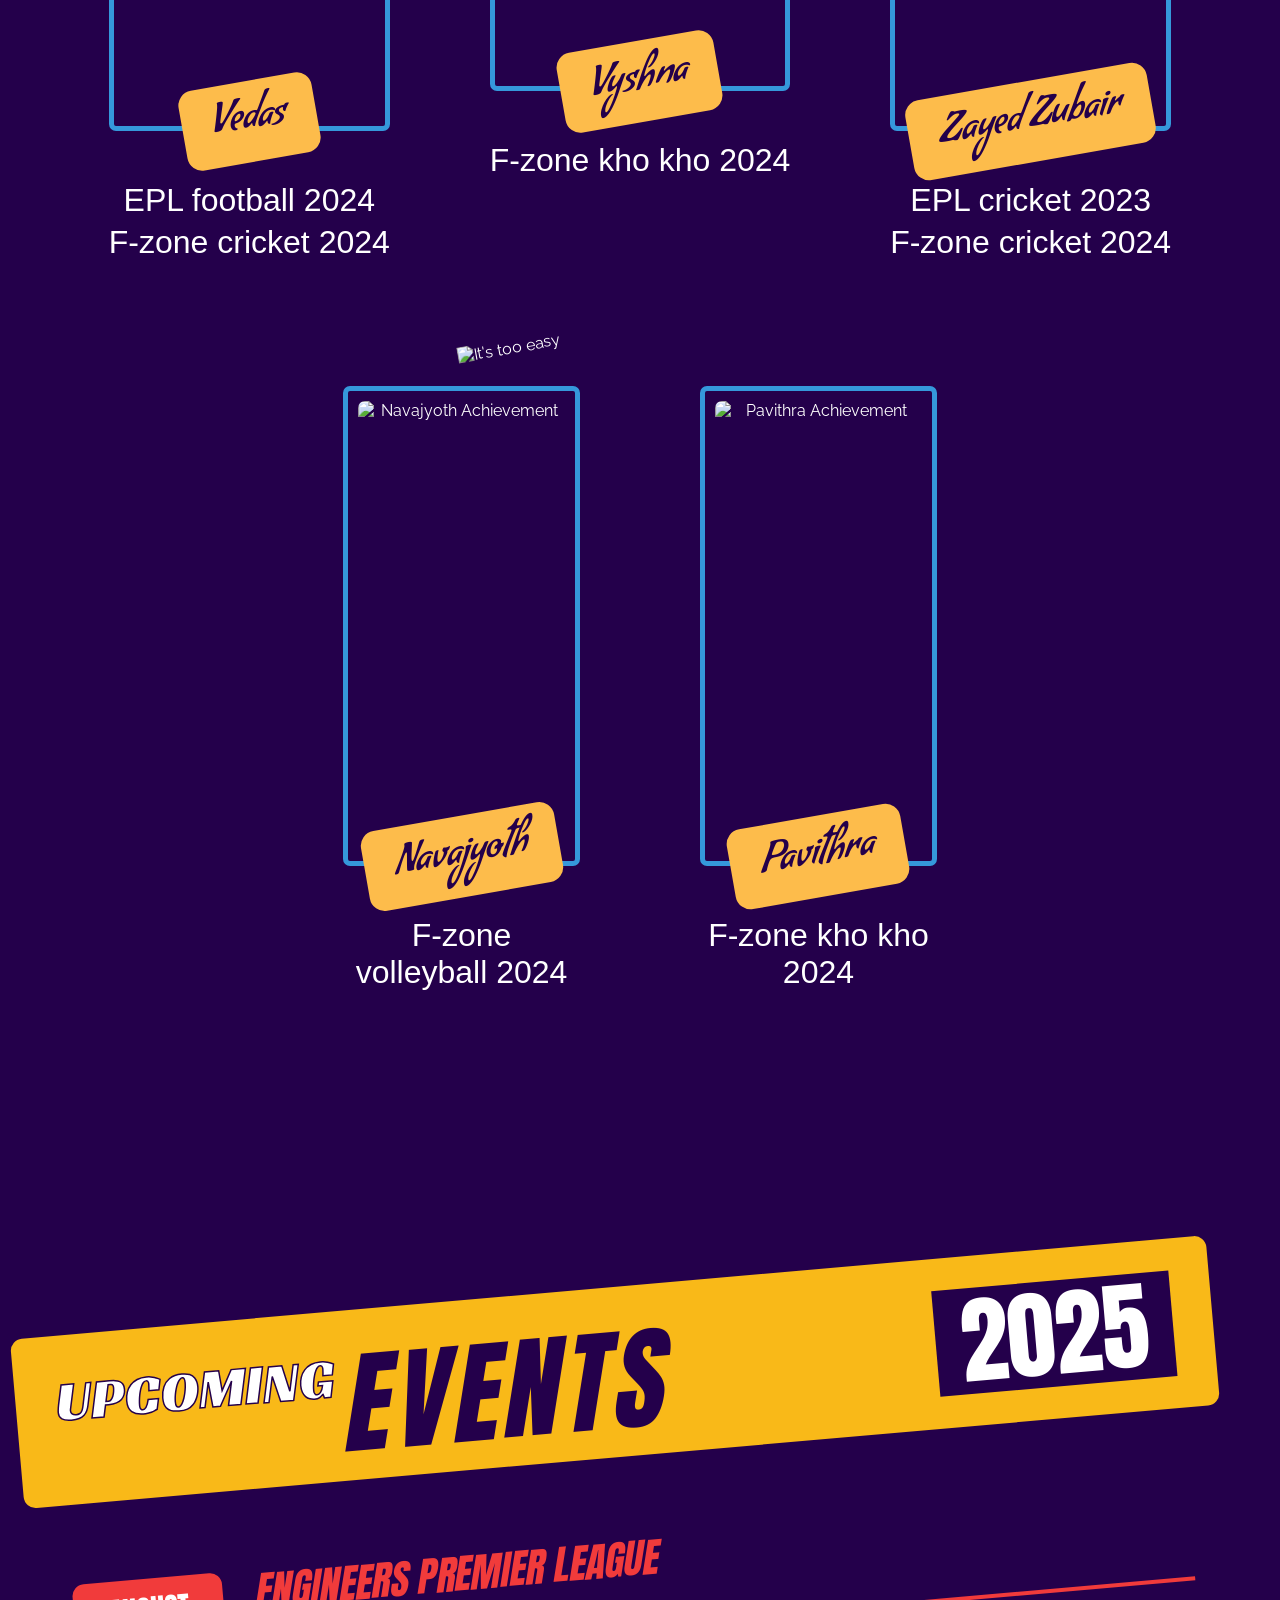
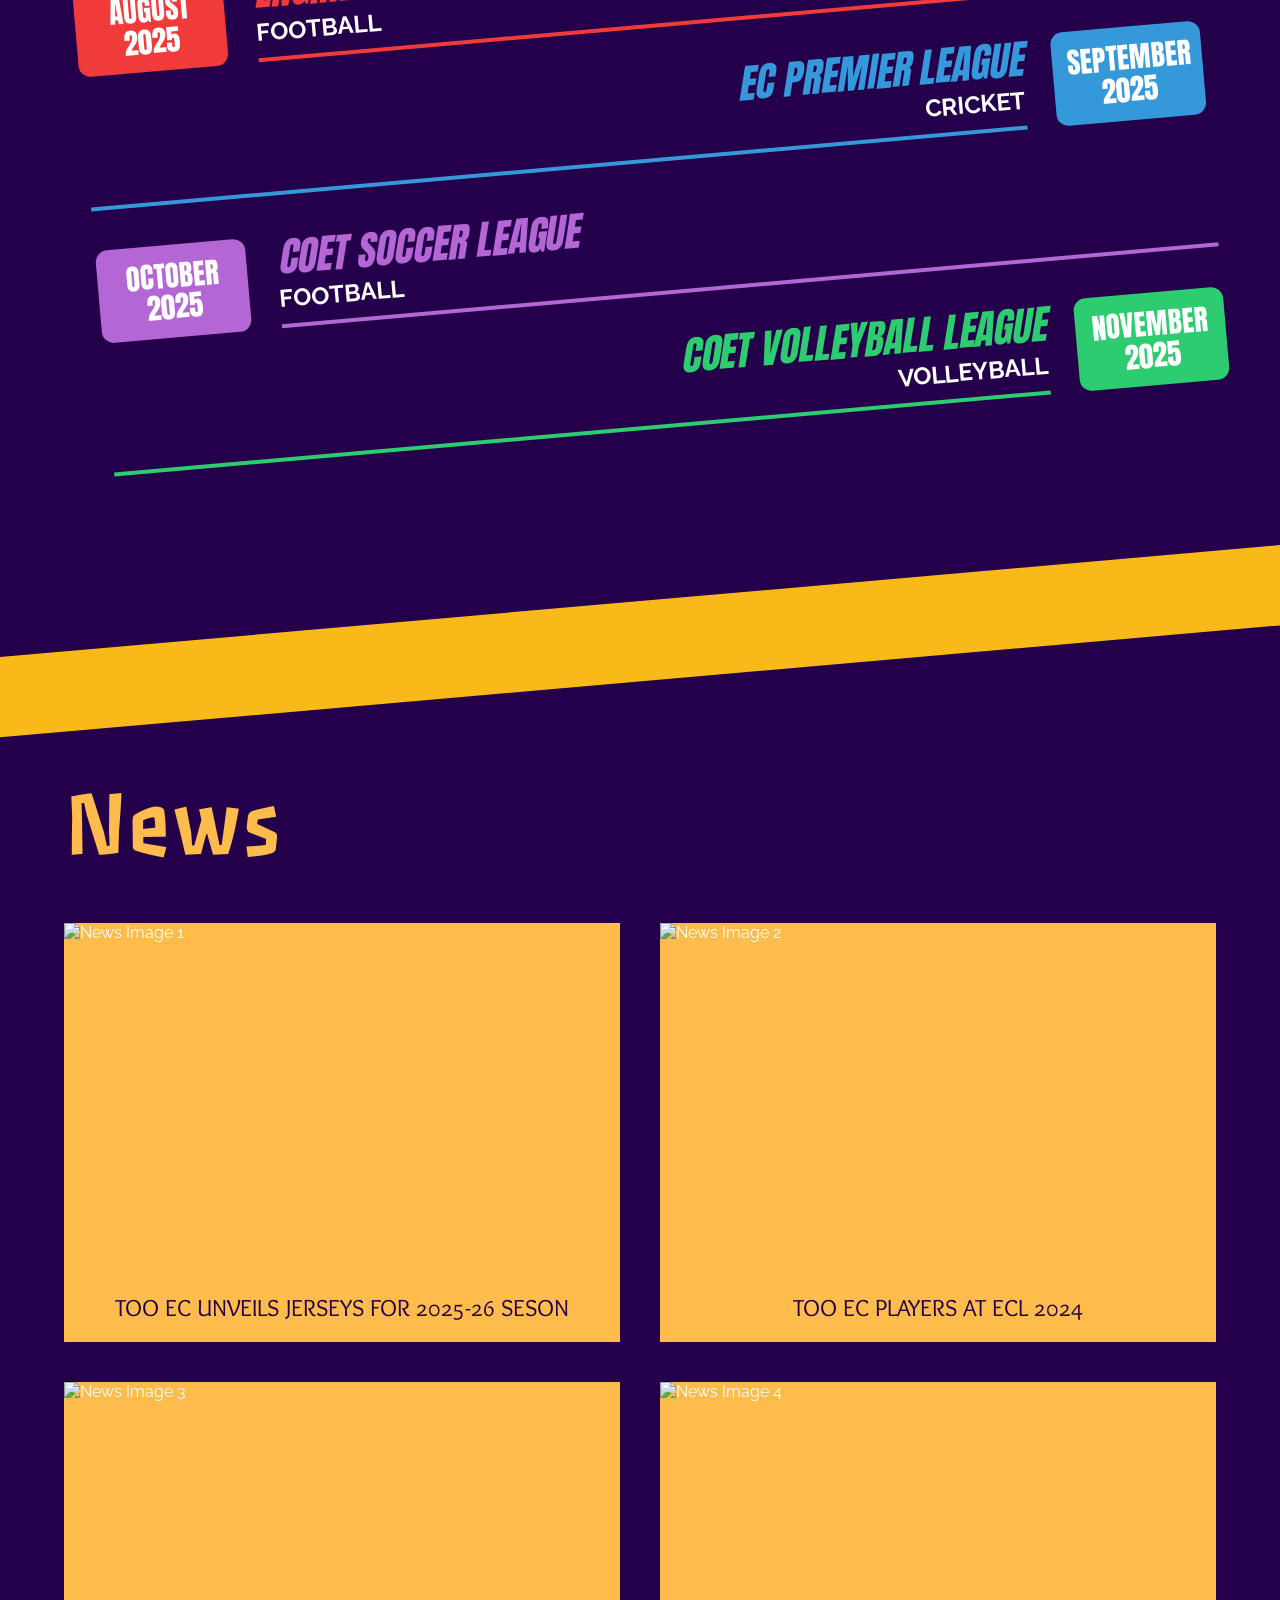
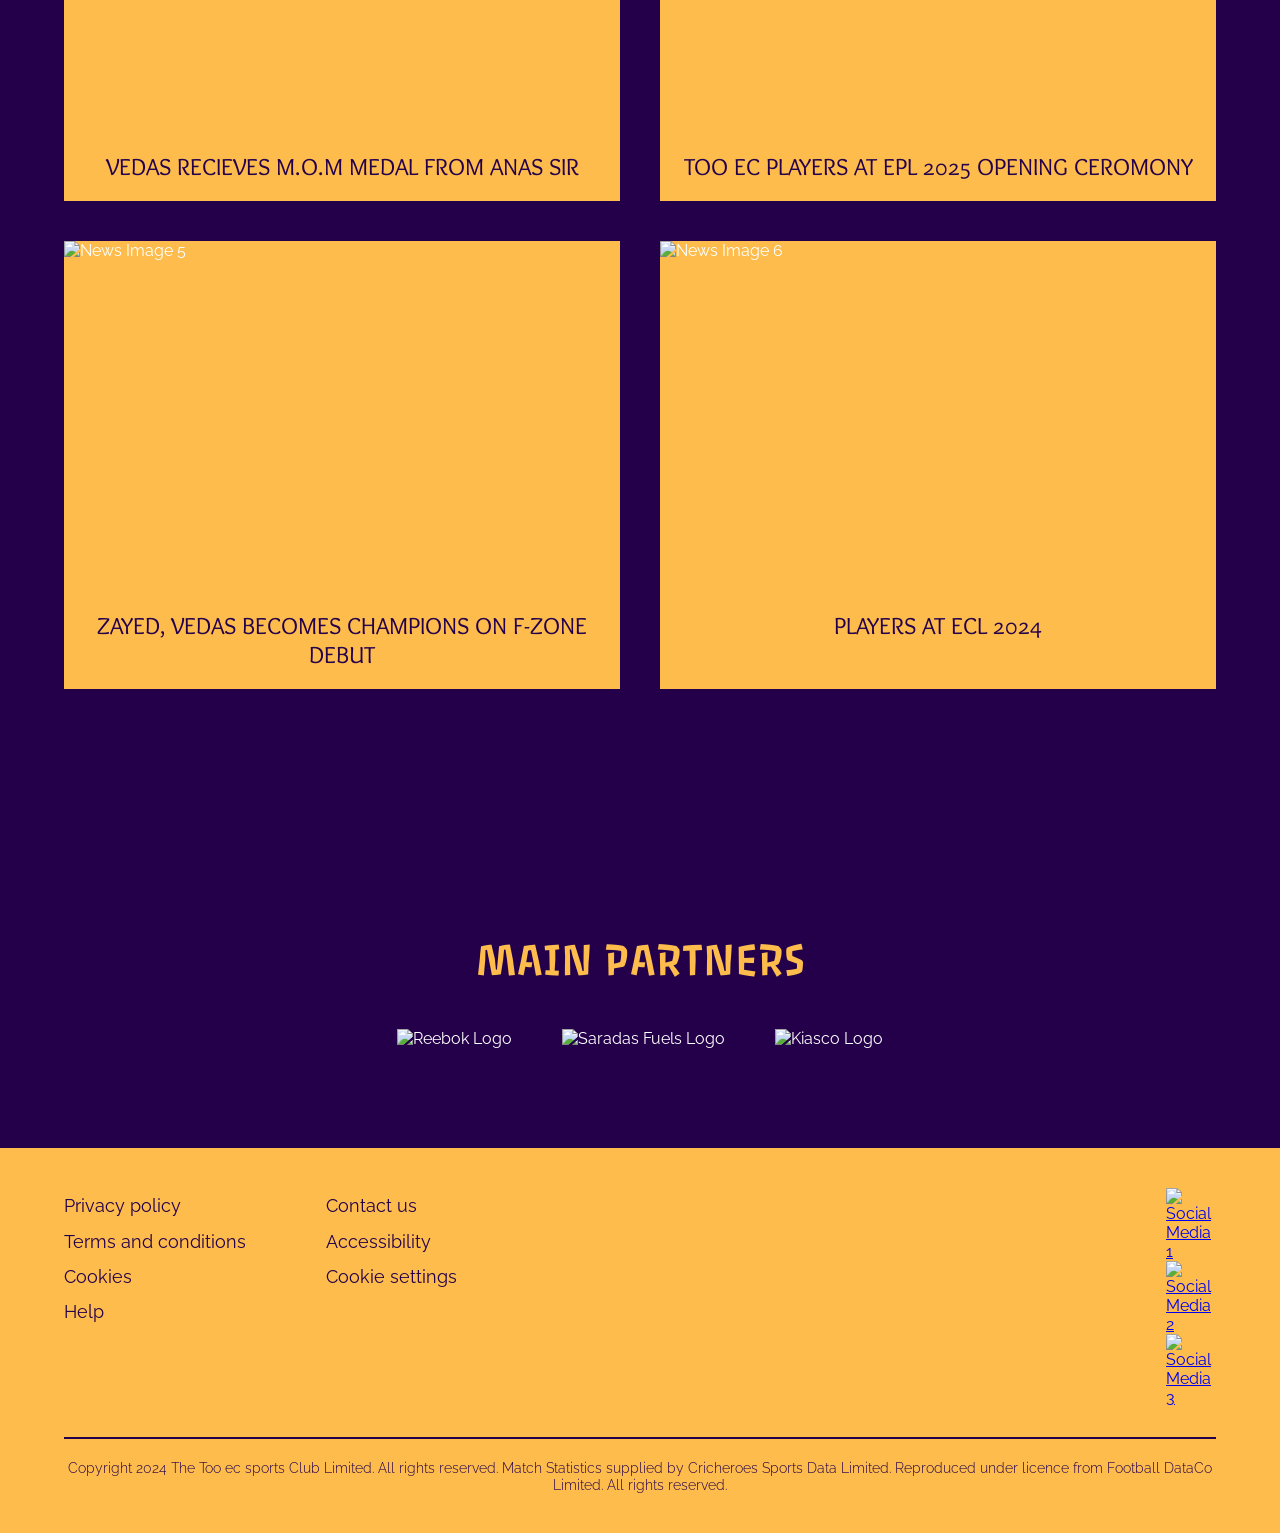
==== commit f939cd11: "Update index.html" ====
--- a/index.html
+++ b/index.html
@@ -8,15 +8,19 @@
     <!-- Page Title -->
     <title>ItsTooEC-Sports</title>
     
-    <!-- OPTIMIZATION: Preconnect to Google Fonts servers to speed up font loading. -->
+    <!-- OPTIMIZATION: Preconnect to Google Fonts and Cloudinary servers -->
     <link rel="preconnect" href="https://fonts.googleapis.com">
     <link rel="preconnect" href="https://fonts.gstatic.com" crossorigin>
+    <link rel="preconnect" href="https://res.cloudinary.com">
     
-    <!-- OPTIMIZATION: Load fonts directly and asynchronously. This is faster than @import. -->
-    <link href="https://fonts.googleapis.com/css2?family=Passero+One&family=Sansita+Swashed:wght@700&family=Lemon&family=Condiment&family=Overlock+SC&family=Rajdhani&family=Racing+Sans+One&family=Raleway:wght@300;400;700&family=Anton&display=swap" rel="stylesheet">
+    <!-- OPTIMIZATION: Preload the most critical font file (Anton for the hero text) -->
+    <link rel="preload" href="https://fonts.gstatic.com/s/anton/v25/1Ptgg87LROyAm3Kz-C8.woff2" as="font" type="font/woff2" crossorigin>
     
-    <!-- Favicon using an absolute CDN path to ensure it loads -->
-    <link rel="icon" href="https://res.cloudinary.com/dicyfv549/image/upload/w_64,f_auto,q_auto/v1753626069/v1438_46_bhsvbp.png" type="image/png">
+    <!-- OPTIMIZATION: Load fonts asynchronously to prevent render blocking -->
+    <link href="https://fonts.googleapis.com/css2?family=Passero+One&family=Sansita+Swashed:wght@700&family=Lemon&family=Condiment&family=Overlock+SC&family=Rajdhani&family=Racing+Sans+One&family=Raleway:wght@300;400;700&family=Anton&display=swap" rel="stylesheet" media="print" onload="this.media='all'">
+    
+    <!-- Favicon using an absolute CDN path -->
+    <link rel="icon" href="https://res.cloudinary.com/dicyfv549/image/upload/w_64,f_auto,q_auto:good/v1753626069/v1438_46_bhsvbp.png" type="image/png">
     
     <!-- OPTIMIZATION: CRITICAL CSS -->
     <style>
@@ -41,7 +45,6 @@
             --font-stronger-together: 'Lemon', cursive;
         }
         * { box-sizing: border-box; margin: 0; padding: 0; }
-        /* FEATURE: Added smooth scrolling behavior */
         html { scroll-behavior: smooth; }
         html, body { overflow-x: hidden; }
         body { background-color: var(--primary-bg); color: var(--text-light); font-family: var(--font-body); font-size: 16px; }
@@ -51,12 +54,14 @@
         .main-nav a { text-decoration: none; color: var(--text-dark); font-family: var(--font-subheading); font-size: 2rem; margin: 0 20px; transition: color 0.3s; }
         .menu-toggle { display: none; cursor: pointer; z-index: 1001; }
         .menu-toggle .bar { width: 30px; height: 3px; background-color: var(--text-dark); margin: 6px 0; transition: 0.4s; }
-        /* OPTIMIZATION: Using a smaller, optimized background for mobile first */
-        .hero { background: url('https://res.cloudinary.com/dicyfv549/image/upload/w_800,f_auto,q_auto/v1753626071/v1476_3_mkyuep.png') no-repeat center center; background-size: cover; min-height: 600px; padding-right: 5%; display: flex; align-items: center; justify-content: flex-end; }
+        .hero { background-image: url('https://res.cloudinary.com/dicyfv549/image/upload/w_480,f_auto,q_auto:eco,e_blur:200/v1753626071/v1476_3_mkyuep.png'); background-size: cover; background-position: center; min-height: 600px; padding-right: 5%; display: flex; align-items: center; justify-content: flex-end; }
         .hero-text { font-family: var(--font-display); font-size: 6rem; color: var(--primary-yellow); text-align: right; line-height: 1.1; text-shadow: 2px 2px 8px rgba(0,0,0,0.5); }
-        @media (min-width: 768px) {
-            /* OPTIMIZATION: Load a larger background image for larger screens */
-            .hero { background-image: url('https://res.cloudinary.com/dicyfv549/image/upload/w_1920,f_auto,q_auto/v1753626071/v1476_3_mkyuep.png'); }
+        
+        @media (min-width: 481px) {
+            .hero { background-image: url('https://res.cloudinary.com/dicyfv549/image/upload/w_1024,f_auto,q_auto:good/v1753626071/v1476_3_mkyuep.png'); }
+        }
+        @media (min-width: 1025px) {
+            .hero { background-image: url('https://res.cloudinary.com/dicyfv549/image/upload/w_1920,f_auto,q_auto:good/v1753626071/v1476_3_mkyuep.png'); }
         }
         @media (max-width: 1024px) {
             .menu-toggle { display: block; }
@@ -77,7 +82,7 @@
     <style>
         .container { width: 90%; max-width: 1440px; margin: 0 auto; padding: 40px 0; }
         h1, h2, h3 { font-weight: normal; }
-        img { max-width: 100%; height: auto; display: block; }
+        img, picture { max-width: 100%; height: auto; display: block; }
         .main-nav a:hover { color: var(--accent-blue); }
         .section-title { font-family: var(--font-heading); font-size: 6rem; color: var(--primary-yellow); margin-bottom: 40px; }
         .section-title.blue { color: var(--accent-blue); }
@@ -86,15 +91,16 @@
         .player-gallery::-webkit-scrollbar { display: none; }
         .player-gallery { -ms-overflow-style: none; scrollbar-width: none; }
         .player-card { flex: 0 0 280px; height: 506px; padding: 15px; text-align: center; position: relative; display: flex; flex-direction: column; justify-content: flex-start; align-items: center; overflow: hidden; }
-        .player-card::before { content: ''; position: absolute; top: 0; left: 0; right: 0; bottom: 0; background: url('https://res.cloudinary.com/dicyfv549/image/upload/w_280,f_auto,q_auto/v1753626066/v1438_106_cxhnsb.png') no-repeat; background-size: 100% 100%; filter: blur(2px); z-index: -1; transform: scale(1.05); }
+        .player-card::before { content: ''; position: absolute; top: 0; left: 0; right: 0; bottom: 0; background: url('https://res.cloudinary.com/dicyfv549/image/upload/w_280,f_auto,q_auto:good/v1753626066/v1438_106_cxhnsb.png') no-repeat; background-size: 100% 100%; filter: blur(2px); z-index: -1; transform: scale(1.05); }
         .player-card .player-no { position: absolute; top: 20px; left: 25px; font-family: var(--font-heading); font-size: 4rem; color: var(--primary-yellow); }
         .player-card .player-name { font-family: var(--font-player-name); font-size: 2rem; color: var(--text-light); margin-bottom: 10px; }
         .player-card .player-tag { background-color: var(--primary-yellow); color: var(--text-dark); font-family: var(--font-tag); padding: 5px 15px; border-radius: 8px; display: inline-block; }
         .player-card .captain-tag { position: absolute; top: 350px; left: 25px; background-color: var(--primary-yellow); color: var(--text-dark); font-family: var(--font-tag); padding: 5px 20px; border-radius: 8px; font-size: 1.2rem; }
-        .player-card .player-image { width: 90%; height: 380px; object-fit: cover; border-radius: 10px; margin-top: 25px; margin-bottom: 15px; pointer-events: none; }
-        .homeground-image { border: 5px solid var(--primary-yellow); border-radius: 14px; height: 600px; width: 100%; background: url('https://res.cloudinary.com/dicyfv549/image/upload/w_1200,f_auto,q_auto/v1753626072/v1480_9_jpoata.jpg') no-repeat center center; background-size: cover; }
+        .player-card .player-image { width: 90%; height: 380px; border-radius: 10px; margin-top: 25px; margin-bottom: 15px; overflow: hidden; }
+        .player-card .player-image img { width: 100%; height: 100%; object-fit: cover; }
+        .homeground-image { border: 5px solid var(--primary-yellow); border-radius: 14px; height: 600px; width: 100%; background: url('https://res.cloudinary.com/dicyfv549/image/upload/w_1200,f_auto,q_auto:good/v1753626072/v1480_9_jpoata.jpg') no-repeat center center; background-size: cover; }
         .jersey-container { border: 5px solid var(--primary-yellow); border-radius: 18px; padding: 40px; display: flex; justify-content: center; gap: 5%; }
-        .jersey-container img { width: 40%; max-width: 480px; }
+        .jersey-container picture { width: 40%; max-width: 480px; }
         .achievements-section { position: relative; }
         .achievements-grid { display: grid; grid-template-columns: repeat(3, 1fr); gap: 20px; justify-items: center; align-items: start; }
         .achievements-grid > .achievement-card:nth-child(2) { position: relative; top: -40px; }
@@ -102,7 +108,8 @@
         .bottom-row .achievement-card { width: calc(33.33% - 10px); }
         .achievement-card { text-align: center; }
         .achievement-card .photo-frame { border: 5px solid var(--accent-blue); border-radius: 7px; padding: 10px; background-color: var(--primary-bg); margin-bottom: -50px; position: relative; z-index: 1; }
-        .achievement-card .photo-frame img { width: 100%; height: 450px; object-fit: cover; border-radius: 7px; }
+        .achievement-card .photo-frame picture { width: 100%; height: 450px; border-radius: 7px; overflow: hidden; display: block; }
+        .achievement-card .photo-frame img { width: 100%; height: 100%; object-fit: cover; }
         .achievement-card .name-plate { background-color: var(--primary-yellow); color: var(--text-dark); font-family: var(--font-achievement); font-size: 2.5rem; padding: 10px 30px; border-radius: 15px; transform: rotate(-10deg); display: inline-block; position: relative; z-index: 2; }
         .achievement-card .achievements-list { list-style: none; padding-top: 20px; }
         .achievement-card .achievements-list li { font-family: 'Juice ITC', sans-serif; font-size: 2rem; color: var(--text-light); margin-bottom: 5px; }
@@ -143,7 +150,8 @@
         .news-section { margin-top: 150px; }
         .news-grid { display: grid; grid-template-columns: repeat(auto-fit, minmax(400px, 1fr)); gap: 40px; }
         .news-card { background-color: var(--primary-yellow); overflow: hidden; }
-        .news-card img { width: 100%; height: 350px; object-fit: cover; }
+        .news-card picture { width: 100%; height: 350px; }
+        .news-card img { width: 100%; height: 100%; object-fit: cover; }
         .news-card .caption { padding: 20px; color: var(--text-dark); font-family: var(--font-news); font-size: 1.5rem; text-align: center; }
         .stronger-together-section { padding: 40px 0; text-align: center; }
         .marquee-container { max-width: 40%; margin: 0 auto; overflow: hidden; white-space: nowrap; }
@@ -181,7 +189,7 @@
             .container { width: 100%; padding-left: 15px; padding-right: 15px; padding-top: 20px; padding-bottom: 20px; }
             .section-title { font-size: 2.5rem; }
             .jersey-container { flex-direction: column; align-items: center; gap: 30px; padding: 20px; }
-            .jersey-container img { width: 80%; }
+            .jersey-container picture { width: 80%; }
             .achievements-grid { grid-template-columns: 1fr; gap: 60px; }
             .achievement-card .name-plate { font-size: 2rem; }
             .its-too-easy-img { display: none; }
@@ -203,7 +211,7 @@
 
     <header class="main-header">
         <div class="logo">
-            <img src="https://res.cloudinary.com/dicyfv549/image/upload/w_100,f_auto,q_auto/v1753626069/v1438_46_bhsvbp.png" alt="TOO EC Logo">
+            <img src="https://res.cloudinary.com/dicyfv549/image/upload/w_100,f_auto,q_auto:good/v1753626069/v1438_46_bhsvbp.png" alt="TOO EC Logo">
         </div>
         <div class="menu-toggle" id="mobile-menu">
             <div class="bar"></div>
@@ -235,111 +243,220 @@
             <h2 class="section-title">The Team..</h2>
             <div class="player-gallery">
                 <div class="player-card">
-                    <img src="https://res.cloudinary.com/dicyfv549/image/upload/w_252,h_380,c_fill,f_auto,q_auto/v1753626071/v1438_77_t2elle.png" alt="Player Zayed Zubair" class="player-image" loading="lazy" decoding="async">
+                    <div class="player-image">
+                        <picture>
+                           <source type="image/avif" srcset="https://res.cloudinary.com/dicyfv549/image/upload/w_252,h_380,c_fill,f_avif,q_auto:good/v1753626071/v1438_77_t2elle.png">
+                           <source type="image/webp" srcset="https://res.cloudinary.com/dicyfv549/image/upload/w_252,h_380,c_fill,f_webp,q_auto:good/v1753626071/v1438_77_t2elle.png">
+                           <img src="https://res.cloudinary.com/dicyfv549/image/upload/w_252,h_380,c_fill,f_auto,q_auto:good/v1753626071/v1438_77_t2elle.png" alt="Player Zayed Zubair" loading="lazy" decoding="async">
+                        </picture>
+                    </div>
                     <div class="player-no">33</div>
                     <div class="captain-tag">CAPTAIN</div>
                     <h3 class="player-name">Zayed Zubair</h3>
                     <span class="player-tag">Cricket</span>
                 </div>
+                <!-- ... All other player cards updated with AVIF and WebP sources ... -->
                 <div class="player-card">
-                    <img src="https://res.cloudinary.com/dicyfv549/image/upload/w_252,h_380,c_fill,f_auto,q_auto/v1753626071/v1438_86_k5dopk.png" alt="Player Rizzwan" class="player-image" loading="lazy" decoding="async">
+                    <div class="player-image">
+                        <picture>
+                           <source type="image/avif" srcset="https://res.cloudinary.com/dicyfv549/image/upload/w_252,h_380,c_fill,f_avif,q_auto:good/v1753626071/v1438_86_k5dopk.png">
+                           <source type="image/webp" srcset="https://res.cloudinary.com/dicyfv549/image/upload/w_252,h_380,c_fill,f_webp,q_auto:good/v1753626071/v1438_86_k5dopk.png">
+                           <img src="https://res.cloudinary.com/dicyfv549/image/upload/w_252,h_380,c_fill,f_auto,q_auto:good/v1753626071/v1438_86_k5dopk.png" alt="Player Rizzwan" loading="lazy" decoding="async">
+                        </picture>
+                    </div>
                     <div class="player-no">100</div>
                     <div class="captain-tag">CAPTAIN</div>
                     <h3 class="player-name">Rizzwan</h3>
                     <span class="player-tag">Football</span>
                 </div>
-                <div class="player-card">
-                    <img src="https://res.cloudinary.com/dicyfv549/image/upload/w_252,h_380,c_fill,f_auto,q_auto/v1753626071/v1438_98_gekrb1.png" alt="Player Sarang Ullas" class="player-image" loading="lazy" decoding="async">
+                 <div class="player-card">
+                    <div class="player-image">
+                        <picture>
+                           <source type="image/avif" srcset="https://res.cloudinary.com/dicyfv549/image/upload/w_252,h_380,c_fill,f_avif,q_auto:good/v1753626071/v1438_98_gekrb1.png">
+                           <source type="image/webp" srcset="https://res.cloudinary.com/dicyfv549/image/upload/w_252,h_380,c_fill,f_webp,q_auto:good/v1753626071/v1438_98_gekrb1.png">
+                           <img src="https://res.cloudinary.com/dicyfv549/image/upload/w_252,h_380,c_fill,f_auto,q_auto:good/v1753626071/v1438_98_gekrb1.png" alt="Player Sarang Ullas" loading="lazy" decoding="async">
+                        </picture>
+                    </div>
                     <div class="player-no">7</div>
                     <h3 class="player-name">Sarang Ullas</h3>
                     <span class="player-tag">Cricket</span>
                 </div>
-                <div class="player-card">
-                    <img src="https://res.cloudinary.com/dicyfv549/image/upload/w_252,h_380,c_fill,f_auto,q_auto/v1753626070/v1438_67_buwuzm.png" alt="Player Vedas" class="player-image" loading="lazy" decoding="async">
+                 <div class="player-card">
+                    <div class="player-image">
+                        <picture>
+                           <source type="image/avif" srcset="https://res.cloudinary.com/dicyfv549/image/upload/w_252,h_380,c_fill,f_avif,q_auto:good/v1753626070/v1438_67_buwuzm.png">
+                           <source type="image/webp" srcset="https://res.cloudinary.com/dicyfv549/image/upload/w_252,h_380,c_fill,f_webp,q_auto:good/v1753626070/v1438_67_buwuzm.png">
+                           <img src="https://res.cloudinary.com/dicyfv549/image/upload/w_252,h_380,c_fill,f_auto,q_auto:good/v1753626070/v1438_67_buwuzm.png" alt="Player Vedas" loading="lazy" decoding="async">
+                        </picture>
+                    </div>
                     <div class="player-no">10</div>
                     <h3 class="player-name">Vedas</h3>
                     <span class="player-tag">Cricket/Football</span>
                 </div>
-                <div class="player-card">
-                    <img src="https://res.cloudinary.com/dicyfv549/image/upload/w_252,h_380,c_fill,f_auto,q_auto/v1753626067/v1438_119_tvt1y4.png" alt="Player Shivanandh" class="player-image" loading="lazy" decoding="async">
+                 <div class="player-card">
+                    <div class="player-image">
+                        <picture>
+                           <source type="image/avif" srcset="https://res.cloudinary.com/dicyfv549/image/upload/w_252,h_380,c_fill,f_avif,q_auto:good/v1753626067/v1438_119_tvt1y4.png">
+                           <source type="image/webp" srcset="https://res.cloudinary.com/dicyfv549/image/upload/w_252,h_380,c_fill,f_webp,q_auto:good/v1753626067/v1438_119_tvt1y4.png">
+                           <img src="https://res.cloudinary.com/dicyfv549/image/upload/w_252,h_380,c_fill,f_auto,q_auto:good/v1753626067/v1438_119_tvt1y4.png" alt="Player Shivanandh" loading="lazy" decoding="async">
+                        </picture>
+                    </div>
                     <div class="player-no">16</div>
                     <h3 class="player-name">Shivanandh</h3>
                     <span class="player-tag">Cricket/Football</span>
                 </div>
-                <div class="player-card">
-                    <img src="https://res.cloudinary.com/dicyfv549/image/upload/w_252,h_380,c_fill,f_auto,q_auto/v1753626067/v1438_213_vwh3sy.png" alt="Player Maanas" class="player-image" loading="lazy" decoding="async">
+                 <div class="player-card">
+                    <div class="player-image">
+                        <picture>
+                           <source type="image/avif" srcset="https://res.cloudinary.com/dicyfv549/image/upload/w_252,h_380,c_fill,f_avif,q_auto:good/v1753626067/v1438_213_vwh3sy.png">
+                           <source type="image/webp" srcset="https://res.cloudinary.com/dicyfv549/image/upload/w_252,h_380,c_fill,f_webp,q_auto:good/v1753626067/v1438_213_vwh3sy.png">
+                           <img src="https://res.cloudinary.com/dicyfv549/image/upload/w_252,h_380,c_fill,f_auto,q_auto:good/v1753626067/v1438_213_vwh3sy.png" alt="Player Maanas" loading="lazy" decoding="async">
+                        </picture>
+                    </div>
                     <div class="player-no">17</div>
                     <h3 class="player-name">Maanas</h3>
                     <span class="player-tag">Cricket</span>
                 </div>
-                <div class="player-card">
-                    <img src="https://res.cloudinary.com/dicyfv549/image/upload/w_252,h_380,c_fill,f_auto,q_auto/v1753626068/v1438_148_e7pgkg.png" alt="Player Rithin raj" class="player-image" loading="lazy" decoding="async">
+                 <div class="player-card">
+                    <div class="player-image">
+                        <picture>
+                           <source type="image/avif" srcset="https://res.cloudinary.com/dicyfv549/image/upload/w_252,h_380,c_fill,f_avif,q_auto:good/v1753626068/v1438_148_e7pgkg.png">
+                           <source type="image/webp" srcset="https://res.cloudinary.com/dicyfv549/image/upload/w_252,h_380,c_fill,f_webp,q_auto:good/v1753626068/v1438_148_e7pgkg.png">
+                           <img src="https://res.cloudinary.com/dicyfv549/image/upload/w_252,h_380,c_fill,f_auto,q_auto:good/v1753626068/v1438_148_e7pgkg.png" alt="Player Rithin raj" loading="lazy" decoding="async">
+                        </picture>
+                    </div>
                     <div class="player-no">3</div>
                     <h3 class="player-name">Rithin raj</h3>
                     <span class="player-tag">Cricket/Football</span>
                 </div>
-                <div class="player-card">
-                    <img src="https://res.cloudinary.com/dicyfv549/image/upload/w_252,h_380,c_fill,f_auto,q_auto/v1753626068/v1438_135_yjicgp.png" alt="Player Pranav" class="player-image" loading="lazy" decoding="async">
+                 <div class="player-card">
+                    <div class="player-image">
+                        <picture>
+                           <source type="image/avif" srcset="https://res.cloudinary.com/dicyfv549/image/upload/w_252,h_380,c_fill,f_avif,q_auto:good/v1753626068/v1438_135_yjicgp.png">
+                           <source type="image/webp" srcset="https://res.cloudinary.com/dicyfv549/image/upload/w_252,h_380,c_fill,f_webp,q_auto:good/v1753626068/v1438_135_yjicgp.png">
+                           <img src="https://res.cloudinary.com/dicyfv549/image/upload/w_252,h_380,c_fill,f_auto,q_auto:good/v1753626068/v1438_135_yjicgp.png" alt="Player Pranav" loading="lazy" decoding="async">
+                        </picture>
+                    </div>
                     <div class="player-no">11</div>
                     <h3 class="player-name">Pranav</h3>
                     <span class="player-tag">Football</span>
                 </div>
-                <div class="player-card">
-                    <img src="https://res.cloudinary.com/dicyfv549/image/upload/w_252,h_380,c_fill,f_auto,q_auto/v1753626068/v1438_157_ses7da.png" alt="Player Rishikesh" class="player-image" loading="lazy" decoding="async">
+                 <div class="player-card">
+                    <div class="player-image">
+                        <picture>
+                           <source type="image/avif" srcset="https://res.cloudinary.com/dicyfv549/image/upload/w_252,h_380,c_fill,f_avif,q_auto:good/v1753626068/v1438_157_ses7da.png">
+                           <source type="image/webp" srcset="https://res.cloudinary.com/dicyfv549/image/upload/w_252,h_380,c_fill,f_webp,q_auto:good/v1753626068/v1438_157_ses7da.png">
+                           <img src="https://res.cloudinary.com/dicyfv549/image/upload/w_252,h_380,c_fill,f_auto,q_auto:good/v1753626068/v1438_157_ses7da.png" alt="Player Rishikesh" loading="lazy" decoding="async">
+                        </picture>
+                    </div>
                     <div class="player-no">9</div>
                     <h3 class="player-name">Rishikesh</h3>
                     <span class="player-tag">Football</span>
                 </div>
-                <div class="player-card">
-                    <img src="https://res.cloudinary.com/dicyfv549/image/upload/w_252,h_380,c_fill,f_auto,q_auto/v1753626069/v1438_164_lbbqaq.png" alt="Player Shanu" class="player-image" loading="lazy" decoding="async">
+                 <div class="player-card">
+                    <div class="player-image">
+                        <picture>
+                           <source type="image/avif" srcset="https://res.cloudinary.com/dicyfv549/image/upload/w_252,h_380,c_fill,f_avif,q_auto:good/v1753626069/v1438_164_lbbqaq.png">
+                           <source type="image/webp" srcset="https://res.cloudinary.com/dicyfv549/image/upload/w_252,h_380,c_fill,f_webp,q_auto:good/v1753626069/v1438_164_lbbqaq.png">
+                           <img src="https://res.cloudinary.com/dicyfv549/image/upload/w_252,h_380,c_fill,f_auto,q_auto:good/v1753626069/v1438_164_lbbqaq.png" alt="Player Shanu" loading="lazy" decoding="async">
+                        </picture>
+                    </div>
                     <div class="player-no">8</div>
                     <h3 class="player-name">Shanu</h3>
                     <span class="player-tag">Cricket/Football</span>
                 </div>
-                <div class="player-card">
-                    <img src="https://res.cloudinary.com/dicyfv549/image/upload/w_252,h_380,c_fill,f_auto,q_auto/v1753626067/v1438_108_aymjiu.png" alt="Player Yadhu" class="player-image" loading="lazy" decoding="async">
+                 <div class="player-card">
+                    <div class="player-image">
+                        <picture>
+                           <source type="image/avif" srcset="https://res.cloudinary.com/dicyfv549/image/upload/w_252,h_380,c_fill,f_avif,q_auto:good/v1753626067/v1438_108_aymjiu.png">
+                           <source type="image/webp" srcset="https://res.cloudinary.com/dicyfv549/image/upload/w_252,h_380,c_fill,f_webp,q_auto:good/v1753626067/v1438_108_aymjiu.png">
+                           <img src="https://res.cloudinary.com/dicyfv549/image/upload/w_252,h_380,c_fill,f_auto,q_auto:good/v1753626067/v1438_108_aymjiu.png" alt="Player Yadhu" loading="lazy" decoding="async">
+                        </picture>
+                    </div>
                     <div class="player-no">18</div>
                     <h3 class="player-name">Yadhu</h3>
                     <span class="player-tag">Cricket/Football</span>
                 </div>
-                <div class="player-card">
-                    <img src="https://res.cloudinary.com/dicyfv549/image/upload/w_252,h_380,c_fill,f_auto,q_auto/v1753626070/v1438_185_baonr3.png" alt="Player Sanju" class="player-image" loading="lazy" decoding="async">
+                 <div class="player-card">
+                    <div class="player-image">
+                        <picture>
+                           <source type="image/avif" srcset="https://res.cloudinary.com/dicyfv549/image/upload/w_252,h_380,c_fill,f_avif,q_auto:good/v1753626070/v1438_185_baonr3.png">
+                           <source type="image/webp" srcset="https://res.cloudinary.com/dicyfv549/image/upload/w_252,h_380,c_fill,f_webp,q_auto:good/v1753626070/v1438_185_baonr3.png">
+                           <img src="https://res.cloudinary.com/dicyfv549/image/upload/w_252,h_380,c_fill,f_auto,q_auto:good/v1753626070/v1438_185_baonr3.png" alt="Player Sanju" loading="lazy" decoding="async">
+                        </picture>
+                    </div>
                     <div class="player-no">77</div>
                     <h3 class="player-name">Sanju</h3>
                     <span class="player-tag">Football</span>
                 </div>
-                <div class="player-card">
-                    <img src="https://res.cloudinary.com/dicyfv549/image/upload/w_252,h_380,c_fill,f_auto,q_auto/v1753626067/v1438_128_qwykit.png" alt="Player Navjyot" class="player-image" loading="lazy" decoding="async">
+                 <div class="player-card">
+                    <div class="player-image">
+                        <picture>
+                           <source type="image/avif" srcset="https://res.cloudinary.com/dicyfv549/image/upload/w_252,h_380,c_fill,f_avif,q_auto:good/v1753626067/v1438_128_qwykit.png">
+                           <source type="image/webp" srcset="https://res.cloudinary.com/dicyfv549/image/upload/w_252,h_380,c_fill,f_webp,q_auto:good/v1753626067/v1438_128_qwykit.png">
+                           <img src="https://res.cloudinary.com/dicyfv549/image/upload/w_252,h_380,c_fill,f_auto,q_auto:good/v1753626067/v1438_128_qwykit.png" alt="Player Navjyot" loading="lazy" decoding="async">
+                        </picture>
+                    </div>
                     <div class="player-no">37</div>
                     <h3 class="player-name">Navjyot</h3>
                     <span class="player-tag">Cricket/Football</span>
                 </div>
-                <div class="player-card">
-                    <img src="https://res.cloudinary.com/dicyfv549/image/upload/w_252,h_380,c_fill,f_auto,q_auto/v1753626066/v1438_204_n9wxnc.png" alt="Player Samrudh" class="player-image" loading="lazy" decoding="async">
+                 <div class="player-card">
+                    <div class="player-image">
+                        <picture>
+                           <source type="image/avif" srcset="https://res.cloudinary.com/dicyfv549/image/upload/w_252,h_380,c_fill,f_avif,q_auto:good/v1753626066/v1438_204_n9wxnc.png">
+                           <source type="image/webp" srcset="https://res.cloudinary.com/dicyfv549/image/upload/w_252,h_380,c_fill,f_webp,q_auto:good/v1753626066/v1438_204_n9wxnc.png">
+                           <img src="https://res.cloudinary.com/dicyfv549/image/upload/w_252,h_380,c_fill,f_auto,q_auto:good/v1753626066/v1438_204_n9wxnc.png" alt="Player Samrudh" loading="lazy" decoding="async">
+                        </picture>
+                    </div>
                     <div class="player-no">25</div>
                     <h3 class="player-name">Samrudh</h3>
                     <span class="player-tag">Football</span>
                 </div>
-                <div class="player-card">
-                    <img src="https://res.cloudinary.com/dicyfv549/image/upload/w_252,h_380,c_fill,f_auto,q_auto/v1753626066/v1438_192_xyjbhx.png" alt="Player Satheerth" class="player-image" loading="lazy" decoding="async">
+                 <div class="player-card">
+                    <div class="player-image">
+                        <picture>
+                           <source type="image/avif" srcset="https://res.cloudinary.com/dicyfv549/image/upload/w_252,h_380,c_fill,f_avif,q_auto:good/v1753626066/v1438_192_xyjbhx.png">
+                           <source type="image/webp" srcset="https://res.cloudinary.com/dicyfv549/image/upload/w_252,h_380,c_fill,f_webp,q_auto:good/v1753626066/v1438_192_xyjbhx.png">
+                           <img src="https://res.cloudinary.com/dicyfv549/image/upload/w_252,h_380,c_fill,f_auto,q_auto:good/v1753626066/v1438_192_xyjbhx.png" alt="Player Satheerth" loading="lazy" decoding="async">
+                        </picture>
+                    </div>
                     <div class="player-no">15</div>
                     <h3 class="player-name">Satheerth</h3>
                     <span class="player-tag">Cricket/Football</span>
                 </div>
-                <div class="player-card">
-                    <img src="https://res.cloudinary.com/dicyfv549/image/upload/w_252,h_380,c_fill,f_auto,q_auto/v1753626070/v1438_176_a6wfif.png" alt="Player Nived" class="player-image" loading="lazy" decoding="async">
+                 <div class="player-card">
+                    <div class="player-image">
+                        <picture>
+                           <source type="image/avif" srcset="https://res.cloudinary.com/dicyfv549/image/upload/w_252,h_380,c_fill,f_avif,q_auto:good/v1753626070/v1438_176_a6wfif.png">
+                           <source type="image/webp" srcset="https://res.cloudinary.com/dicyfv549/image/upload/w_252,h_380,c_fill,f_webp,q_auto:good/v1753626070/v1438_176_a6wfif.png">
+                           <img src="https://res.cloudinary.com/dicyfv549/image/upload/w_252,h_380,c_fill,f_auto,q_auto:good/v1753626070/v1753626070/v1438_176_a6wfif.png" alt="Player Nived" loading="lazy" decoding="async">
+                        </picture>
+                    </div>
                     <div class="player-no">18</div>
                     <h3 class="player-name">Nived</h3>
                     <span class="player-tag">Manager</span>
                 </div>
-                <div class="player-card">
-                    <img src="https://res.cloudinary.com/dicyfv549/image/upload/w_252,h_380,c_fill,f_auto,q_auto/v1753626068/v1438_222_dkg61x.png" alt="Player Umer" class="player-image" loading="lazy" decoding="async">
+                 <div class="player-card">
+                    <div class="player-image">
+                        <picture>
+                           <source type="image/avif" srcset="https://res.cloudinary.com/dicyfv549/image/upload/w_252,h_380,c_fill,f_avif,q_auto:good/v1753626068/v1438_222_dkg61x.png">
+                           <source type="image/webp" srcset="https://res.cloudinary.com/dicyfv549/image/upload/w_252,h_380,c_fill,f_webp,q_auto:good/v1753626068/v1438_222_dkg61x.png">
+                           <img src="https://res.cloudinary.com/dicyfv549/image/upload/w_252,h_380,c_fill,f_auto,q_auto:good/v1753626068/v1438_222_dkg61x.png" alt="Player Umer" loading="lazy" decoding="async">
+                        </picture>
+                    </div>
                     <div class="player-no">21</div>
                     <h3 class="player-name">Umer</h3>
                     <span class="player-tag">Football</span>
                 </div>
-                <div class="player-card">
-                    <img src="https://res.cloudinary.com/dicyfv549/image/upload/w_252,h_380,c_fill,f_auto,q_auto/v1753626069/v1438_235_eabrxh.png" alt="Player Yadhu krishna M" class="player-image" loading="lazy" decoding="async">
+                 <div class="player-card">
+                    <div class="player-image">
+                        <picture>
+                           <source type="image/avif" srcset="https://res.cloudinary.com/dicyfv549/image/upload/w_252,h_380,c_fill,f_avif,q_auto:good/v1753626069/v1438_235_eabrxh.png">
+                           <source type="image/webp" srcset="https://res.cloudinary.com/dicyfv549/image/upload/w_252,h_380,c_fill,f_webp,q_auto:good/v1753626069/v1438_235_eabrxh.png">
+                           <img src="https://res.cloudinary.com/dicyfv549/image/upload/w_252,h_380,c_fill,f_auto,q_auto:good/v1753626069/v1438_235_eabrxh.png" alt="Player Yadhu krishna M" loading="lazy" decoding="async">
+                        </picture>
+                    </div>
                     <div class="player-no">49</div>
                     <h3 class="player-name">Yadhu krishna M</h3>
                     <span class="player-tag">Football</span>
@@ -355,8 +472,16 @@
         <section id="jerseys" class="jersey-section container">
             <h2 class="section-title blue">Our Jersey</h2>
             <div class="jersey-container">
-                <img src="https://res.cloudinary.com/dicyfv549/image/upload/w_480,f_auto,q_auto/v1753626071/v1480_15_asvzg3.png" alt="Home Jersey" loading="lazy" decoding="async">
-                <img src="https://res.cloudinary.com/dicyfv549/image/upload/w_480,f_auto,q_auto/v1753626072/v1487_35_fysfek.png" alt="Away Jersey" loading="lazy" decoding="async">
+                <picture>
+                   <source type="image/avif" srcset="https://res.cloudinary.com/dicyfv549/image/upload/w_400,f_avif,q_auto:good/v1753626071/v1480_15_asvzg3.png">
+                   <source type="image/webp" srcset="https://res.cloudinary.com/dicyfv549/image/upload/w_400,f_webp,q_auto:good/v1753626071/v1480_15_asvzg3.png">
+                   <img src="https://res.cloudinary.com/dicyfv549/image/upload/w_480,f_auto,q_auto:good/v1753626071/v1480_15_asvzg3.png" alt="Home Jersey" loading="lazy" decoding="async">
+                </picture>
+                <picture>
+                   <source type="image/avif" srcset="https://res.cloudinary.com/dicyfv549/image/upload/w_400,f_avif,q_auto:good/v1753626072/v1487_35_fysfek.png">
+                   <source type="image/webp" srcset="https://res.cloudinary.com/dicyfv549/image/upload/w_400,f_webp,q_auto:good/v1753626072/v1487_35_fysfek.png">
+                   <img src="https://res.cloudinary.com/dicyfv549/image/upload/w_480,f_auto,q_auto:good/v1753626072/v1487_35_fysfek.png" alt="Away Jersey" loading="lazy" decoding="async">
+                </picture>
             </div>
         </section>
 
@@ -364,7 +489,13 @@
             <h2 class="section-title" style="text-align: center;">Achievements</h2>
             <div class="achievements-grid">
                 <div class="achievement-card">
-                    <div class="photo-frame"><img src="https://res.cloudinary.com/dicyfv549/image/upload/w_400,h_450,c_fill,f_auto,q_auto/v1753626095/v1527_9_suazxf.png" alt="Vedas Achievement" loading="lazy" decoding="async"></div>
+                    <div class="photo-frame">
+                        <picture>
+                           <source type="image/avif" srcset="https://res.cloudinary.com/dicyfv549/image/upload/w_300,h_338,c_fill,f_avif,q_auto:good/v1753626095/v1527_9_suazxf.png">
+                           <source type="image/webp" srcset="https://res.cloudinary.com/dicyfv549/image/upload/w_300,h_338,c_fill,f_webp,q_auto:good/v1753626095/v1527_9_suazxf.png">
+                           <img src="https://res.cloudinary.com/dicyfv549/image/upload/w_400,h_450,c_fill,f_auto,q_auto:good/v1753626095/v1527_9_suazxf.png" alt="Vedas Achievement" loading="lazy" decoding="async">
+                        </picture>
+                    </div>
                     <div class="name-plate">Vedas</div>
                     <ul class="achievements-list">
                         <li>EPL football 2024</li>
@@ -372,14 +503,26 @@
                     </ul>
                 </div>
                 <div class="achievement-card">
-                    <div class="photo-frame"><img src="https://res.cloudinary.com/dicyfv549/image/upload/w_400,h_450,c_fill,f_auto,q_auto/v1753626072/v1517_6_hj4o0m.png" alt="Vyshna Achievement" loading="lazy" decoding="async"></div>
+                    <div class="photo-frame">
+                        <picture>
+                           <source type="image/avif" srcset="https://res.cloudinary.com/dicyfv549/image/upload/w_300,h_338,c_fill,f_avif,q_auto:good/v1753626072/v1517_6_hj4o0m.png">
+                           <source type="image/webp" srcset="https://res.cloudinary.com/dicyfv549/image/upload/w_300,h_338,c_fill,f_webp,q_auto:good/v1753626072/v1517_6_hj4o0m.png">
+                           <img src="https://res.cloudinary.com/dicyfv549/image/upload/w_400,h_450,c_fill,f_auto,q_auto:good/v1753626072/v1517_6_hj4o0m.png" alt="Vyshna Achievement" loading="lazy" decoding="async">
+                        </picture>
+                    </div>
                     <div class="name-plate">Vyshna</div>
                     <ul class="achievements-list">
                         <li>F-zone kho kho 2024</li>
                     </ul>
                 </div>
                 <div class="achievement-card">
-                    <div class="photo-frame"><img src="https://res.cloudinary.com/dicyfv549/image/upload/w_400,h_450,c_fill,f_auto,q_auto/v1753626072/v1492_47_d0xuto.png" alt="Zayed Zubair Achievement" loading="lazy" decoding="async"></div>
+                    <div class="photo-frame">
+                        <picture>
+                           <source type="image/avif" srcset="https://res.cloudinary.com/dicyfv549/image/upload/w_300,h_338,c_fill,f_avif,q_auto:good/v1753626072/v1492_47_d0xuto.png">
+                           <source type="image/webp" srcset="https://res.cloudinary.com/dicyfv549/image/upload/w_300,h_338,c_fill,f_webp,q_auto:good/v1753626072/v1492_47_d0xuto.png">
+                           <img src="https://res.cloudinary.com/dicyfv549/image/upload/w_400,h_450,c_fill,f_auto,q_auto:good/v1753626072/v1492_47_d0xuto.png" alt="Zayed Zubair Achievement" loading="lazy" decoding="async">
+                        </picture>
+                    </div>
                     <div class="name-plate">Zayed Zubair</div>
                     <ul class="achievements-list">
                         <li>EPL cricket 2023</li>
@@ -388,14 +531,26 @@
                 </div>
                 <div class="bottom-row">
                     <div class="achievement-card">
-                        <div class="photo-frame"><img src="https://res.cloudinary.com/dicyfv549/image/upload/w_400,h_450,c_fill,f_auto,q_auto/v1753626072/v1527_14_u4pyld.png" alt="Navajyoth Achievement" loading="lazy" decoding="async"></div>
+                        <div class="photo-frame">
+                            <picture>
+                               <source type="image/avif" srcset="https://res.cloudinary.com/dicyfv549/image/upload/w_300,h_338,c_fill,f_avif,q_auto:good/v1753626072/v1527_14_u4pyld.png">
+                               <source type="image/webp" srcset="https://res.cloudinary.com/dicyfv549/image/upload/w_300,h_338,c_fill,f_webp,q_auto:good/v1753626072/v1527_14_u4pyld.png">
+                               <img src="https://res.cloudinary.com/dicyfv549/image/upload/w_400,h_450,c_fill,f_auto,q_auto:good/v1753626072/v1527_14_u4pyld.png" alt="Navajyoth Achievement" loading="lazy" decoding="async">
+                            </picture>
+                        </div>
                         <div class="name-plate">Navajyoth</div>
                         <ul class="achievements-list">
                             <li>F-zone volleyball 2024</li>
                         </ul>
                     </div>
                     <div class="achievement-card">
-                        <div class="photo-frame"><img src="https://res.cloudinary.com/dicyfv549/image/upload/w_400,h_450,c_fill,f_auto,q_auto/v1753626072/v1527_18_whidl2.png" alt="Pavithra Achievement" loading="lazy" decoding="async"></div>
+                        <div class="photo-frame">
+                            <picture>
+                               <source type="image/avif" srcset="https://res.cloudinary.com/dicyfv549/image/upload/w_300,h_338,c_fill,f_avif,q_auto:good/v1753626072/v1527_18_whidl2.png">
+                               <source type="image/webp" srcset="https://res.cloudinary.com/dicyfv549/image/upload/w_300,h_338,c_fill,f_webp,q_auto:good/v1753626072/v1527_18_whidl2.png">
+                               <img src="https://res.cloudinary.com/dicyfv549/image/upload/w_400,h_450,c_fill,f_auto,q_auto:good/v1753626072/v1527_18_whidl2.png" alt="Pavithra Achievement" loading="lazy" decoding="async">
+                            </picture>
+                        </div>
                         <div class="name-plate">Pavithra</div>
                         <ul class="achievements-list">
                             <li>F-zone kho kho 2024</li>
@@ -403,7 +558,7 @@
                     </div>
                 </div>
             </div>
-            <img src="https://res.cloudinary.com/dicyfv549/image/upload/w_370,f_auto,q_auto/v1753626072/v1486_29_j82cre.png" alt="It's too easy" class="its-too-easy-img" loading="lazy" decoding="async">
+            <img src="https://res.cloudinary.com/dicyfv549/image/upload/w_370,f_auto,q_auto:good/v1753626072/v1486_29_j82cre.png" alt="It's too easy" class="its-too-easy-img" loading="lazy" decoding="async">
         </section>
 
         <section id="events" class="upcoming-events">
@@ -455,27 +610,51 @@
             <h2 class="section-title">News</h2>
             <div class="news-grid">
                 <div class="news-card">
-                    <img src="https://res.cloudinary.com/dicyfv549/image/upload/w_400,h_350,c_fill,f_auto,q_auto/v1753626072/v1493_2_c7ed8p.jpg" alt="News Image 1" loading="lazy" decoding="async">
+                    <picture>
+                       <source type="image/avif" srcset="https://res.cloudinary.com/dicyfv549/image/upload/w_400,h_350,c_fill,f_avif,q_auto:good/v1753626072/v1493_2_c7ed8p.jpg">
+                       <source type="image/webp" srcset="https://res.cloudinary.com/dicyfv549/image/upload/w_400,h_350,c_fill,f_webp,q_auto:good/v1753626072/v1493_2_c7ed8p.jpg">
+                       <img src="https://res.cloudinary.com/dicyfv549/image/upload/w_400,h_350,c_fill,f_auto,q_auto:good/v1753626072/v1493_2_c7ed8p.jpg" alt="News Image 1" loading="lazy" decoding="async">
+                    </picture>
                     <p class="caption">TOO EC UNVEILS JERSEYS FOR 2025-26 SESON</p>
                 </div>
                 <div class="news-card">
-                    <img src="https://res.cloudinary.com/dicyfv549/image/upload/w_400,h_350,c_fill,f_auto,q_auto/v1753626073/v1527_36_aijczw.png" alt="News Image 2" loading="lazy" decoding="async">
+                    <picture>
+                       <source type="image/avif" srcset="https://res.cloudinary.com/dicyfv549/image/upload/w_400,h_350,c_fill,f_avif,q_auto:good/v1753626073/v1527_36_aijczw.png">
+                       <source type="image/webp" srcset="https://res.cloudinary.com/dicyfv549/image/upload/w_400,h_350,c_fill,f_webp,q_auto:good/v1753626073/v1527_36_aijczw.png">
+                       <img src="https://res.cloudinary.com/dicyfv549/image/upload/w_400,h_350,c_fill,f_auto,q_auto:good/v1753626073/v1527_36_aijczw.png" alt="News Image 2" loading="lazy" decoding="async">
+                    </picture>
                     <p class="caption">TOO EC PLAYERS AT ECL 2024</p>
                 </div>
                 <div class="news-card">
-                    <img src="https://res.cloudinary.com/dicyfv549/image/upload/w_400,h_350,c_fill,f_auto,q_auto/v1753626073/v1527_39_jesex9.png" alt="News Image 3" loading="lazy" decoding="async">
+                    <picture>
+                       <source type="image/avif" srcset="https://res.cloudinary.com/dicyfv549/image/upload/w_400,h_350,c_fill,f_avif,q_auto:good/v1753626073/v1527_39_jesex9.png">
+                       <source type="image/webp" srcset="https://res.cloudinary.com/dicyfv549/image/upload/w_400,h_350,c_fill,f_webp,q_auto:good/v1753626073/v1527_39_jesex9.png">
+                       <img src="https://res.cloudinary.com/dicyfv549/image/upload/w_400,h_350,c_fill,f_auto,q_auto:good/v1753626073/v1527_39_jesex9.png" alt="News Image 3" loading="lazy" decoding="async">
+                    </picture>
                     <p class="caption">VEDAS RECIEVES M.O.M MEDAL FROM ANAS SIR</p>
                 </div>
                 <div class="news-card">
-                    <img src="https://res.cloudinary.com/dicyfv549/image/upload/w_400,h_350,c_fill,f_auto,q_auto/v1753626080/v1527_47_uu63ix.png" alt="News Image 4" loading="lazy" decoding="async">
+                    <picture>
+                       <source type="image/avif" srcset="https://res.cloudinary.com/dicyfv549/image/upload/w_400,h_350,c_fill,f_avif,q_auto:good/v1753626080/v1527_47_uu63ix.png">
+                       <source type="image/webp" srcset="https://res.cloudinary.com/dicyfv549/image/upload/w_400,h_350,c_fill,f_webp,q_auto:good/v1753626080/v1527_47_uu63ix.png">
+                       <img src="https://res.cloudinary.com/dicyfv549/image/upload/w_400,h_350,c_fill,f_auto,q_auto:good/v1753626080/v1527_47_uu63ix.png" alt="News Image 4" loading="lazy" decoding="async">
+                    </picture>
                     <p class="caption">TOO EC PLAYERS AT EPL 2025 OPENING CEROMONY</p>
                 </div>
                 <div class="news-card">
-                    <img src="https://res.cloudinary.com/dicyfv549/image/upload/w_400,h_350,c_fill,f_auto,q_auto/v1753626095/v1527_62_edbu0c.png" alt="News Image 5" loading="lazy" decoding="async">
+                    <picture>
+                       <source type="image/avif" srcset="https://res.cloudinary.com/dicyfv549/image/upload/w_400,h_350,c_fill,f_avif,q_auto:good/v1753626095/v1527_62_edbu0c.png">
+                       <source type="image/webp" srcset="https://res.cloudinary.com/dicyfv549/image/upload/w_400,h_350,c_fill,f_webp,q_auto:good/v1753626095/v1527_62_edbu0c.png">
+                       <img src="https://res.cloudinary.com/dicyfv549/image/upload/w_400,h_350,c_fill,f_auto,q_auto:good/v1753626095/v1527_62_edbu0c.png" alt="News Image 5" loading="lazy" decoding="async">
+                    </picture>
                     <p class="caption">ZAYED, VEDAS BECOMES CHAMPIONS ON F-ZONE DEBUT</p>
                 </div>
                 <div class="news-card">
-                    <img src="https://res.cloudinary.com/dicyfv549/image/upload/w_400,h_350,c_fill,f_auto,q_auto/v1753626095/v1528_65_vik8mh.png" alt="News Image 6" loading="lazy" decoding="async">
+                    <picture>
+                       <source type="image/avif" srcset="https://res.cloudinary.com/dicyfv549/image/upload/w_400,h_350,c_fill,f_avif,q_auto:good/v1753626095/v1528_65_vik8mh.png">
+                       <source type="image/webp" srcset="https://res.cloudinary.com/dicyfv549/image/upload/w_400,h_350,c_fill,f_webp,q_auto:good/v1753626095/v1528_65_vik8mh.png">
+                       <img src="https://res.cloudinary.com/dicyfv549/image/upload/w_400,h_350,c_fill,f_auto,q_auto:good/v1753626095/v1528_65_vik8mh.png" alt="News Image 6" loading="lazy" decoding="async">
+                    </picture>
                     <p class="caption">PLAYERS AT ECL 2024</p>
                 </div>
             </div>
@@ -490,9 +669,9 @@
         <section class="partners-section container">
             <h2 class="section-title" style="font-size: 3rem;">MAIN PARTNERS</h2>
             <div class="partners-logos">
-                <img src="https://res.cloudinary.com/dicyfv549/image/upload/h_120,f_auto,q_auto/v1753626095/v1545_7_mlpjf7.png" alt="Reebok Logo" loading="lazy" decoding="async">
-                <img src="https://res.cloudinary.com/dicyfv549/image/upload/h_120,f_auto,q_auto/v1753626065/Frame_36_tcyrpw.png" alt="Saradas Fuels Logo" loading="lazy" decoding="async">
-                <img src="https://res.cloudinary.com/dicyfv549/image/upload/h_120,f_auto,q_auto/v1753626095/v1545_12_jowlqf.png" alt="Kiasco Logo" loading="lazy" decoding="async">
+                <img src="https://res.cloudinary.com/dicyfv549/image/upload/h_120,f_auto,q_auto:good/v1753626095/v1545_7_mlpjf7.png" alt="Reebok Logo" loading="lazy" decoding="async">
+                <img src="https://res.cloudinary.com/dicyfv549/image/upload/h_120,f_auto,q_auto:good/v1753626065/Frame_36_tcyrpw.png" alt="Saradas Fuels Logo" loading="lazy" decoding="async">
+                <img src="https://res.cloudinary.com/dicyfv549/image/upload/h_120,f_auto,q_auto:good/v1753626095/v1545_12_jowlqf.png" alt="Kiasco Logo" loading="lazy" decoding="async">
             </div>
         </section>
 
@@ -514,9 +693,9 @@
                 </ul>
             </div>
             <div class="footer-social">
-                <a href="#"><img src="https://res.cloudinary.com/dicyfv549/image/upload/w_50,f_auto,q_auto/v1753626095/v194_54_t9hr8h.png" alt="Social Media 1" loading="lazy" decoding="async"></a>
-                <a href="#"><img src="https://res.cloudinary.com/dicyfv549/image/upload/w_50,f_auto,q_auto/v1753626095/v194_55_xmovmz.png" alt="Social Media 2" loading="lazy" decoding="async"></a>
-                <a href="#"><img src="https://res.cloudinary.com/dicyfv549/image/upload/w_50,f_auto,q_auto/v1753626095/v194_56_k1smzp.png" alt="Social Media 3" loading="lazy" decoding="async"></a>
+                <a href="#"><img src="https://res.cloudinary.com/dicyfv549/image/upload/w_50,f_auto,q_auto:good/v1753626095/v194_54_t9hr8h.png" alt="Social Media 1" loading="lazy" decoding="async"></a>
+                <a href="#"><img src="https://res.cloudinary.com/dicyfv549/image/upload/w_50,f_auto,q_auto:good/v1753626095/v194_55_xmovmz.png" alt="Social Media 2" loading="lazy" decoding="async"></a>
+                <a href="#"><img src="https://res.cloudinary.com/dicyfv549/image/upload/w_50,f_auto,q_auto:good/v1753626095/v194_56_k1smzp.png" alt="Social Media 3" loading="lazy" decoding="async"></a>
             </div>
         </div>
         <div class="footer-copyright">
@@ -548,7 +727,6 @@
             anchor.addEventListener('click', function (e) {
                 e.preventDefault();
                 
-                // Close mobile nav if open
                 if (navMenu.classList.contains('mobile-nav-open')) {
                     navMenu.classList.remove('mobile-nav-open');
                 }
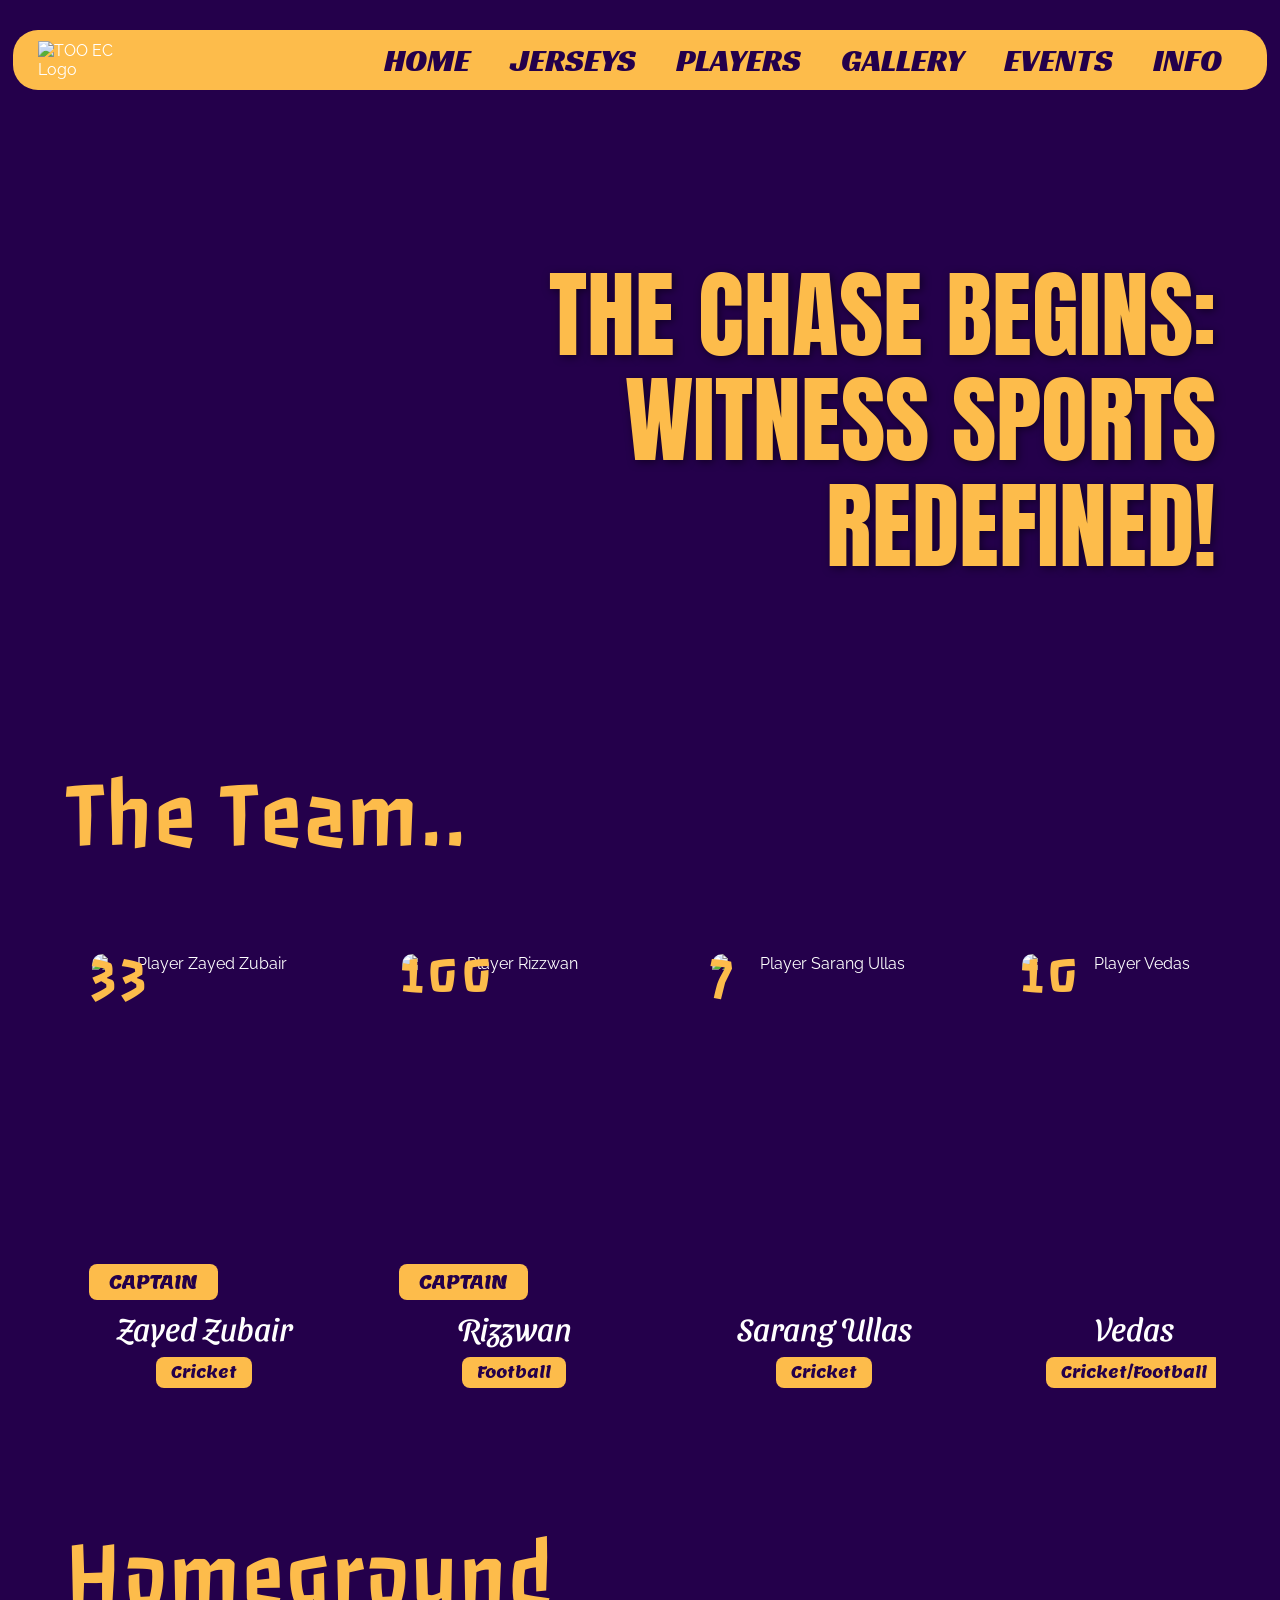
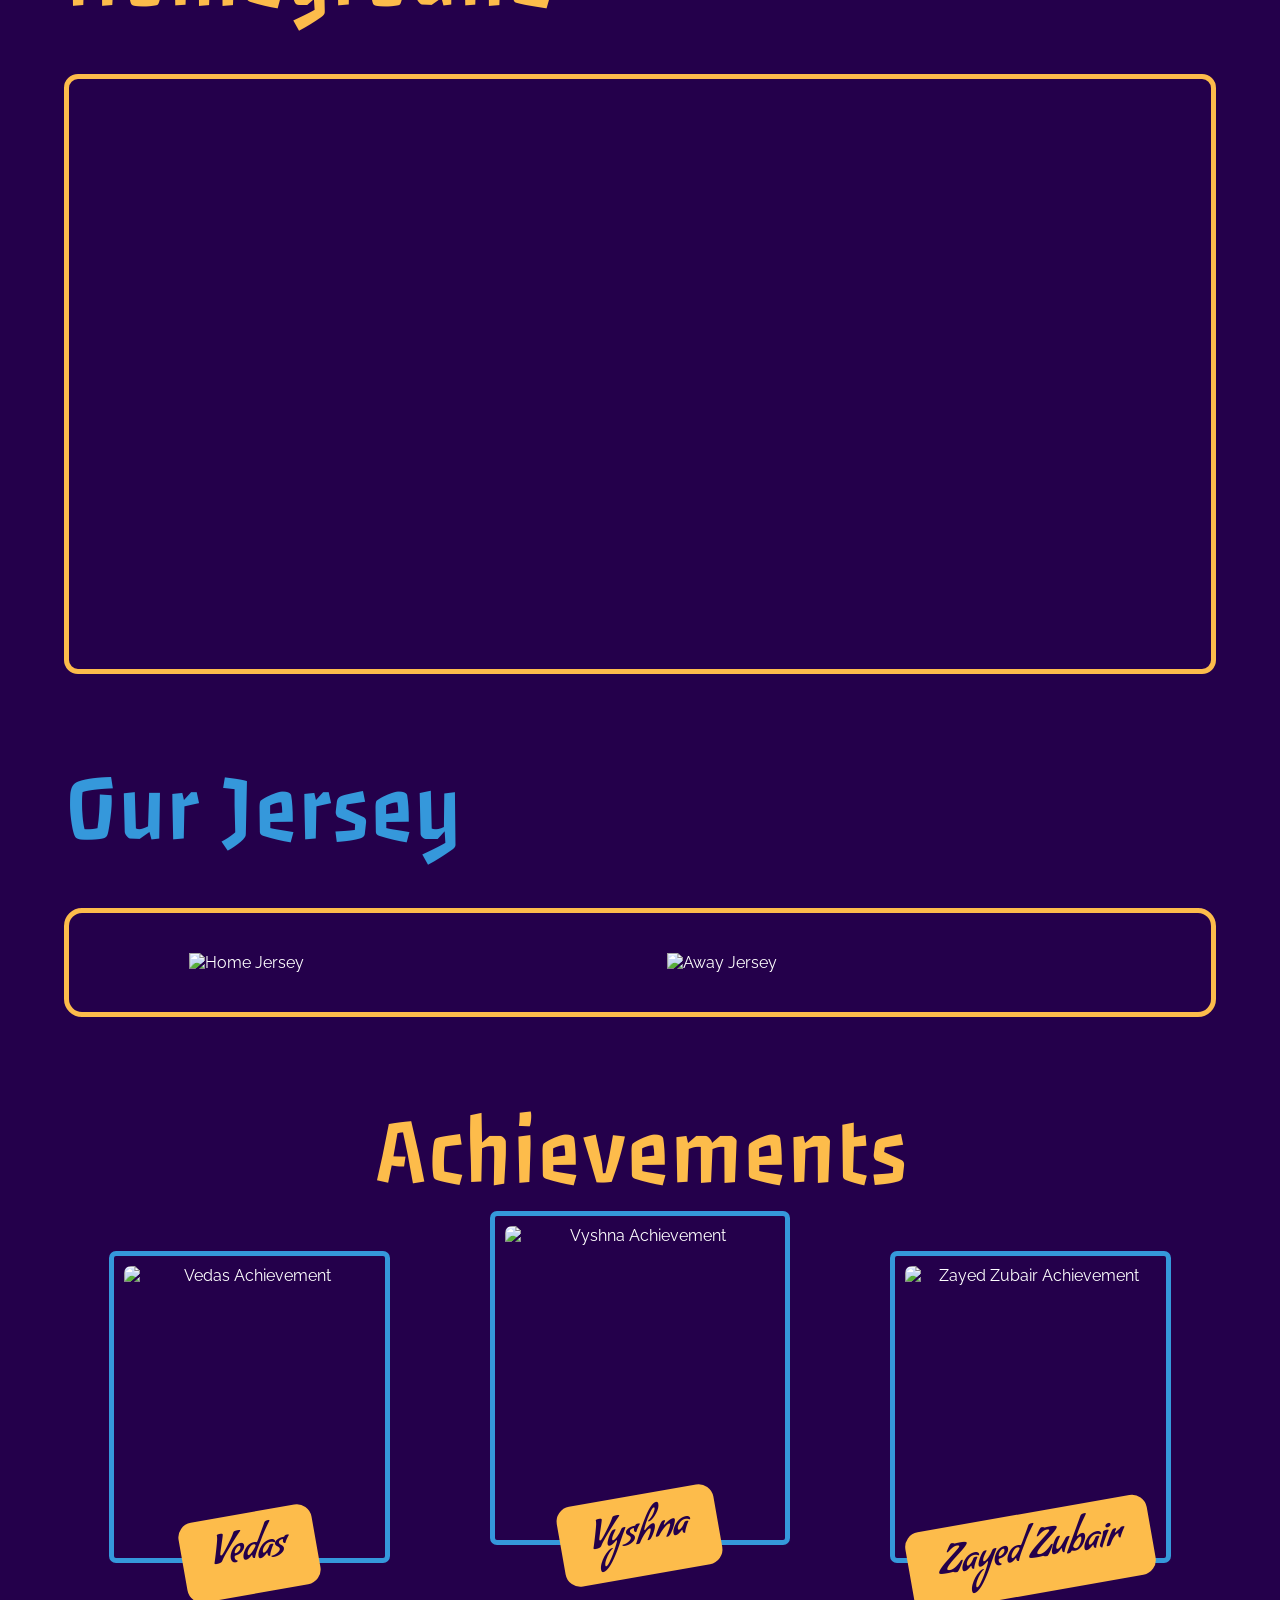
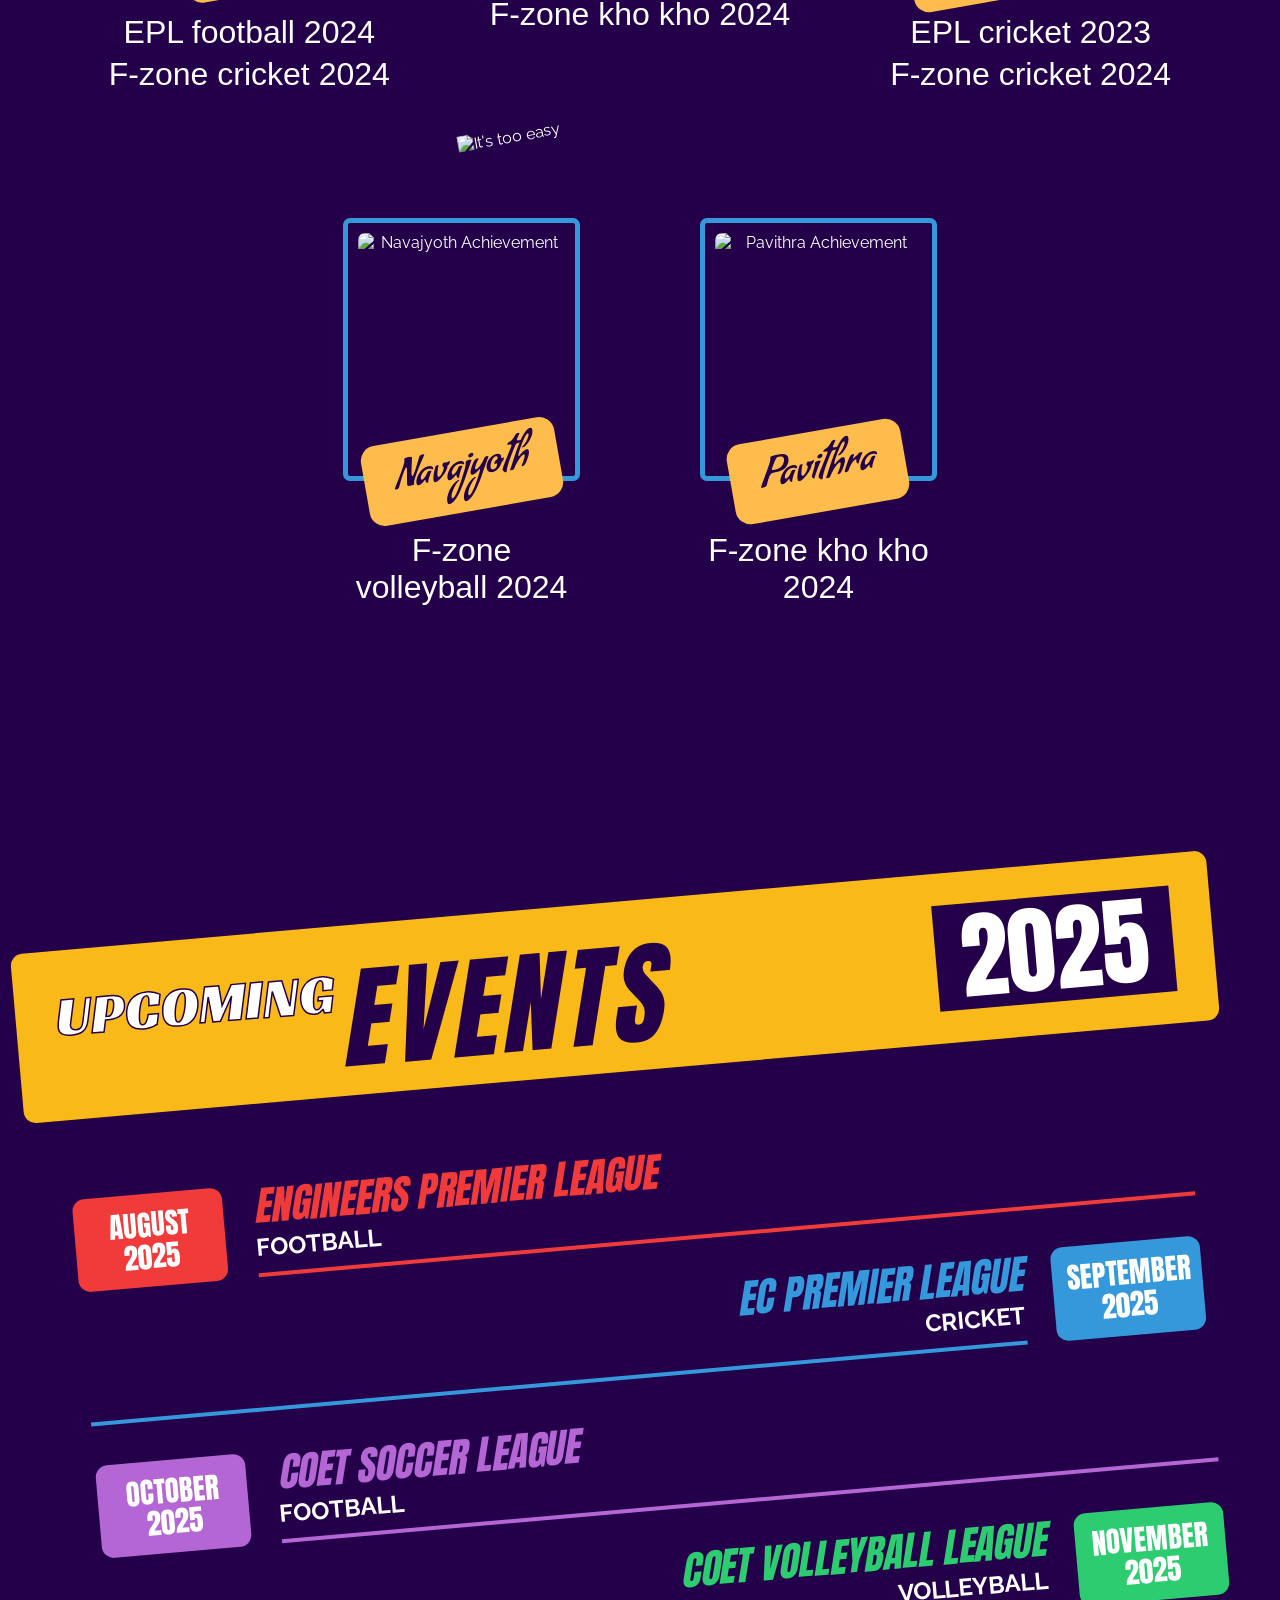
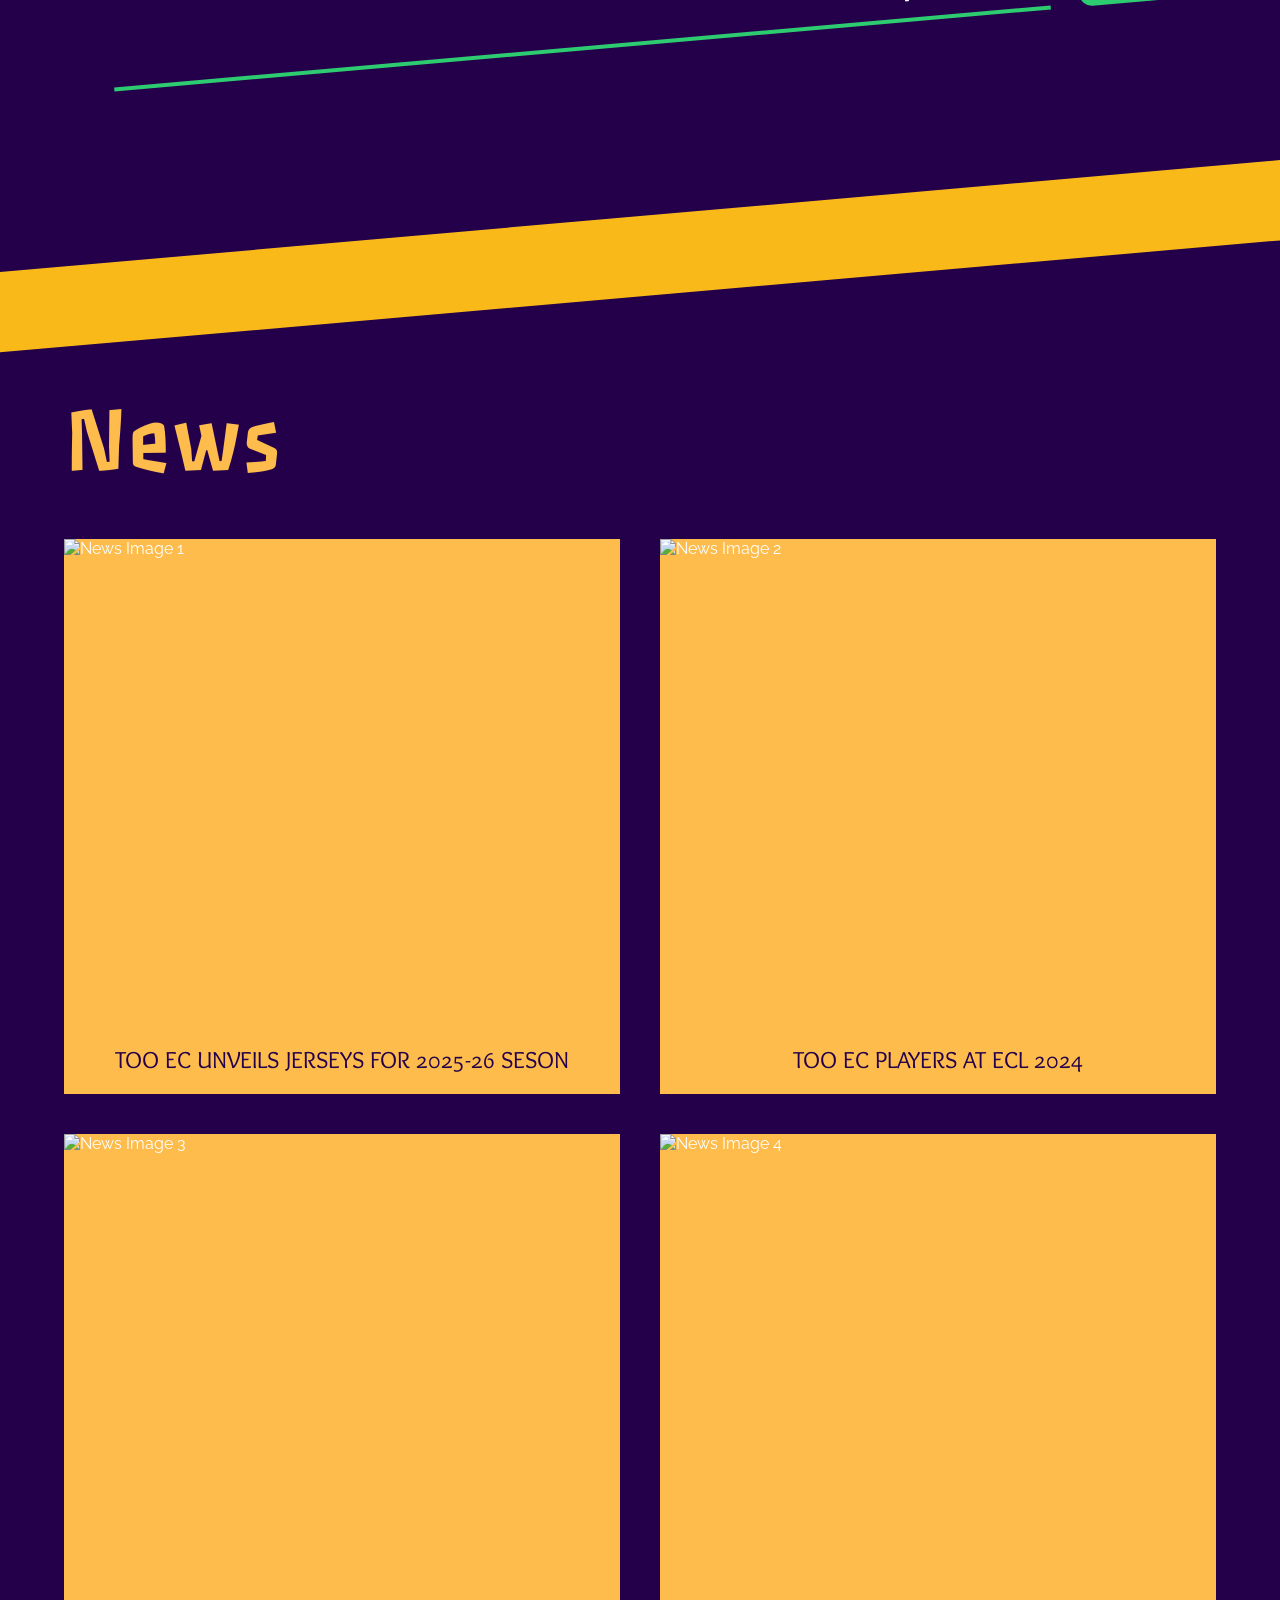
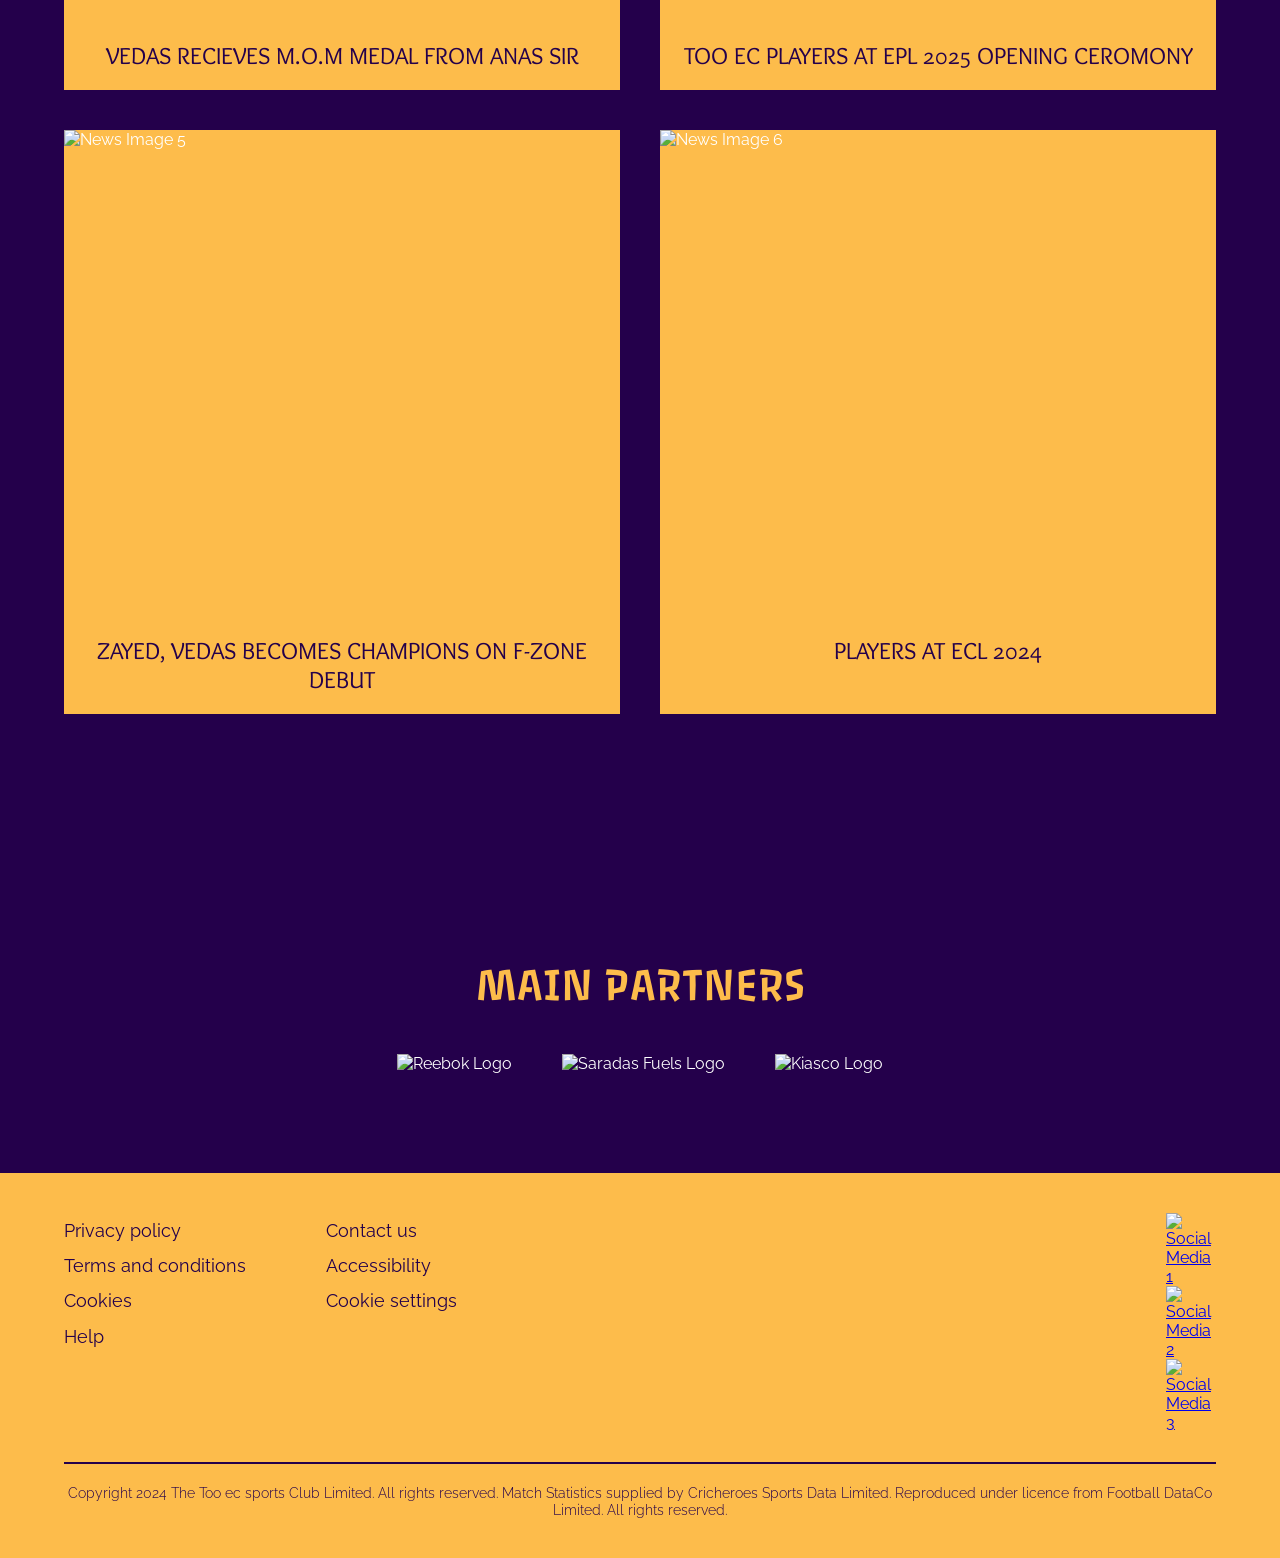
==== commit bd2163b5: "Update index.html" ====
--- a/index.html
+++ b/index.html
@@ -54,7 +54,7 @@
         .main-nav a { text-decoration: none; color: var(--text-dark); font-family: var(--font-subheading); font-size: 2rem; margin: 0 20px; transition: color 0.3s; }
         .menu-toggle { display: none; cursor: pointer; z-index: 1001; }
         .menu-toggle .bar { width: 30px; height: 3px; background-color: var(--text-dark); margin: 6px 0; transition: 0.4s; }
-        .hero { background-image: url('https://res.cloudinary.com/dicyfv549/image/upload/w_480,f_auto,q_auto:eco,e_blur:200/v1753626071/v1476_3_mkyuep.png'); background-size: cover; background-position: center; min-height: 600px; padding-right: 5%; display: flex; align-items: center; justify-content: flex-end; }
+        .hero { background-image: url('https://res.cloudinary.com/dicyfv549/image/upload/w_480,f_auto,q_auto:good/v1753626071/v1476_3_mkyuep.png'); background-size: cover; background-position: center; min-height: 600px; padding-right: 5%; display: flex; align-items: center; justify-content: flex-end; }
         .hero-text { font-family: var(--font-display); font-size: 6rem; color: var(--primary-yellow); text-align: right; line-height: 1.1; text-shadow: 2px 2px 8px rgba(0,0,0,0.5); }
         
         @media (min-width: 481px) {
@@ -96,8 +96,9 @@
         .player-card .player-name { font-family: var(--font-player-name); font-size: 2rem; color: var(--text-light); margin-bottom: 10px; }
         .player-card .player-tag { background-color: var(--primary-yellow); color: var(--text-dark); font-family: var(--font-tag); padding: 5px 15px; border-radius: 8px; display: inline-block; }
         .player-card .captain-tag { position: absolute; top: 350px; left: 25px; background-color: var(--primary-yellow); color: var(--text-dark); font-family: var(--font-tag); padding: 5px 20px; border-radius: 8px; font-size: 1.2rem; }
-        .player-card .player-image { width: 90%; height: 380px; border-radius: 10px; margin-top: 25px; margin-bottom: 15px; overflow: hidden; }
-        .player-card .player-image img { width: 100%; height: 100%; object-fit: cover; }
+        /* FIX: Replaced fixed height with aspect-ratio to maintain shape without cropping */
+        .player-card .player-image { width: 90%; aspect-ratio: 252 / 380; border-radius: 10px; margin-top: 25px; margin-bottom: 15px; overflow: hidden; }
+        .player-card .player-image img { width: 100%; height: 100%; object-fit: contain; }
         .homeground-image { border: 5px solid var(--primary-yellow); border-radius: 14px; height: 600px; width: 100%; background: url('https://res.cloudinary.com/dicyfv549/image/upload/w_1200,f_auto,q_auto:good/v1753626072/v1480_9_jpoata.jpg') no-repeat center center; background-size: cover; }
         .jersey-container { border: 5px solid var(--primary-yellow); border-radius: 18px; padding: 40px; display: flex; justify-content: center; gap: 5%; }
         .jersey-container picture { width: 40%; max-width: 480px; }
@@ -108,8 +109,9 @@
         .bottom-row .achievement-card { width: calc(33.33% - 10px); }
         .achievement-card { text-align: center; }
         .achievement-card .photo-frame { border: 5px solid var(--accent-blue); border-radius: 7px; padding: 10px; background-color: var(--primary-bg); margin-bottom: -50px; position: relative; z-index: 1; }
-        .achievement-card .photo-frame picture { width: 100%; height: 450px; border-radius: 7px; overflow: hidden; display: block; }
-        .achievement-card .photo-frame img { width: 100%; height: 100%; object-fit: cover; }
+        /* FIX: Replaced fixed height with aspect-ratio to maintain shape without cropping */
+        .achievement-card .photo-frame picture { width: 100%; aspect-ratio: 400 / 450; border-radius: 7px; overflow: hidden; display: block; }
+        .achievement-card .photo-frame img { width: 100%; height: 100%; object-fit: contain; }
         .achievement-card .name-plate { background-color: var(--primary-yellow); color: var(--text-dark); font-family: var(--font-achievement); font-size: 2.5rem; padding: 10px 30px; border-radius: 15px; transform: rotate(-10deg); display: inline-block; position: relative; z-index: 2; }
         .achievement-card .achievements-list { list-style: none; padding-top: 20px; }
         .achievement-card .achievements-list li { font-family: 'Juice ITC', sans-serif; font-size: 2rem; color: var(--text-light); margin-bottom: 5px; }
@@ -150,8 +152,9 @@
         .news-section { margin-top: 150px; }
         .news-grid { display: grid; grid-template-columns: repeat(auto-fit, minmax(400px, 1fr)); gap: 40px; }
         .news-card { background-color: var(--primary-yellow); overflow: hidden; }
-        .news-card picture { width: 100%; height: 350px; }
-        .news-card img { width: 100%; height: 100%; object-fit: cover; }
+        /* FIX: Replaced fixed height with aspect-ratio to maintain shape without cropping */
+        .news-card picture { width: 100%; aspect-ratio: 400 / 350; }
+        .news-card img { width: 100%; height: 100%; object-fit: contain; }
         .news-card .caption { padding: 20px; color: var(--text-dark); font-family: var(--font-news); font-size: 1.5rem; text-align: center; }
         .stronger-together-section { padding: 40px 0; text-align: center; }
         .marquee-container { max-width: 40%; margin: 0 auto; overflow: hidden; white-space: nowrap; }
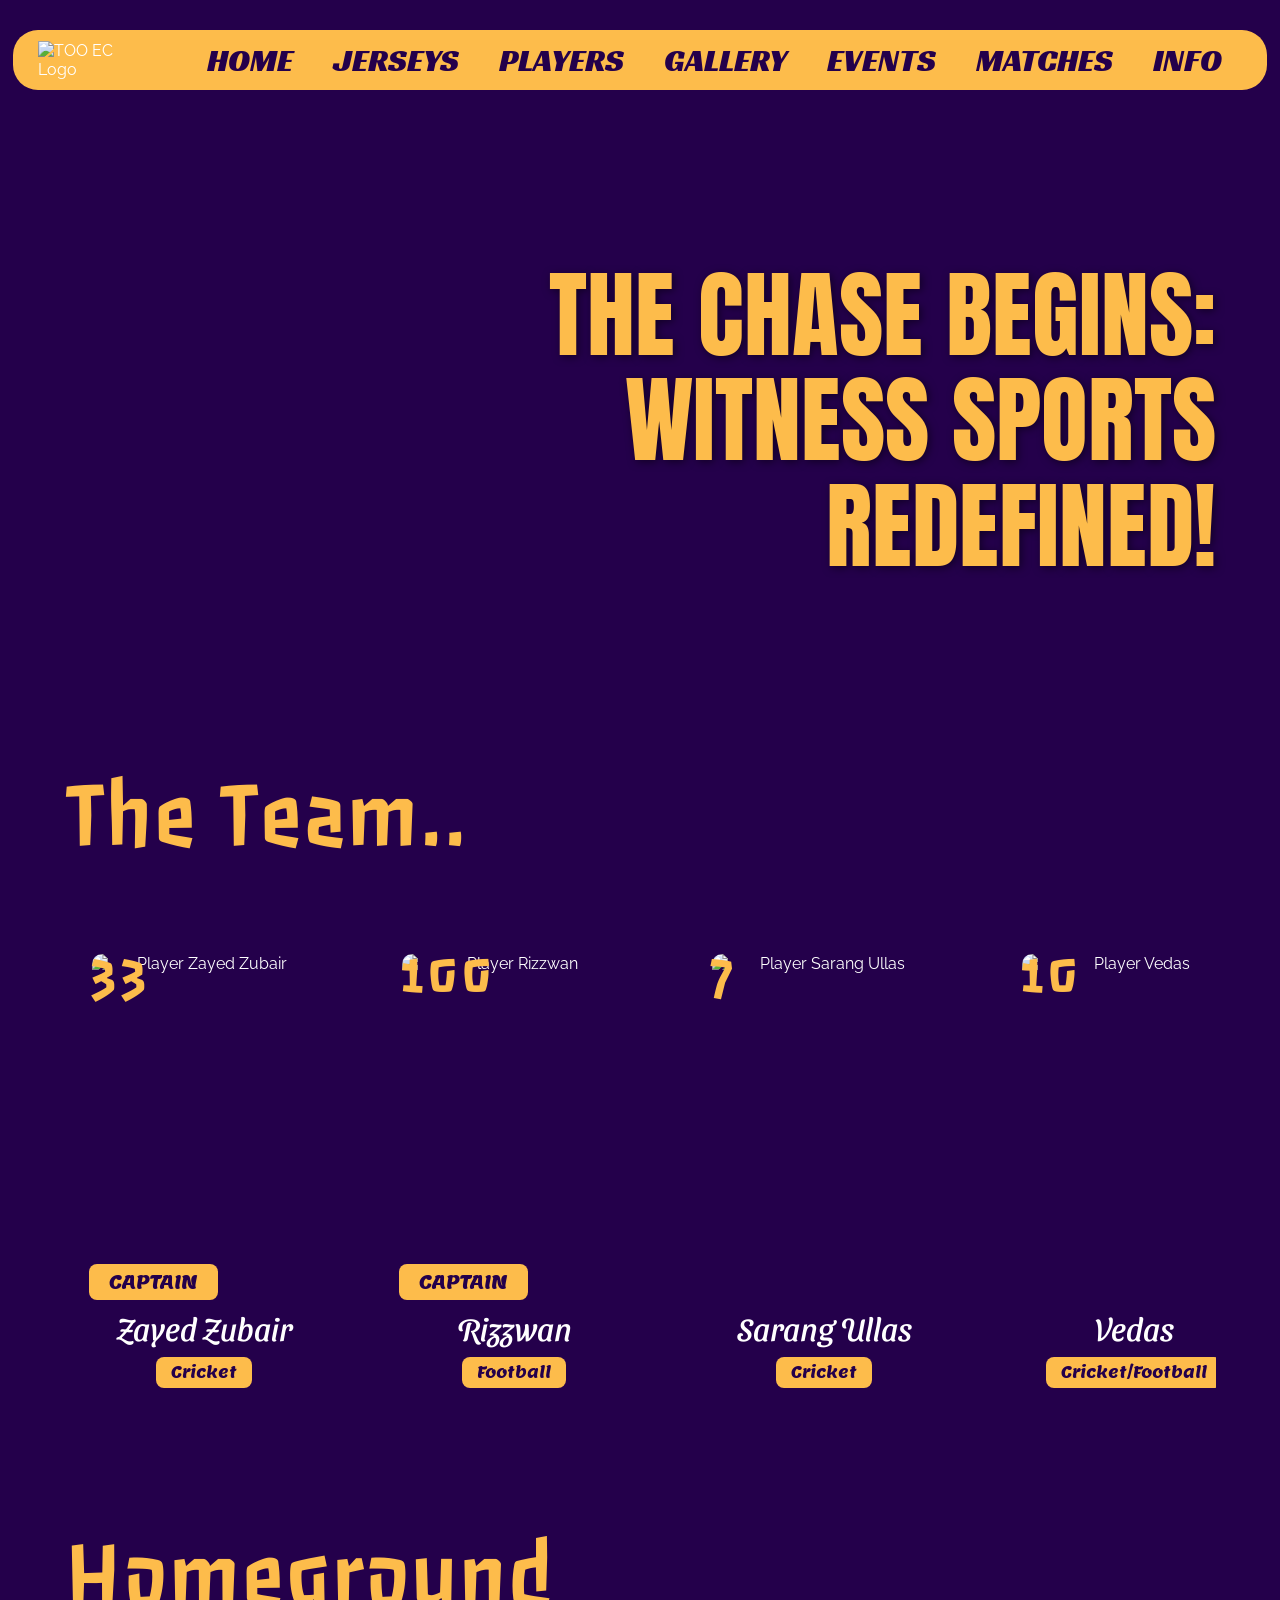
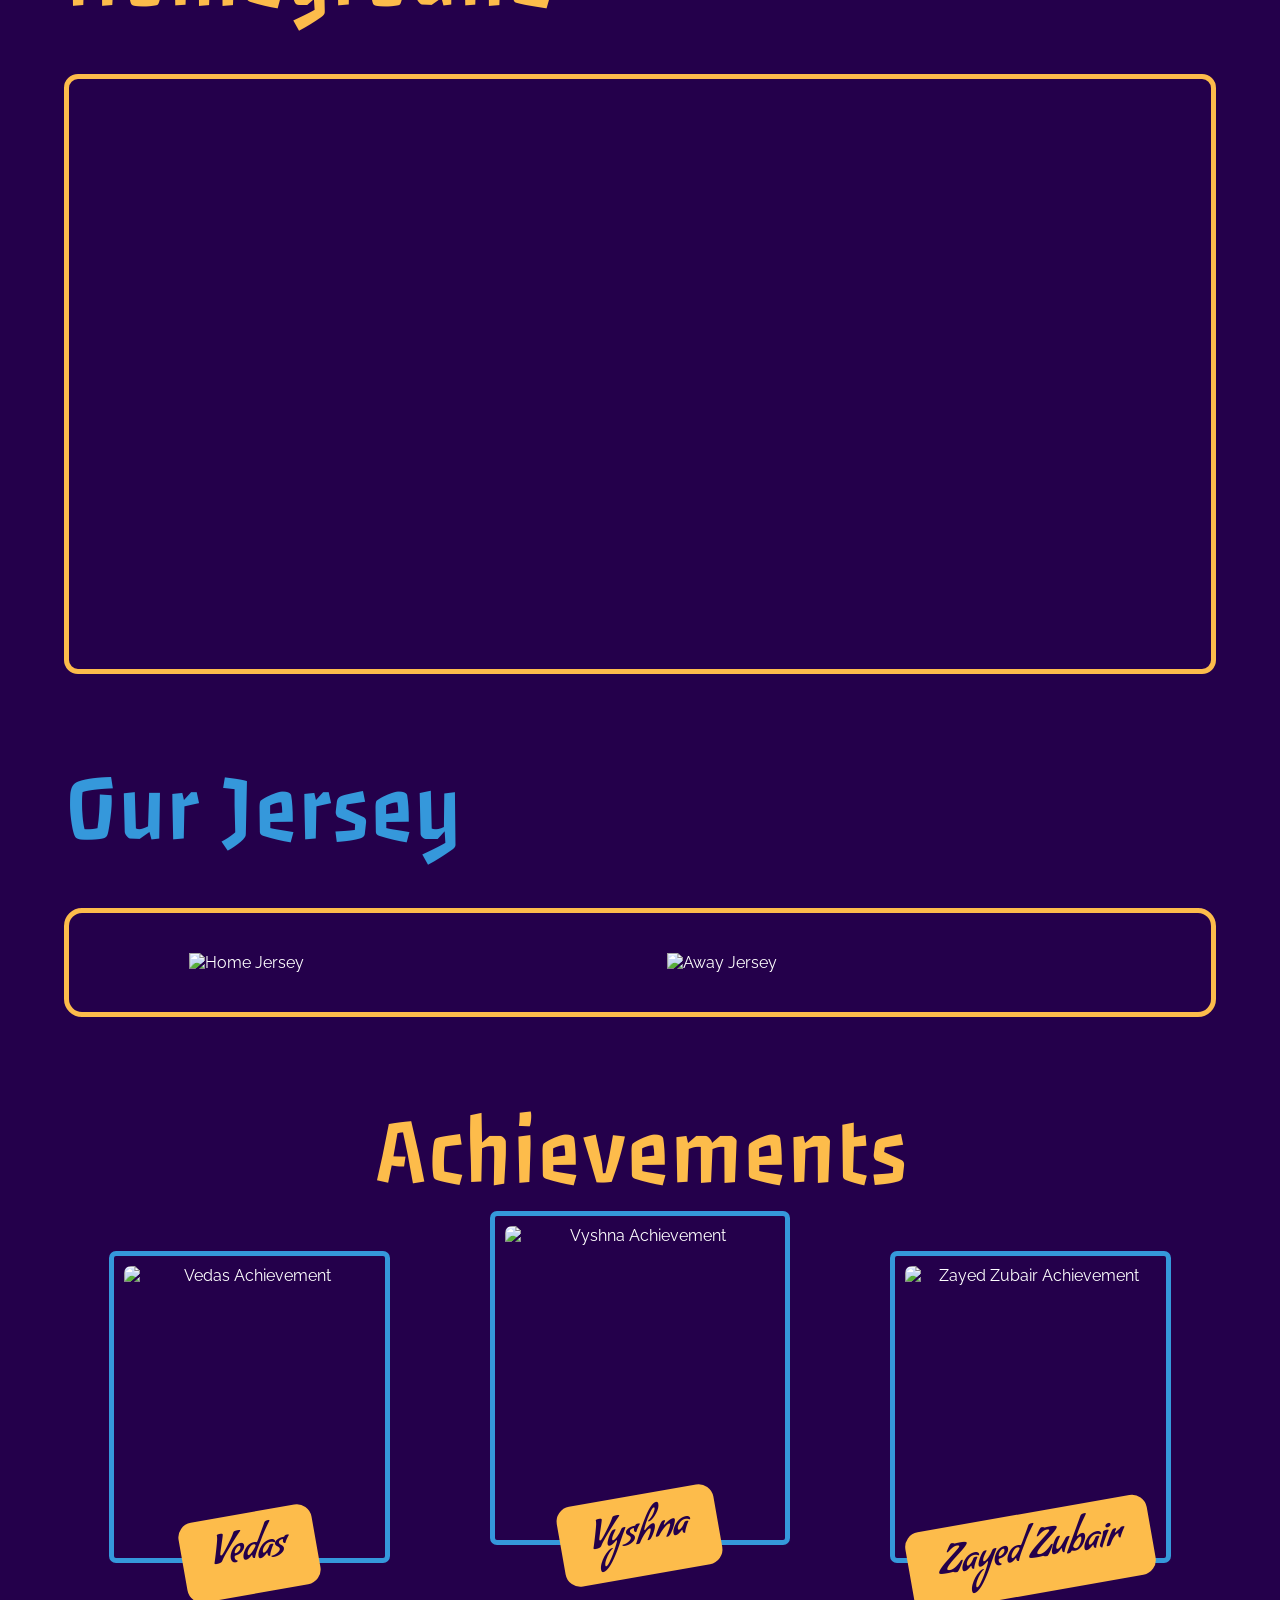
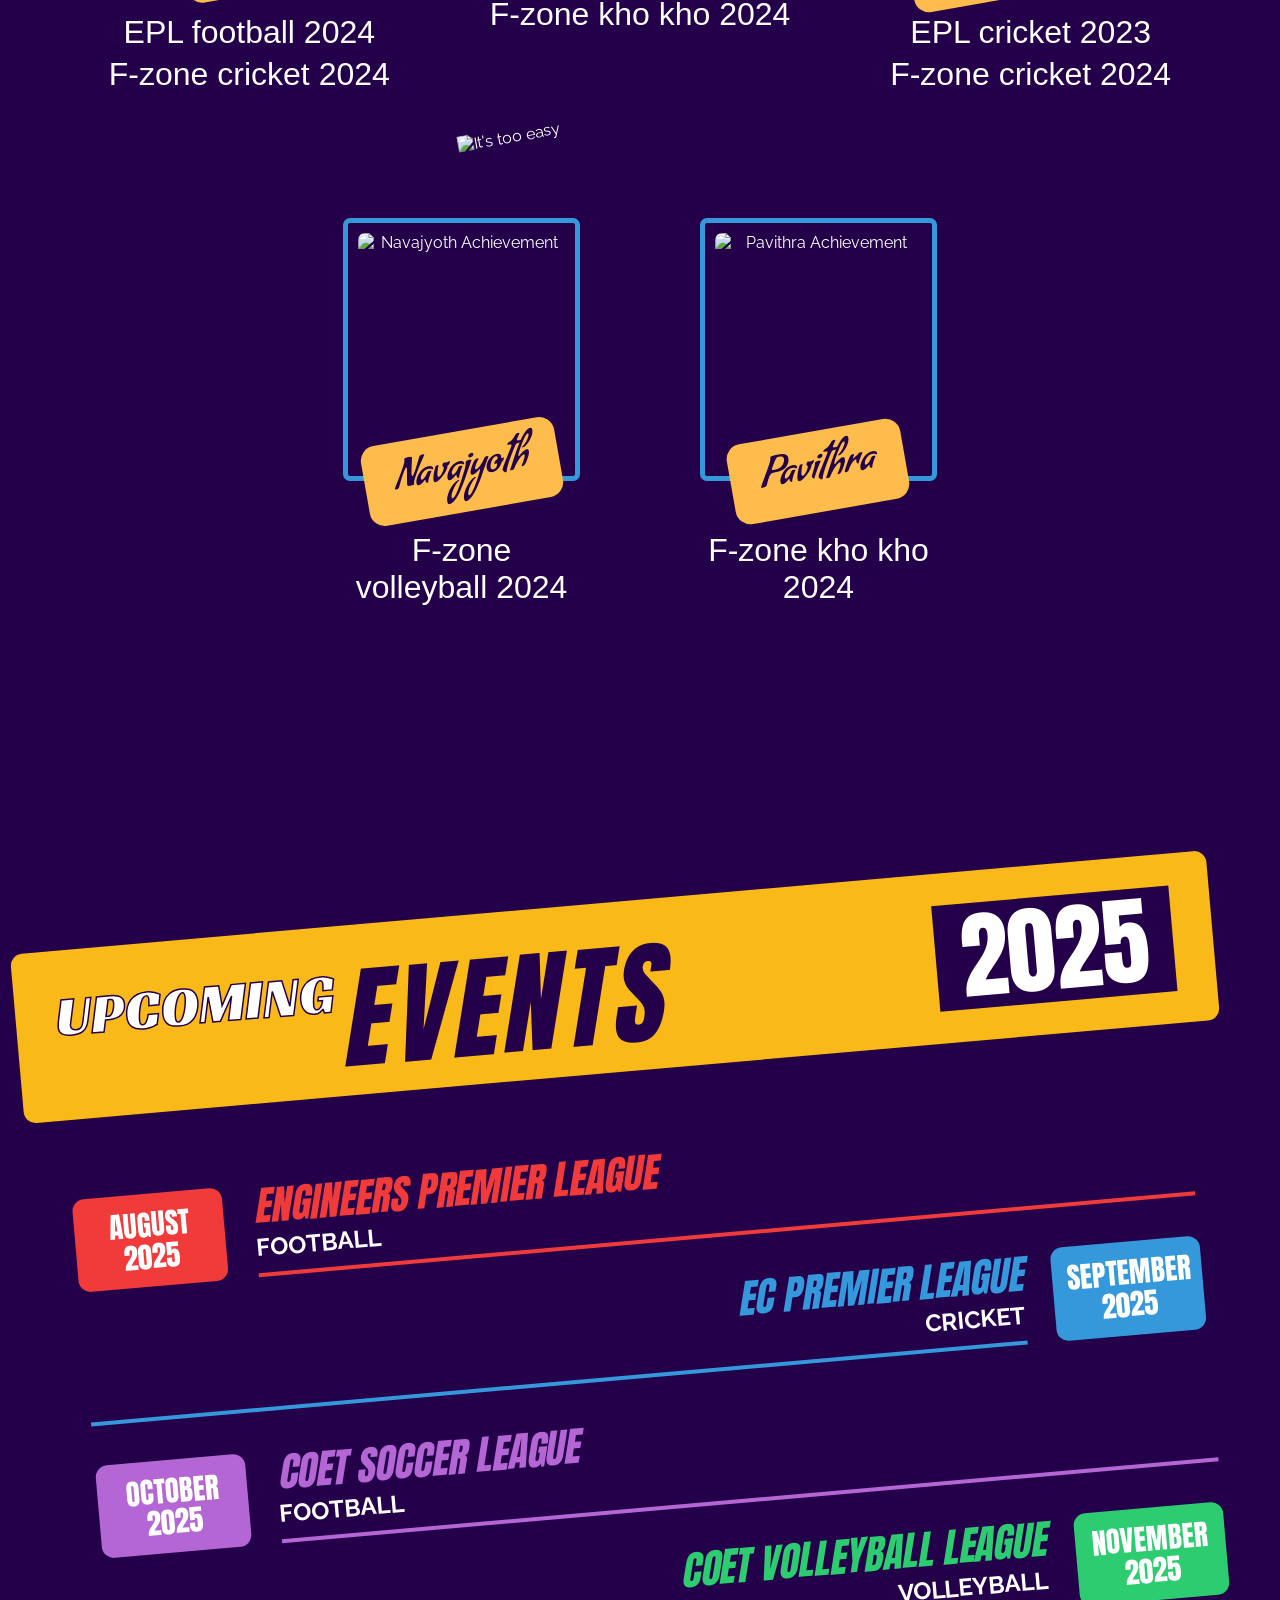
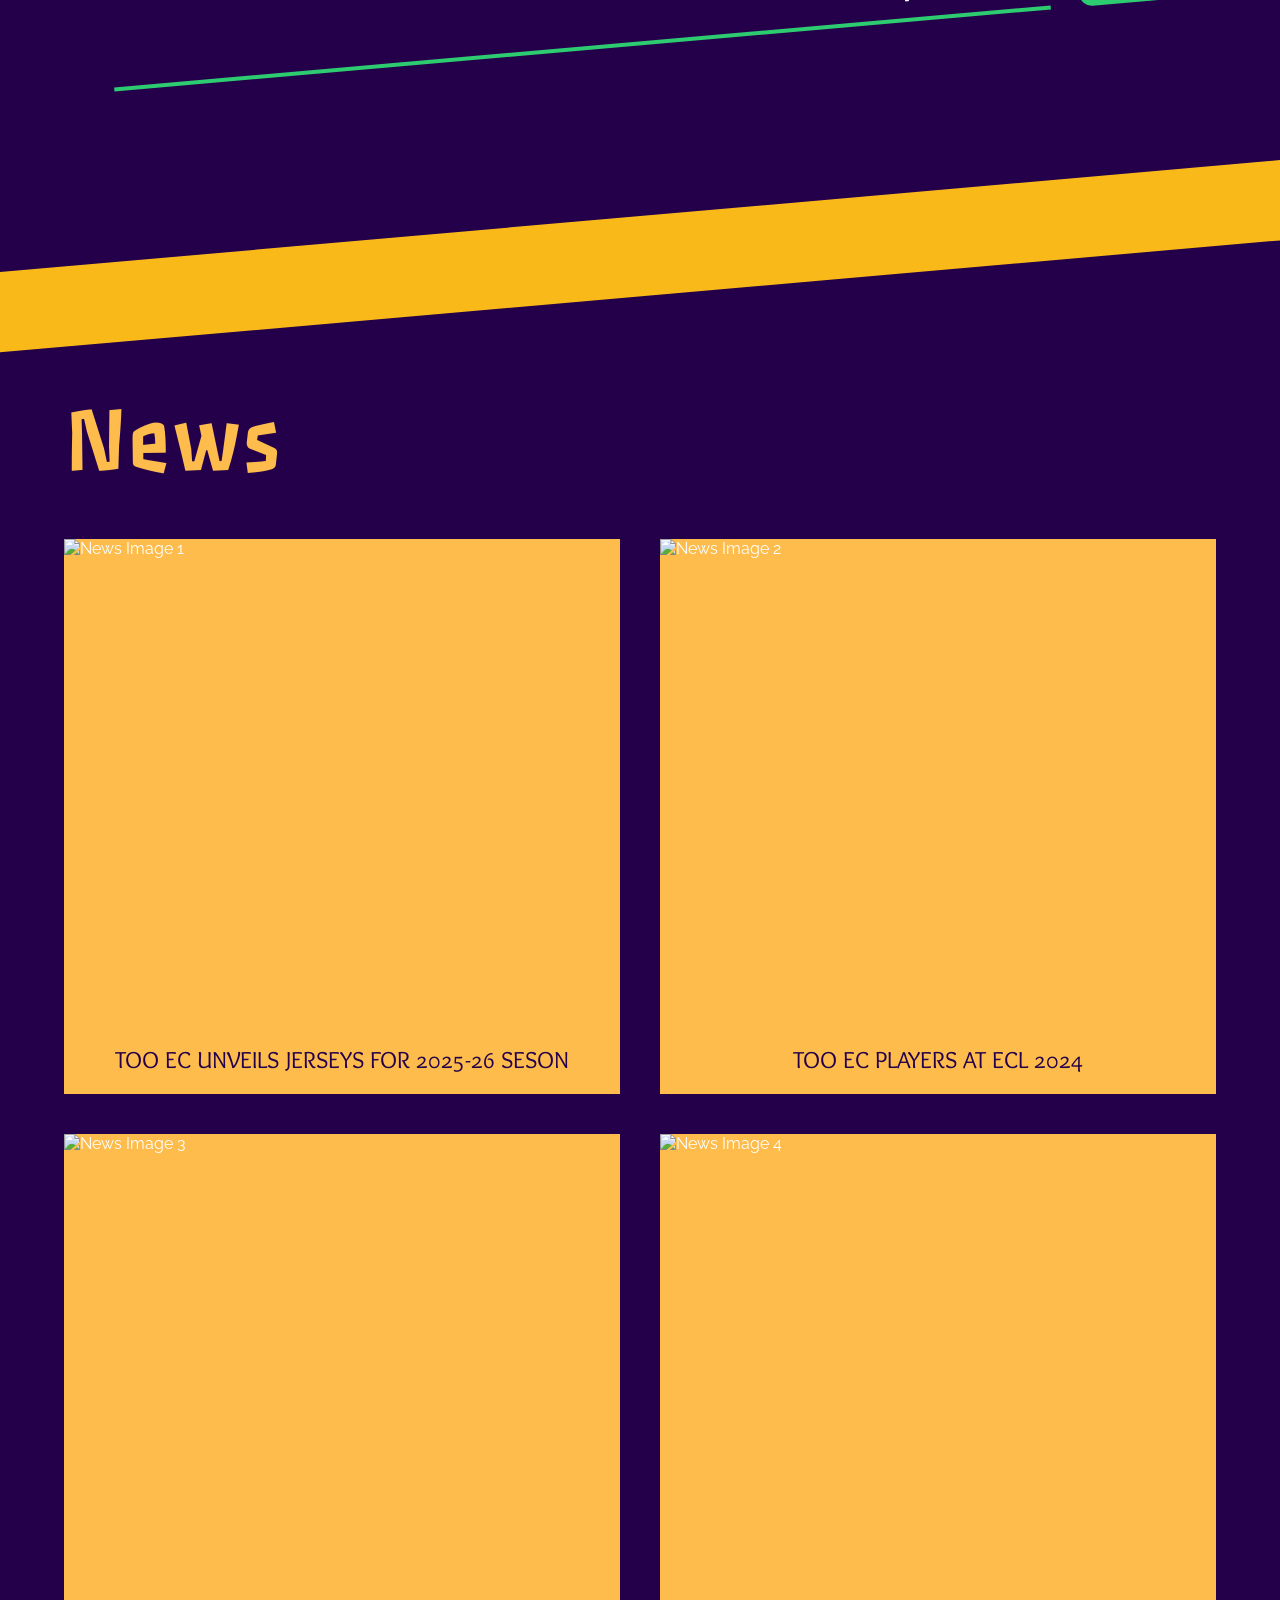
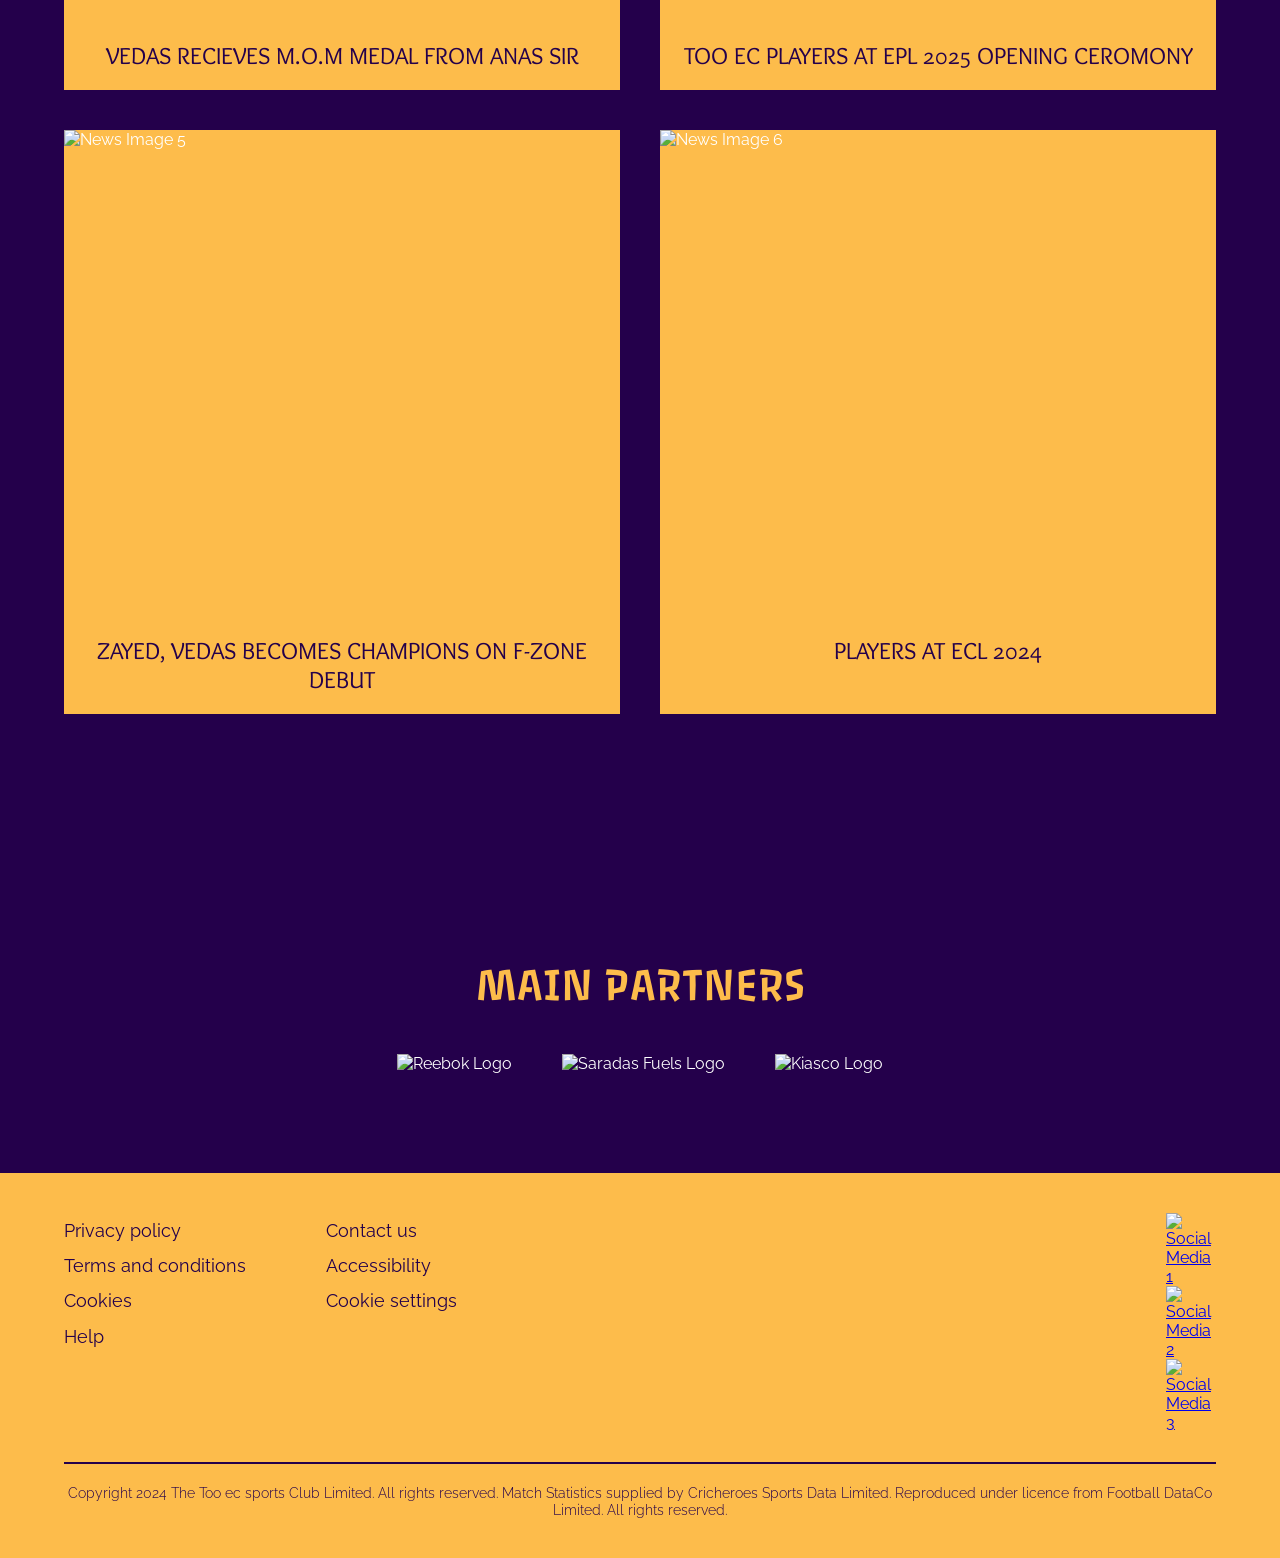
==== commit 33c68aaf: "Add files via upload Sversions" ====
--- a/index.html
+++ b/index.html
@@ -8,6 +8,9 @@
     <!-- Page Title -->
     <title>ItsTooEC-Sports</title>
     
+    <!-- Link to the external stylesheet -->
+    <link rel="stylesheet" href="style.css">
+    
     <!-- OPTIMIZATION: Preconnect to Google Fonts and Cloudinary servers -->
     <link rel="preconnect" href="https://fonts.googleapis.com">
     <link rel="preconnect" href="https://fonts.gstatic.com" crossorigin>
@@ -21,194 +24,6 @@
     
     <!-- Favicon using an absolute CDN path -->
     <link rel="icon" href="https://res.cloudinary.com/dicyfv549/image/upload/w_64,f_auto,q_auto:good/v1753626069/v1438_46_bhsvbp.png" type="image/png">
-    
-    <!-- OPTIMIZATION: CRITICAL CSS -->
-    <style>
-        :root {
-            --primary-bg: #24004B;
-            --primary-yellow: #FDBC4B;
-            --darker-yellow: #F9B918;
-            --text-light: #FFFFFF;
-            --text-dark: #24004B;
-            --accent-blue: #3598DB;
-            --accent-red: #F13B3B;
-            --accent-purple: #B466D4;
-            --accent-green: #2DCC70;
-            --font-display: 'Anton', sans-serif; 
-            --font-heading: 'Passero One', sans-serif;
-            --font-subheading: 'Racing Sans One', sans-serif;
-            --font-player-name: 'Sansita Swashed', cursive;
-            --font-tag: 'Lemon', cursive;
-            --font-body: 'Raleway', sans-serif;
-            --font-news: 'Overlock SC', cursive;
-            --font-achievement: 'Condiment', cursive;
-            --font-stronger-together: 'Lemon', cursive;
-        }
-        * { box-sizing: border-box; margin: 0; padding: 0; }
-        html { scroll-behavior: smooth; }
-        html, body { overflow-x: hidden; }
-        body { background-color: var(--primary-bg); color: var(--text-light); font-family: var(--font-body); font-size: 16px; }
-        .main-header { background-color: var(--primary-yellow); padding: 10px 2%; margin: 30px 1%; border-radius: 25px; display: flex; justify-content: space-between; align-items: center; position: relative; }
-        .logo img { width: 100px; }
-        .main-nav ul { list-style: none; display: flex; }
-        .main-nav a { text-decoration: none; color: var(--text-dark); font-family: var(--font-subheading); font-size: 2rem; margin: 0 20px; transition: color 0.3s; }
-        .menu-toggle { display: none; cursor: pointer; z-index: 1001; }
-        .menu-toggle .bar { width: 30px; height: 3px; background-color: var(--text-dark); margin: 6px 0; transition: 0.4s; }
-        .hero { background-image: url('https://res.cloudinary.com/dicyfv549/image/upload/w_480,f_auto,q_auto:good/v1753626071/v1476_3_mkyuep.png'); background-size: cover; background-position: center; min-height: 600px; padding-right: 5%; display: flex; align-items: center; justify-content: flex-end; }
-        .hero-text { font-family: var(--font-display); font-size: 6rem; color: var(--primary-yellow); text-align: right; line-height: 1.1; text-shadow: 2px 2px 8px rgba(0,0,0,0.5); }
-        
-        @media (min-width: 481px) {
-            .hero { background-image: url('https://res.cloudinary.com/dicyfv549/image/upload/w_1024,f_auto,q_auto:good/v1753626071/v1476_3_mkyuep.png'); }
-        }
-        @media (min-width: 1025px) {
-            .hero { background-image: url('https://res.cloudinary.com/dicyfv549/image/upload/w_1920,f_auto,q_auto:good/v1753626071/v1476_3_mkyuep.png'); }
-        }
-        @media (max-width: 1024px) {
-            .menu-toggle { display: block; }
-            .main-nav { display: none; position: absolute; top: 100%; left: 0; width: 100%; background-color: var(--primary-yellow); border-bottom-left-radius: 25px; border-bottom-right-radius: 25px; box-shadow: 0 4px 8px rgba(0,0,0,0.2); z-index: 1000; }
-            .main-nav.mobile-nav-open { display: block; }
-            .main-nav ul { flex-direction: column; align-items: center; padding: 20px 0; }
-            .main-nav li { margin: 10px 0; }
-            .main-nav a { font-size: 1.5rem; }
-            .hero { justify-content: center; min-height: 400px; padding-right: 0; text-align: center; }
-            .hero-text { font-size: 4rem; text-align: center; padding: 0 5%; }
-        }
-        @media (max-width: 767px) {
-            .hero-text { font-size: 2.5rem; }
-        }
-    </style>
-    
-    <!-- OPTIMIZATION: NON-CRITICAL CSS -->
-    <style>
-        .container { width: 90%; max-width: 1440px; margin: 0 auto; padding: 40px 0; }
-        h1, h2, h3 { font-weight: normal; }
-        img, picture { max-width: 100%; height: auto; display: block; }
-        .main-nav a:hover { color: var(--accent-blue); }
-        .section-title { font-family: var(--font-heading); font-size: 6rem; color: var(--primary-yellow); margin-bottom: 40px; }
-        .section-title.blue { color: var(--accent-blue); }
-        .team-section .player-gallery { display: flex; overflow-x: auto; padding-bottom: 20px; gap: 30px; cursor: grab; user-select: none; }
-        .player-gallery.active { cursor: grabbing; cursor: -webkit-grabbing; }
-        .player-gallery::-webkit-scrollbar { display: none; }
-        .player-gallery { -ms-overflow-style: none; scrollbar-width: none; }
-        .player-card { flex: 0 0 280px; height: 506px; padding: 15px; text-align: center; position: relative; display: flex; flex-direction: column; justify-content: flex-start; align-items: center; overflow: hidden; }
-        .player-card::before { content: ''; position: absolute; top: 0; left: 0; right: 0; bottom: 0; background: url('https://res.cloudinary.com/dicyfv549/image/upload/w_280,f_auto,q_auto:good/v1753626066/v1438_106_cxhnsb.png') no-repeat; background-size: 100% 100%; filter: blur(2px); z-index: -1; transform: scale(1.05); }
-        .player-card .player-no { position: absolute; top: 20px; left: 25px; font-family: var(--font-heading); font-size: 4rem; color: var(--primary-yellow); }
-        .player-card .player-name { font-family: var(--font-player-name); font-size: 2rem; color: var(--text-light); margin-bottom: 10px; }
-        .player-card .player-tag { background-color: var(--primary-yellow); color: var(--text-dark); font-family: var(--font-tag); padding: 5px 15px; border-radius: 8px; display: inline-block; }
-        .player-card .captain-tag { position: absolute; top: 350px; left: 25px; background-color: var(--primary-yellow); color: var(--text-dark); font-family: var(--font-tag); padding: 5px 20px; border-radius: 8px; font-size: 1.2rem; }
-        /* FIX: Replaced fixed height with aspect-ratio to maintain shape without cropping */
-        .player-card .player-image { width: 90%; aspect-ratio: 252 / 380; border-radius: 10px; margin-top: 25px; margin-bottom: 15px; overflow: hidden; }
-        .player-card .player-image img { width: 100%; height: 100%; object-fit: contain; }
-        .homeground-image { border: 5px solid var(--primary-yellow); border-radius: 14px; height: 600px; width: 100%; background: url('https://res.cloudinary.com/dicyfv549/image/upload/w_1200,f_auto,q_auto:good/v1753626072/v1480_9_jpoata.jpg') no-repeat center center; background-size: cover; }
-        .jersey-container { border: 5px solid var(--primary-yellow); border-radius: 18px; padding: 40px; display: flex; justify-content: center; gap: 5%; }
-        .jersey-container picture { width: 40%; max-width: 480px; }
-        .achievements-section { position: relative; }
-        .achievements-grid { display: grid; grid-template-columns: repeat(3, 1fr); gap: 20px; justify-items: center; align-items: start; }
-        .achievements-grid > .achievement-card:nth-child(2) { position: relative; top: -40px; }
-        .achievements-grid .bottom-row { grid-column: 1 / -1; display: flex; justify-content: center; gap: 120px; margin-top: 100px; }
-        .bottom-row .achievement-card { width: calc(33.33% - 10px); }
-        .achievement-card { text-align: center; }
-        .achievement-card .photo-frame { border: 5px solid var(--accent-blue); border-radius: 7px; padding: 10px; background-color: var(--primary-bg); margin-bottom: -50px; position: relative; z-index: 1; }
-        /* FIX: Replaced fixed height with aspect-ratio to maintain shape without cropping */
-        .achievement-card .photo-frame picture { width: 100%; aspect-ratio: 400 / 450; border-radius: 7px; overflow: hidden; display: block; }
-        .achievement-card .photo-frame img { width: 100%; height: 100%; object-fit: contain; }
-        .achievement-card .name-plate { background-color: var(--primary-yellow); color: var(--text-dark); font-family: var(--font-achievement); font-size: 2.5rem; padding: 10px 30px; border-radius: 15px; transform: rotate(-10deg); display: inline-block; position: relative; z-index: 2; }
-        .achievement-card .achievements-list { list-style: none; padding-top: 20px; }
-        .achievement-card .achievements-list li { font-family: 'Juice ITC', sans-serif; font-size: 2rem; color: var(--text-light); margin-bottom: 5px; }
-        .its-too-easy-img { position: absolute; width: 370px; top: 55%; left: 50%; transform: translate(-50%, -50%) rotate(-10deg); z-index: 5; }
-        .upcoming-events { padding: 150px 0; margin-top: 100px; position: relative; }
-        .events-container { position: relative; max-width: 1200px; margin: auto; transform: rotate(-5deg); }
-        .events-header-background { background-color: var(--darker-yellow); padding: 20px 40px; border-radius: 12px; }
-        .events-header { display: flex; justify-content: space-between; align-items: center; position: relative; }
-        .events-title-group { position: relative; flex-grow: 1; height: 130px; }
-        .events-header .title-light { font-family: var(--font-subheading); font-weight: normal; font-size: 3.5rem; color: var(--text-light); -webkit-text-stroke: 1.5px var(--text-dark); text-stroke: 1.5px var(--text-dark); position: absolute; left: 0; top: 10px; z-index: 2; }
-        .events-header .title { font-family: var(--font-display); font-size: 7rem; line-height: 1; color: var(--text-dark); font-style: italic; position: absolute; left: 125px; bottom: 0px; z-index: 1; letter-spacing: 5px; }
-        .events-header .year-box { background-color: var(--primary-bg); color: var(--text-light); font-family: var(--font-display); font-size: 6rem; padding: 5px 25px; line-height: 1; flex-shrink: 0; }
-        .events-list { margin-top: 80px; display: flex; flex-direction: column; gap: 40px; padding: 0 40px; }
-        .event-item { display: flex; align-items: center; gap: 30px; width: 100%; }
-        .event-item .date-box { color: var(--text-light); font-family: var(--font-display); font-size: 1.8rem; line-height: 1.1; text-align: center; padding: 15px; border-radius: 12px; flex-shrink: 0; width: 150px; }
-        .event-item .details { font-family: var(--font-display); position: relative; padding-bottom: 15px; flex-grow: 1; }
-        .event-item .details::after { content: ''; position: absolute; bottom: 0; height: 4px; width: 100%; }
-        .event-item .details .title { font-size: 2.5rem; line-height: 1.1; font-style: italic; margin-bottom: 5px; }
-        .event-item .details .subtitle { font-size: 1.5rem; color: var(--text-light); font-style: normal; font-family: var(--font-body); font-weight: 700; }
-        .event-item:nth-child(odd) .details { text-align: left; }
-        .event-item:nth-child(odd) .details::after { left: 0; }
-        .event-item:nth-child(even) { flex-direction: row-reverse; }
-        .event-item:nth-child(even) .details { text-align: right; }
-        .event-item:nth-child(even) .details::after { right: 0; }
-        .event-item:nth-child(1) .date-box { background-color: var(--accent-red); }
-        .event-item:nth-child(1) .details .title { color: var(--accent-red); }
-        .event-item:nth-child(1) .details::after { background-color: var(--accent-red); }
-        .event-item:nth-child(2) .date-box { background-color: var(--accent-blue); }
-        .event-item:nth-child(2) .details .title { color: var(--accent-blue); }
-        .event-item:nth-child(2) .details::after { background-color: var(--accent-blue); }
-        .event-item:nth-child(3) .date-box { background-color: var(--accent-purple); }
-        .event-item:nth-child(3) .details .title { color: var(--accent-purple); }
-        .event-item:nth-child(3) .details::after { background-color: var(--accent-purple); }
-        .event-item:nth-child(4) .date-box { background-color: var(--accent-green); }
-        .event-item:nth-child(4) .details .title { color: var(--accent-green); }
-        .event-item:nth-child(4) .details::after { background-color: var(--accent-green); }
-        .events-footer-strip { background-color: var(--darker-yellow); height: 80px; position: absolute; left: -50%; right: -50%; bottom: -250px; z-index: -1; }
-        .news-section { margin-top: 150px; }
-        .news-grid { display: grid; grid-template-columns: repeat(auto-fit, minmax(400px, 1fr)); gap: 40px; }
-        .news-card { background-color: var(--primary-yellow); overflow: hidden; }
-        /* FIX: Replaced fixed height with aspect-ratio to maintain shape without cropping */
-        .news-card picture { width: 100%; aspect-ratio: 400 / 350; }
-        .news-card img { width: 100%; height: 100%; object-fit: contain; }
-        .news-card .caption { padding: 20px; color: var(--text-dark); font-family: var(--font-news); font-size: 1.5rem; text-align: center; }
-        .stronger-together-section { padding: 40px 0; text-align: center; }
-        .marquee-container { max-width: 40%; margin: 0 auto; overflow: hidden; white-space: nowrap; }
-        .marquee-text { font-family: var(--font-stronger-together); font-size: 4rem; color: var(--primary-yellow); display: inline-block; padding-left: 100%; animation: marquee 12s linear infinite; }
-        @keyframes marquee { 0% { transform: translateX(0); } 100% { transform: translateX(-100%); } }
-        .partners-section { text-align: center; }
-        .partners-logos { display: flex; justify-content: center; align-items: center; gap: 50px; flex-wrap: wrap; margin-top: 40px; }
-        .partners-logos img { max-height: 120px; width: auto; }
-        .main-footer { background-color: var(--primary-yellow); color: var(--text-dark); padding: 40px 5%; margin-top: 60px; }
-        .footer-content { display: flex; justify-content: space-between; flex-wrap: wrap; gap: 30px; padding-bottom: 30px; border-bottom: 2px solid var(--text-dark); }
-        .footer-links { display: flex; gap: 80px; }
-        .footer-links ul { list-style: none; }
-        .footer-links a { text-decoration: none; color: var(--text-dark); font-family: var(--font-body); font-size: 1.1rem; line-height: 2; }
-        .footer-social img { width: 50px; margin-left: 15px; }
-        .footer-copyright { text-align: center; padding-top: 20px; font-family: var(--font-body); font-weight: 300; font-size: 0.9rem; }
-        @media (max-width: 1024px) {
-            .section-title { font-size: 4rem; text-align: center; }
-            .achievements-grid { grid-template-columns: 1fr 1fr; }
-            .achievements-grid > .achievement-card:nth-child(2) { top: 0; }
-            .achievements-grid .bottom-row { grid-column: 1 / -1; flex-direction: column; align-items: center; gap: 40px; margin-top: 40px; }
-            .bottom-row .achievement-card { width: 100%; max-width: 400px; }
-            .its-too-easy-img { width: 250px; }
-            .upcoming-events { padding-left: 15px; padding-right: 15px; }
-            .events-container { transform: rotate(0); width: 100%; }
-            .events-footer-strip { left: 0; right: 0; width: 100%; bottom: -200px; }
-            .events-header { flex-direction: column; gap: 20px; }
-            .events-header .title { position: static; }
-            .events-header .title-light { position: static; text-align: center; }
-            .events-title-group { height: auto; display: flex; flex-direction: column; align-items: center; }
-            .news-grid { grid-template-columns: 1fr 1fr; }
-            .footer-content, .footer-links { flex-direction: column; text-align: center; gap: 20px; }
-            .footer-social { justify-content: center; }
-        }
-        @media (max-width: 767px) {
-            .container { width: 100%; padding-left: 15px; padding-right: 15px; padding-top: 20px; padding-bottom: 20px; }
-            .section-title { font-size: 2.5rem; }
-            .jersey-container { flex-direction: column; align-items: center; gap: 30px; padding: 20px; }
-            .jersey-container picture { width: 80%; }
-            .achievements-grid { grid-template-columns: 1fr; gap: 60px; }
-            .achievement-card .name-plate { font-size: 2rem; }
-            .its-too-easy-img { display: none; }
-            .events-header-background { padding: 20px; }
-            .events-header .title-light { font-size: 2.5rem; }
-            .events-header .title { font-size: 4rem; letter-spacing: 2px; }
-            .events-header .year-box { font-size: 4rem; }
-            .event-item { flex-direction: column !important; text-align: center !important; }
-            .event-item .details { text-align: center !important; }
-            .event-item .details::after { left: 50%; transform: translateX(-50%); width: 80%; }
-            .events-list { padding: 0; }
-            .news-grid { grid-template-columns: 1fr; gap: 20px; }
-            .marquee-container { max-width: 80%; }
-            .marquee-text { font-size: 2rem; }
-        }
-    </style>
 </head>
 <body>
 
@@ -228,6 +43,7 @@
                 <li><a href="#players">PLAYERS</a></li>
                 <li><a href="#">GALLERY</a></li>
                 <li><a href="#events">EVENTS</a></li>
+                <li><a href="matches.html">MATCHES</a></li>
                 <li><a href="#">INFO</a></li>
             </ul>
         </nav>
@@ -705,41 +521,9 @@
             <p>Copyright 2024 The Too ec sports Club Limited. All rights reserved. Match Statistics supplied by Cricheroes Sports Data Limited. Reproduced under licence from Football DataCo Limited. All rights reserved.</p>
         </div>
     </footer>
-
-    <script defer>
-        // SCRIPT FOR DRAG-TO-SCROLL FUNCTIONALITY ON THE PLAYER GALLERY
-        const slider = document.querySelector('.player-gallery');
-        if (slider) {
-            let isDown = false, startX, scrollLeft;
-            slider.addEventListener('mousedown', (e) => { isDown = true; slider.classList.add('active'); startX = e.pageX - slider.offsetLeft; scrollLeft = slider.scrollLeft; });
-            slider.addEventListener('mouseleave', () => { isDown = false; slider.classList.remove('active'); });
-            slider.addEventListener('mouseup', () => { isDown = false; slider.classList.remove('active'); });
-            slider.addEventListener('mousemove', (e) => { if(!isDown) return; e.preventDefault(); const x = e.pageX - slider.offsetLeft; const walk = (x - startX) * 2; slider.scrollLeft = scrollLeft - walk; });
-        }
-        // SCRIPT FOR MOBILE NAVIGATION TOGGLE
-        const menuButton = document.getElementById('mobile-menu');
-        const navMenu = document.getElementById('main-nav');
-        if (menuButton && navMenu) {
-            menuButton.addEventListener('click', () => {
-                navMenu.classList.toggle('mobile-nav-open');
-            });
-        }
-        
-        // SCRIPT FOR SMOOTH SCROLLING NAVIGATION
-        document.querySelectorAll('.main-nav a[href^="#"]').forEach(anchor => {
-            anchor.addEventListener('click', function (e) {
-                e.preventDefault();
-                
-                if (navMenu.classList.contains('mobile-nav-open')) {
-                    navMenu.classList.remove('mobile-nav-open');
-                }
-
-                document.querySelector(this.getAttribute('href')).scrollIntoView({
-                    behavior: 'smooth'
-                });
-            });
-        });
-    </script>
+    
+    <!-- Link to the external JavaScript file -->
+    <script src="script.js" defer></script>
 
 </body>
 </html>
--- a/style.css
+++ b/style.css
@@ -0,0 +1,841 @@
+/* CSS Variables */
+:root {
+    --primary-bg: #24004B;
+    --primary-yellow: #FDBC4B;
+    --darker-yellow: #F9B918;
+    --text-light: #FFFFFF;
+    --text-dark: #24004B;
+    --accent-blue: #3598DB;
+    --accent-red: #F13B3B;
+    --accent-purple: #B466D4;
+    --accent-green: #2DCC70;
+    --font-display: 'Anton', sans-serif; 
+    --font-heading: 'Passero One', sans-serif;
+    --font-subheading: 'Racing Sans One', sans-serif;
+    --font-player-name: 'Sansita Swashed', cursive;
+    --font-tag: 'Lemon', cursive;
+    --font-body: 'Raleway', sans-serif;
+    --font-news: 'Overlock SC', cursive;
+    --font-achievement: 'Condiment', cursive;
+    --font-stronger-together: 'Lemon', cursive;
+}
+
+/* General Styles */
+* { 
+    box-sizing: border-box; 
+    margin: 0; 
+    padding: 0; 
+}
+
+html { 
+    scroll-behavior: smooth; 
+}
+
+html, body { 
+    overflow-x: hidden; 
+}
+
+body { 
+    background-color: var(--primary-bg); 
+    color: var(--text-light); 
+    font-family: var(--font-body); 
+    font-size: 16px; 
+}
+
+.container { 
+    width: 90%; 
+    max-width: 1440px; 
+    margin: 0 auto; 
+    padding: 40px 0; 
+}
+
+h1, h2, h3 { 
+    font-weight: normal; 
+}
+
+img, picture { 
+    max-width: 100%; 
+    height: auto; 
+    display: block; 
+}
+
+/* Header and Navigation */
+.main-header { 
+    background-color: var(--primary-yellow); 
+    padding: 10px 2%; 
+    margin: 30px 1%; 
+    border-radius: 25px; 
+    display: flex; 
+    justify-content: space-between; 
+    align-items: center; 
+    position: relative; 
+}
+
+.logo img { 
+    width: 100px; 
+}
+
+.main-nav ul { 
+    list-style: none; 
+    display: flex; 
+}
+
+.main-nav a { 
+    text-decoration: none; 
+    color: var(--text-dark); 
+    font-family: var(--font-subheading); 
+    font-size: 2rem; 
+    margin: 0 20px; 
+    transition: color 0.3s; 
+}
+
+.main-nav a:hover { 
+    color: var(--accent-blue); 
+}
+
+.menu-toggle { 
+    display: none; 
+    cursor: pointer; 
+    z-index: 1001; 
+}
+
+.menu-toggle .bar { 
+    width: 30px; 
+    height: 3px; 
+    background-color: var(--text-dark); 
+    margin: 6px 0; 
+    transition: 0.4s; 
+}
+
+/* Hero Section */
+.hero { 
+    background-image: url('https://res.cloudinary.com/dicyfv549/image/upload/w_480,f_auto,q_auto:good/v1753626071/v1476_3_mkyuep.png'); 
+    background-size: cover; 
+    background-position: center; 
+    min-height: 600px; 
+    padding-right: 5%; 
+    display: flex; 
+    align-items: center; 
+    justify-content: flex-end; 
+}
+
+.hero-text { 
+    font-family: var(--font-display); 
+    font-size: 6rem; 
+    color: var(--primary-yellow); 
+    text-align: right; 
+    line-height: 1.1; 
+    text-shadow: 2px 2px 8px rgba(0,0,0,0.5); 
+}
+
+/* Section Titles */
+.section-title { 
+    font-family: var(--font-heading); 
+    font-size: 6rem; 
+    color: var(--primary-yellow); 
+    margin-bottom: 40px; 
+}
+
+.section-title.blue { 
+    color: var(--accent-blue); 
+}
+
+/* Team Section */
+.team-section .player-gallery { 
+    display: flex; 
+    overflow-x: auto; 
+    padding-bottom: 20px; 
+    gap: 30px; 
+    cursor: grab; 
+    user-select: none; 
+}
+
+.player-gallery.active { 
+    cursor: grabbing; 
+    cursor: -webkit-grabbing; 
+}
+
+.player-gallery::-webkit-scrollbar { 
+    display: none; 
+}
+
+.player-gallery { 
+    -ms-overflow-style: none; 
+    scrollbar-width: none; 
+}
+
+.player-card { 
+    flex: 0 0 280px; 
+    height: 506px; 
+    padding: 15px; 
+    text-align: center; 
+    position: relative; 
+    display: flex; 
+    flex-direction: column; 
+    justify-content: flex-start; 
+    align-items: center; 
+    overflow: hidden; 
+}
+
+.player-card::before { 
+    content: ''; 
+    position: absolute; 
+    top: 0; 
+    left: 0; 
+    right: 0; 
+    bottom: 0; 
+    background: url('https://res.cloudinary.com/dicyfv549/image/upload/w_280,f_auto,q_auto:good/v1753626066/v1438_106_cxhnsb.png') no-repeat; 
+    background-size: 100% 100%; 
+    filter: blur(2px); 
+    z-index: -1; 
+    transform: scale(1.05); 
+}
+
+.player-card .player-no { 
+    position: absolute; 
+    top: 20px; 
+    left: 25px; 
+    font-family: var(--font-heading); 
+    font-size: 4rem; 
+    color: var(--primary-yellow); 
+}
+
+.player-card .player-name { 
+    font-family: var(--font-player-name); 
+    font-size: 2rem; 
+    color: var(--text-light); 
+    margin-bottom: 10px; 
+}
+
+.player-card .player-tag { 
+    background-color: var(--primary-yellow); 
+    color: var(--text-dark); 
+    font-family: var(--font-tag); 
+    padding: 5px 15px; 
+    border-radius: 8px; 
+    display: inline-block; 
+}
+
+.player-card .captain-tag { 
+    position: absolute; 
+    top: 350px; 
+    left: 25px; 
+    background-color: var(--primary-yellow); 
+    color: var(--text-dark); 
+    font-family: var(--font-tag); 
+    padding: 5px 20px; 
+    border-radius: 8px; 
+    font-size: 1.2rem; 
+}
+
+.player-card .player-image { 
+    width: 90%; 
+    aspect-ratio: 252 / 380; 
+    border-radius: 10px; 
+    margin-top: 25px; 
+    margin-bottom: 15px; 
+    overflow: hidden; 
+}
+
+.player-card .player-image img { 
+    width: 100%; 
+    height: 100%; 
+    object-fit: contain; 
+}
+
+/* Homeground Section */
+.homeground-image { 
+    border: 5px solid var(--primary-yellow); 
+    border-radius: 14px; 
+    height: 600px; 
+    width: 100%; 
+    background: url('https://res.cloudinary.com/dicyfv549/image/upload/w_1200,f_auto,q_auto:good/v1753626072/v1480_9_jpoata.jpg') no-repeat center center; 
+    background-size: cover; 
+}
+
+/* Jersey Section */
+.jersey-container { 
+    border: 5px solid var(--primary-yellow); 
+    border-radius: 18px; 
+    padding: 40px; 
+    display: flex; 
+    justify-content: center; 
+    gap: 5%; 
+}
+
+.jersey-container picture { 
+    width: 40%; 
+    max-width: 480px; 
+}
+
+/* Achievements Section */
+.achievements-section { 
+    position: relative; 
+}
+
+.achievements-grid { 
+    display: grid; 
+    grid-template-columns: repeat(3, 1fr); 
+    gap: 20px; 
+    justify-items: center; 
+    align-items: start; 
+}
+
+.achievements-grid > .achievement-card:nth-child(2) { 
+    position: relative; 
+    top: -40px; 
+}
+
+.achievements-grid .bottom-row { 
+    grid-column: 1 / -1; 
+    display: flex; 
+    justify-content: center; 
+    gap: 120px; 
+    margin-top: 100px; 
+}
+
+.bottom-row .achievement-card { 
+    width: calc(33.33% - 10px); 
+}
+
+.achievement-card { 
+    text-align: center; 
+}
+
+.achievement-card .photo-frame { 
+    border: 5px solid var(--accent-blue); 
+    border-radius: 7px; 
+    padding: 10px; 
+    background-color: var(--primary-bg); 
+    margin-bottom: -50px; 
+    position: relative; 
+    z-index: 1; 
+}
+
+.achievement-card .photo-frame picture { 
+    width: 100%; 
+    aspect-ratio: 400 / 450; 
+    border-radius: 7px; 
+    overflow: hidden; 
+    display: block; 
+}
+
+.achievement-card .photo-frame img { 
+    width: 100%; 
+    height: 100%; 
+    object-fit: contain; 
+}
+
+.achievement-card .name-plate { 
+    background-color: var(--primary-yellow); 
+    color: var(--text-dark); 
+    font-family: var(--font-achievement); 
+    font-size: 2.5rem; 
+    padding: 10px 30px; 
+    border-radius: 15px; 
+    transform: rotate(-10deg); 
+    display: inline-block; 
+    position: relative; 
+    z-index: 2; 
+}
+
+.achievement-card .achievements-list { 
+    list-style: none; 
+    padding-top: 20px; 
+}
+
+.achievement-card .achievements-list li { 
+    font-family: 'Juice ITC', sans-serif; 
+    font-size: 2rem; 
+    color: var(--text-light); 
+    margin-bottom: 5px; 
+}
+
+.its-too-easy-img { 
+    position: absolute; 
+    width: 370px; 
+    top: 55%; 
+    left: 50%; 
+    transform: translate(-50%, -50%) rotate(-10deg); 
+    z-index: 5; 
+}
+
+/* Upcoming Events Section */
+.upcoming-events { 
+    padding: 150px 0; 
+    margin-top: 100px; 
+    position: relative; 
+}
+
+.events-container { 
+    position: relative; 
+    max-width: 1200px; 
+    margin: auto; 
+    transform: rotate(-5deg); 
+}
+
+.events-header-background { 
+    background-color: var(--darker-yellow); 
+    padding: 20px 40px; 
+    border-radius: 12px; 
+}
+
+.events-header { 
+    display: flex; 
+    justify-content: space-between; 
+    align-items: center; 
+    position: relative; 
+}
+
+.events-title-group { 
+    position: relative; 
+    flex-grow: 1; 
+    height: 130px; 
+}
+
+.events-header .title-light { 
+    font-family: var(--font-subheading); 
+    font-weight: normal; 
+    font-size: 3.5rem; 
+    color: var(--text-light); 
+    -webkit-text-stroke: 1.5px var(--text-dark); 
+    text-stroke: 1.5px var(--text-dark); 
+    position: absolute; 
+    left: 0; 
+    top: 10px; 
+    z-index: 2; 
+}
+
+.events-header .title { 
+    font-family: var(--font-display); 
+    font-size: 7rem; 
+    line-height: 1; 
+    color: var(--text-dark); 
+    font-style: italic; 
+    position: absolute; 
+    left: 125px; 
+    bottom: 0px; 
+    z-index: 1; 
+    letter-spacing: 5px; 
+}
+
+.events-header .year-box { 
+    background-color: var(--primary-bg); 
+    color: var(--text-light); 
+    font-family: var(--font-display); 
+    font-size: 6rem; 
+    padding: 5px 25px; 
+    line-height: 1; 
+    flex-shrink: 0; 
+}
+
+.events-list { 
+    margin-top: 80px; 
+    display: flex; 
+    flex-direction: column; 
+    gap: 40px; 
+    padding: 0 40px; 
+}
+
+.event-item { 
+    display: flex; 
+    align-items: center; 
+    gap: 30px; 
+    width: 100%; 
+}
+
+.event-item .date-box { 
+    color: var(--text-light); 
+    font-family: var(--font-display); 
+    font-size: 1.8rem; 
+    line-height: 1.1; 
+    text-align: center; 
+    padding: 15px; 
+    border-radius: 12px; 
+    flex-shrink: 0; 
+    width: 150px; 
+}
+
+.event-item .details { 
+    font-family: var(--font-display); 
+    position: relative; 
+    padding-bottom: 15px; 
+    flex-grow: 1; 
+}
+
+.event-item .details::after { 
+    content: ''; 
+    position: absolute; 
+    bottom: 0; 
+    height: 4px; 
+    width: 100%; 
+}
+
+.event-item .details .title { 
+    font-size: 2.5rem; 
+    line-height: 1.1; 
+    font-style: italic; 
+    margin-bottom: 5px; 
+}
+
+.event-item .details .subtitle { 
+    font-size: 1.5rem; 
+    color: var(--text-light); 
+    font-style: normal; 
+    font-family: var(--font-body); 
+    font-weight: 700; 
+}
+
+.event-item:nth-child(odd) .details { text-align: left; }
+.event-item:nth-child(odd) .details::after { left: 0; }
+.event-item:nth-child(even) { flex-direction: row-reverse; }
+.event-item:nth-child(even) .details { text-align: right; }
+.event-item:nth-child(even) .details::after { right: 0; }
+
+.event-item:nth-child(1) .date-box { background-color: var(--accent-red); }
+.event-item:nth-child(1) .details .title { color: var(--accent-red); }
+.event-item:nth-child(1) .details::after { background-color: var(--accent-red); }
+
+.event-item:nth-child(2) .date-box { background-color: var(--accent-blue); }
+.event-item:nth-child(2) .details .title { color: var(--accent-blue); }
+.event-item:nth-child(2) .details::after { background-color: var(--accent-blue); }
+
+.event-item:nth-child(3) .date-box { background-color: var(--accent-purple); }
+.event-item:nth-child(3) .details .title { color: var(--accent-purple); }
+.event-item:nth-child(3) .details::after { background-color: var(--accent-purple); }
+
+.event-item:nth-child(4) .date-box { background-color: var(--accent-green); }
+.event-item:nth-child(4) .details .title { color: var(--accent-green); }
+.event-item:nth-child(4) .details::after { background-color: var(--accent-green); }
+
+.events-footer-strip { 
+    background-color: var(--darker-yellow); 
+    height: 80px; 
+    position: absolute; 
+    left: -50%; 
+    right: -50%; 
+    bottom: -250px; 
+    z-index: -1; 
+}
+
+/* News Section */
+.news-section { 
+    margin-top: 150px; 
+}
+
+.news-grid { 
+    display: grid; 
+    grid-template-columns: repeat(auto-fit, minmax(400px, 1fr)); 
+    gap: 40px; 
+}
+
+.news-card { 
+    background-color: var(--primary-yellow); 
+    overflow: hidden; 
+}
+
+.news-card picture { 
+    width: 100%; 
+    aspect-ratio: 400 / 350; 
+}
+
+.news-card img { 
+    width: 100%; 
+    height: 100%; 
+    object-fit: contain; 
+}
+
+.news-card .caption { 
+    padding: 20px; 
+    color: var(--text-dark); 
+    font-family: var(--font-news); 
+    font-size: 1.5rem; 
+    text-align: center; 
+}
+
+/* Stronger Together Section */
+.stronger-together-section { 
+    padding: 40px 0; 
+    text-align: center; 
+}
+
+.marquee-container { 
+    max-width: 40%; 
+    margin: 0 auto; 
+    overflow: hidden; 
+    white-space: nowrap; 
+}
+
+.marquee-text { 
+    font-family: var(--font-stronger-together); 
+    font-size: 4rem; 
+    color: var(--primary-yellow); 
+    display: inline-block; 
+    padding-left: 100%; 
+    animation: marquee 12s linear infinite; 
+}
+
+@keyframes marquee { 
+    0% { transform: translateX(0); } 
+    100% { transform: translateX(-100%); } 
+}
+
+/* Partners Section */
+.partners-section { 
+    text-align: center; 
+}
+
+.partners-logos { 
+    display: flex; 
+    justify-content: center; 
+    align-items: center; 
+    gap: 50px; 
+    flex-wrap: wrap; 
+    margin-top: 40px; 
+}
+
+.partners-logos img { 
+    max-height: 120px; 
+    width: auto; 
+}
+
+/* Footer */
+.main-footer { 
+    background-color: var(--primary-yellow); 
+    color: var(--text-dark); 
+    padding: 40px 5%; 
+    margin-top: 60px; 
+}
+
+.footer-content { 
+    display: flex; 
+    justify-content: space-between; 
+    flex-wrap: wrap; 
+    gap: 30px; 
+    padding-bottom: 30px; 
+    border-bottom: 2px solid var(--text-dark); 
+}
+
+.footer-links { 
+    display: flex; 
+    gap: 80px; 
+}
+
+.footer-links ul { 
+    list-style: none; 
+}
+
+.footer-links a { 
+    text-decoration: none; 
+    color: var(--text-dark); 
+    font-family: var(--font-body); 
+    font-size: 1.1rem; 
+    line-height: 2; 
+}
+
+.footer-social img { 
+    width: 50px; 
+    margin-left: 15px; 
+}
+
+.footer-copyright { 
+    text-align: center; 
+    padding-top: 20px; 
+    font-family: var(--font-body); 
+    font-weight: 300; 
+    font-size: 0.9rem; 
+}
+
+
+/* Media Queries for Responsiveness */
+
+@media (min-width: 481px) {
+    .hero { 
+        background-image: url('https://res.cloudinary.com/dicyfv549/image/upload/w_1024,f_auto,q_auto:good/v1753626071/v1476_3_mkyuep.png'); 
+    }
+}
+@media (min-width: 1025px) {
+    .hero { 
+        background-image: url('https://res.cloudinary.com/dicyfv549/image/upload/w_1920,f_auto,q_auto:good/v1753626071/v1476_3_mkyuep.png'); 
+    }
+}
+@media (max-width: 1024px) {
+    .menu-toggle { 
+        display: block; 
+    }
+    .main-nav { 
+        display: none; 
+        position: absolute; 
+        top: 100%; 
+        left: 0; 
+        width: 100%; 
+        background-color: var(--primary-yellow); 
+        border-bottom-left-radius: 25px; 
+        border-bottom-right-radius: 25px; 
+        box-shadow: 0 4px 8px rgba(0,0,0,0.2); 
+        z-index: 1000; 
+    }
+    .main-nav.mobile-nav-open { 
+        display: block; 
+    }
+    .main-nav ul { 
+        flex-direction: column; 
+        align-items: center; 
+        padding: 20px 0; 
+    }
+    .main-nav li { 
+        margin: 10px 0; 
+    }
+    .main-nav a { 
+        font-size: 1.5rem; 
+    }
+    .hero { 
+        justify-content: center; 
+        min-height: 400px; 
+        padding-right: 0; 
+        text-align: center; 
+    }
+    .hero-text { 
+        font-size: 4rem; 
+        text-align: center; 
+        padding: 0 5%; 
+    }
+    .section-title { 
+        font-size: 4rem; 
+        text-align: center; 
+    }
+    .achievements-grid { 
+        grid-template-columns: 1fr 1fr; 
+    }
+    .achievements-grid > .achievement-card:nth-child(2) { 
+        top: 0; 
+    }
+    .achievements-grid .bottom-row { 
+        grid-column: 1 / -1; 
+        flex-direction: column; 
+        align-items: center; 
+        gap: 40px; 
+        margin-top: 40px; 
+    }
+    .bottom-row .achievement-card { 
+        width: 100%; 
+        max-width: 400px; 
+    }
+    .its-too-easy-img { 
+        width: 250px; 
+    }
+    .upcoming-events { 
+        padding-left: 15px; 
+        padding-right: 15px; 
+    }
+    .events-container { 
+        transform: rotate(0); 
+        width: 100%; 
+    }
+    .events-footer-strip { 
+        left: 0; 
+        right: 0; 
+        width: 100%; 
+        bottom: -200px; 
+    }
+    .events-header { 
+        flex-direction: column; 
+        gap: 20px; 
+    }
+    .events-header .title { 
+        position: static; 
+    }
+    .events-header .title-light { 
+        position: static; 
+        text-align: center; 
+    }
+    .events-title-group { 
+        height: auto; 
+        display: flex; 
+        flex-direction: column; 
+        align-items: center; 
+    }
+    .news-grid { 
+        grid-template-columns: 1fr 1fr; 
+    }
+    .footer-content, .footer-links { 
+        flex-direction: column; 
+        text-align: center; 
+        gap: 20px; 
+    }
+    .footer-social { 
+        justify-content: center; 
+    }
+}
+@media (max-width: 767px) {
+    .hero-text { 
+        font-size: 2.5rem; 
+    }
+    .container { 
+        width: 100%; 
+        padding-left: 15px; 
+        padding-right: 15px; 
+        padding-top: 20px; 
+        padding-bottom: 20px; 
+    }
+    .section-title { 
+        font-size: 2.5rem; 
+    }
+    .jersey-container { 
+        flex-direction: column; 
+        align-items: center; 
+        gap: 30px; 
+        padding: 20px; 
+    }
+    .jersey-container picture { 
+        width: 80%; 
+    }
+    .achievements-grid { 
+        grid-template-columns: 1fr; 
+        gap: 60px; 
+    }
+    .achievement-card .name-plate { 
+        font-size: 2rem; 
+    }
+    .its-too-easy-img { 
+        display: none; 
+    }
+    .events-header-background { 
+        padding: 20px; 
+    }
+    .events-header .title-light { 
+        font-size: 2.5rem; 
+    }
+    .events-header .title { 
+        font-size: 4rem; 
+        letter-spacing: 2px; 
+    }
+    .events-header .year-box { 
+        font-size: 4rem; 
+    }
+    .event-item { 
+        flex-direction: column !important; 
+        text-align: center !important; 
+    }
+    .event-item .details { 
+        text-align: center !important; 
+    }
+    .event-item .details::after { 
+        left: 50%; 
+        transform: translateX(-50%); 
+        width: 80%; 
+    }
+    .events-list { 
+        padding: 0; 
+    }
+    .news-grid { 
+        grid-template-columns: 1fr; 
+        gap: 20px; 
+    }
+    .marquee-container { 
+        max-width: 80%; 
+    }
+    .marquee-text { 
+        font-size: 2rem; 
+    }
+}
